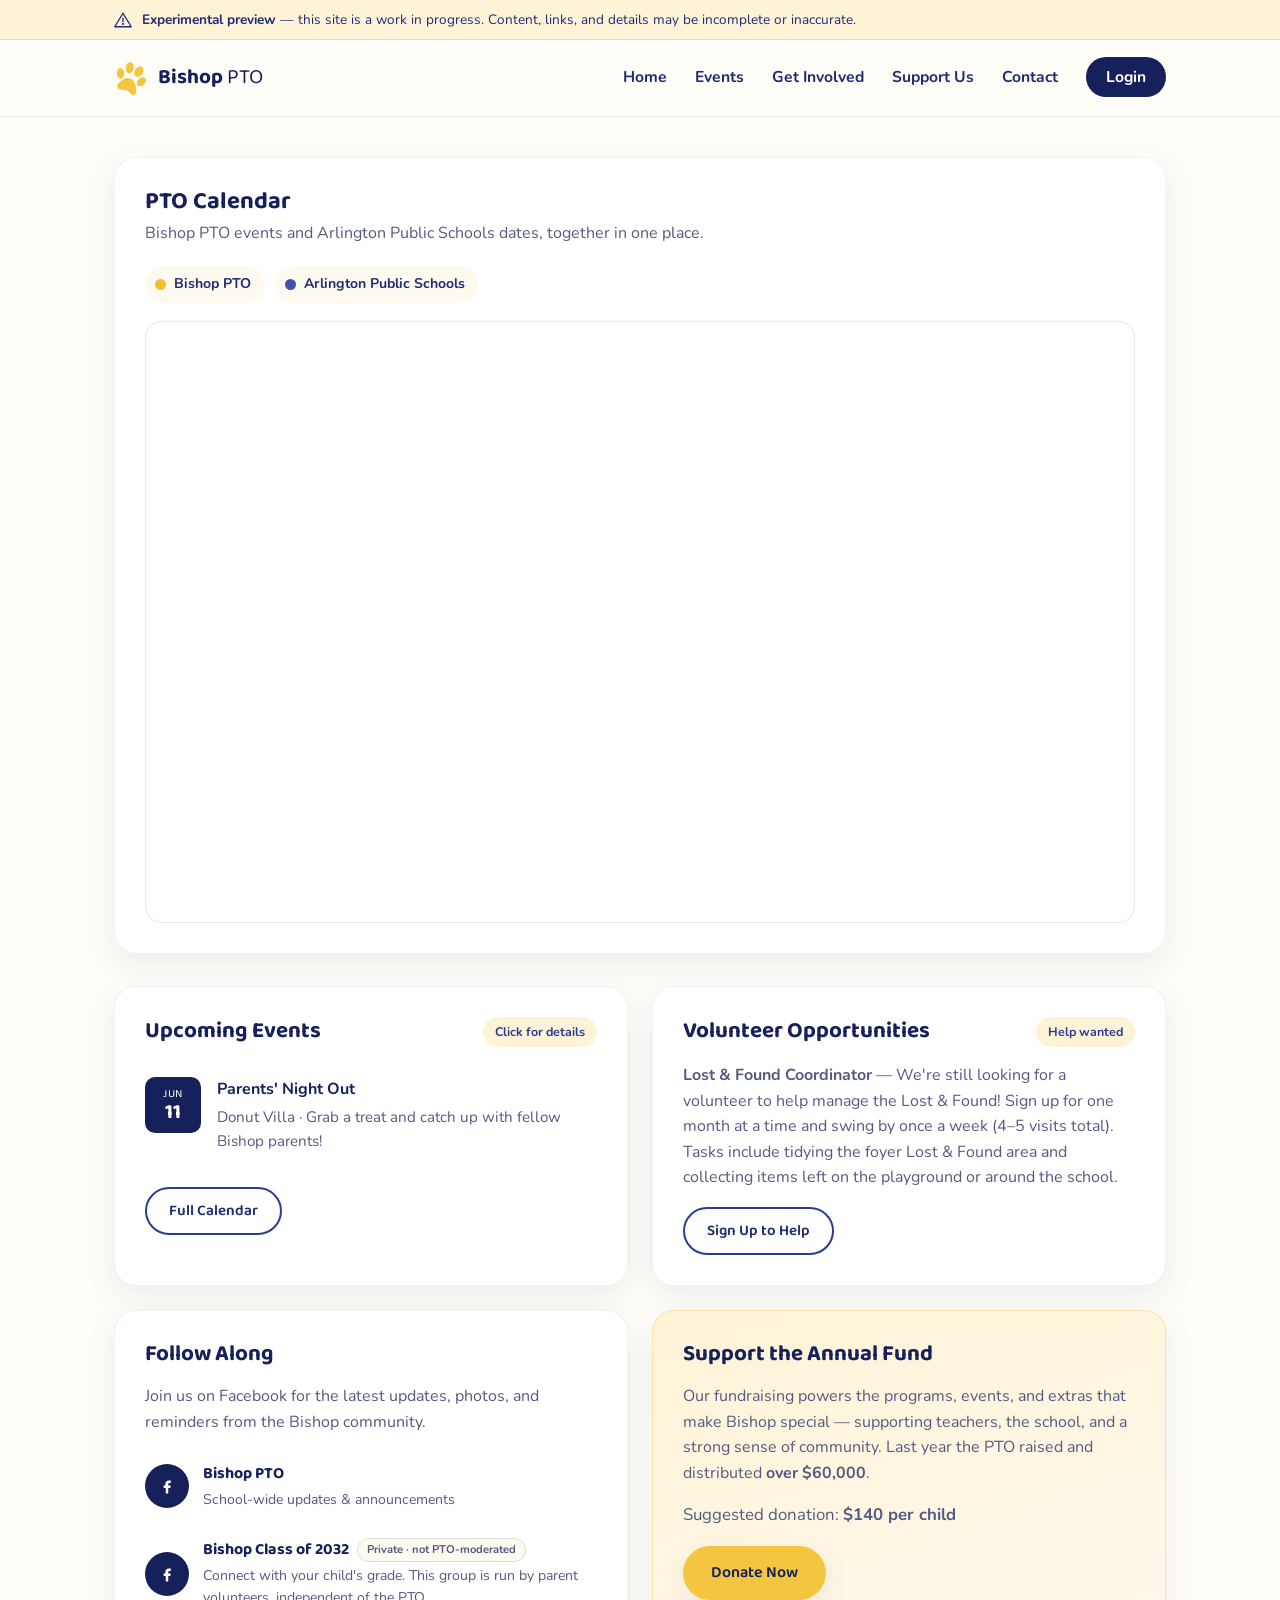
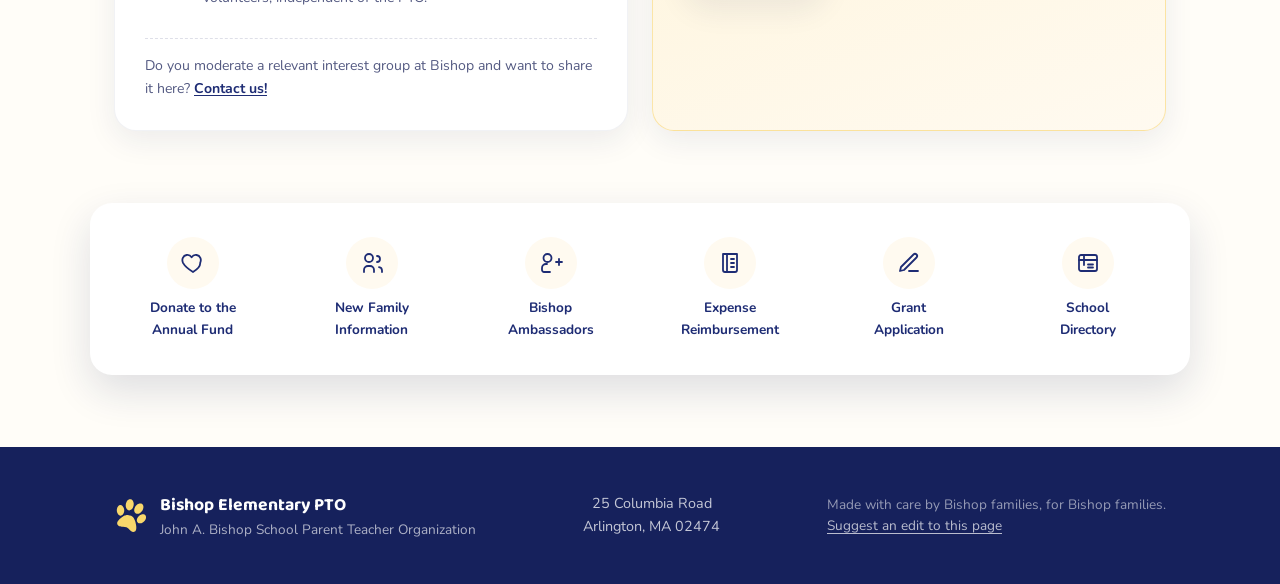
==== index.html @ 20cd8867 "favicon Signed-off-by: Ethan Truong <etruong42@gmail.com>" ====
<!DOCTYPE html>
<html lang="en">
<head>
  <meta charset="UTF-8">
  <meta name="viewport" content="width=device-width, initial-scale=1.0">
  <title>Bishop Elementary PTO</title>
  <meta name="description" content="The John A. Bishop School Parent Teacher Organization — supporting our students, teachers, and community in Arlington, MA.">
  <link rel="icon" href="favicon.svg" type="image/svg+xml">
  <link rel="apple-touch-icon" href="apple-touch-icon.png">
  <meta property="og:type" content="website">
  <meta property="og:site_name" content="Bishop Elementary PTO">
  <meta property="og:image" content="https://ethantruong.net/bishop-pto/assets/og-image.png">
  <meta property="og:image:alt" content="Bishop Elementary PTO paw print logo">
  <meta name="twitter:card" content="summary_large_image">
  <link rel="preconnect" href="https://fonts.googleapis.com">
  <link rel="preconnect" href="https://fonts.gstatic.com" crossorigin="">
  <link href="https://fonts.googleapis.com/css2?family=Baloo+2:wght@500;600;700;800&amp;family=Nunito:wght@400;600;700;800&amp;display=swap" rel="stylesheet">
  <link rel="stylesheet" href="css/styles.css">
</head>
<body>

  <a class="skip-link" href="#main">Skip to main content</a>

  <div class="site-banners">
    <div class="site-banner site-banner--notice">
      <div class="wrap site-banner-inner">
        <svg class="site-banner-icon" viewBox="0 0 24 24" aria-hidden="true">
          <path d="M12 3 1 21h22L12 3z"/>
          <line x1="12" y1="9.5" x2="12" y2="14"/>
          <circle cx="12" cy="17.2" r="0.5"/>
        </svg>
        <p><strong>Experimental preview</strong> — this site is a work in progress. Content, links, and details may be incomplete or inaccurate.</p>
      </div>
    </div>
  </div>

  <header class="site-header">
    <div class="wrap header-bar">
      <a class="brand" href="#calendar">
        <svg class="brand-mark" viewBox="-36.5 0 645 645" aria-hidden="true">
          <path fill-rule="evenodd" d="M326.9 644.1C326.5 644.0 324.9 643.9 323.4 643.7C314.9 642.9 308.3 640.8 298.8 635.9C289.0 630.8 283.2 626.0 268.3 610.9C256.9 599.3 238.5 581.2 235.5 578.7C222.9 568.2 209.9 559.9 199.3 555.7C180.5 548.3 159.3 544.2 134.4 543.1C101.2 541.8 84.3 539.5 67.5 534.3C34.8 524.2 18.0 496.5 24.9 463.8C26.9 454.3 31.1 445.9 39.2 435.6C40.8 433.5 44.3 429.1 46.9 425.8C70.6 395.3 103.8 367.5 141.1 346.8C143.6 345.4 147.0 343.5 148.8 342.5C156.6 338.2 175.3 331.2 186.4 328.6C200.2 325.4 225.2 323.6 238.4 325.0C258.8 327.2 272.1 330.8 288.4 338.7C310.2 349.3 323.7 360.9 336.5 379.9C339.8 384.6 340.5 385.8 344.6 392.9C350.9 403.9 353.1 408.4 355.9 416.0C356.8 418.5 358.7 423.2 360.0 426.2C367.9 444.6 375.5 474.2 381.1 508.5C381.9 513.1 382.7 518.0 383.0 519.4C383.5 522.1 384.7 530.3 385.4 535.2C385.6 537.0 385.9 541.8 386.0 545.9C386.1 550.0 386.4 556.2 386.5 559.8C386.9 568.5 386.7 571.0 385.0 587.0C382.5 609.9 372.5 628.6 358.2 637.2C349.4 642.4 336.6 645.2 326.9 644.1ZM448.2 480.7C439.4 479.7 428.5 476.4 422.2 472.8C413.6 467.8 404.8 457.0 400.6 446.0C397.2 437.2 395.4 423.4 396.6 415.5C400.1 393.7 403.4 385.6 416.6 365.7C425.3 352.6 430.4 346.9 441.8 337.2C455.5 325.5 467.5 318.8 485.4 313.0C503.3 307.1 528.3 307.9 542.1 314.8C556.6 322.0 566.3 335.0 569.7 351.8C572.6 365.8 572.4 373.0 568.3 389.1C565.4 400.9 559.6 413.2 550.4 427.0C547.0 432.1 538.0 442.6 532.7 447.5C516.7 462.2 502.0 471.1 483.6 477.0C473.0 480.4 458.6 481.9 448.2 480.7ZM82.9 334.4C68.3 332.0 59.3 326.5 45.2 311.6C22.1 287.0 11.7 246.5 18.9 208.5C22.7 188.1 29.3 173.4 42.3 156.2C52.9 142.1 66.9 135.2 84.6 135.1C100.4 135.1 114.3 140.8 124.4 151.4C137.5 165.0 146.8 180.8 151.9 198.1C160.0 225.8 159.9 248.9 151.4 277.2C147.1 291.5 142.3 300.0 130.4 314.6C119.4 328.0 98.2 336.9 82.9 334.4ZM396.2 299.7C371.5 297.4 351.4 273.6 347.4 242.1C346.9 238.0 347.0 219.6 347.6 216.3C349.3 206.1 353.7 191.6 357.8 183.2C371.4 155.0 386.1 137.2 409.5 120.4C415.3 116.2 423.9 111.9 434.4 108.0C449.7 102.3 469.7 101.5 481.1 106.3C503.3 115.5 514.2 128.7 519.8 153.4C521.5 160.4 521.6 161.9 521.6 169.9C521.6 183.0 521.1 185.7 515.2 206.4C510.7 222.2 498.8 243.6 486.8 257.5C479.2 266.4 467.9 276.5 459.1 282.3C440.0 295.1 416.3 301.6 396.2 299.7ZM248.2 235.5C232.8 233.8 220.3 226.7 209.9 213.5C197.5 198.0 191.2 182.9 187.0 159.2C184.9 147.6 185.9 126.7 189.3 110.9C192.0 97.8 197.3 82.8 203.1 71.6C215.7 47.2 229.6 34.5 253.2 25.5C262.8 21.8 274.4 21.1 284.2 23.6C302.3 28.2 319.8 45.8 329.3 68.9C333.5 79.1 335.1 84.9 336.4 94.5C341.3 130.9 332.6 169.0 312.7 198.9C306.7 207.8 303.1 211.6 292.8 219.9C279.3 230.8 261.7 236.9 248.2 235.5Z"/>
        </svg>
        <span class="brand-text">
          <strong>Bishop</strong> PTO
        </span>
      </a>

      <button class="nav-toggle" id="navToggle" aria-expanded="false" aria-controls="primaryNav" aria-label="Toggle menu">
        <span></span><span></span><span></span>
      </button>

      <nav class="primary-nav" id="primaryNav">
        <ul>
          <li><a href="#calendar">Home</a></li>
          <li><a href="#calendar">Events</a></li>
          <li><a href="#get-involved">Get Involved</a></li>
          <li><a href="#support">Support Us</a></li>
          <li><a href="#contact">Contact</a></li>
          <li><a class="nav-cta" href="#support">Login</a></li>
        </ul>
      </nav>
    </div>
  </header>

  <main id="main">

    <section class="calendar-section wrap" id="calendar">
      <div class="calendar-card">
        <div class="calendar-card-head">
          <div>
            <h2>PTO Calendar</h2>
            <p>Bishop PTO events and Arlington Public Schools dates, together in one place.</p>
          </div>
        </div>

        <ul class="calendar-legend">
          <li>
            <a href="https://calendar.google.com/calendar/u/0?cid=ZjJiZDk0MzVkM2E1MzQzMjg1Yzg0OTIyY2RjYmMxNDllYjk3Mzc3NDJmYjRkNjA1YjMxOTgxMDVjNzdmZGFmNUBncm91cC5jYWxlbmRhci5nb29nbGUuY29t" target="_blank" rel="noopener noreferrer">
              <span class="legend-dot legend-dot-pto"></span> Bishop PTO
            </a>
          </li>
          <li>
            <a href="https://calendar.google.com/calendar/u/0?cid=ZjEzYzI4Y2E3NTkwOTQ4NjNkODJhOGM0NDExNjM3Nzk2OWQwYjhhYWY1Njc0MjZiZTAzODEyYTk5ZmM2MWZkNEBncm91cC5jYWxlbmRhci5nb29nbGUuY29t" target="_blank" rel="noopener noreferrer">
              <span class="legend-dot legend-dot-aps"></span> Arlington Public Schools
            </a>
          </li>
        </ul>

        <div class="calendar-embed">
          <iframe src="https://calendar.google.com/calendar/embed?src=f2bd9435d3a5343285c84922cdcbc149eb9737742fb4d605b3198105c77fdaf5%40group.calendar.google.com&amp;color=%23F6BF26&amp;src=f13c28ca759094863d82a8c44116377969d0b8aaf567426be03812a99fc61fd4%40group.calendar.google.com&amp;color=%233F51B5&amp;ctz=America%2FNew_York&amp;mode=MONTH&amp;showTitle=0&amp;showPrint=0&amp;showTabs=0&amp;showCalendars=0&amp;showTz=0&amp;bgcolor=%23FFFFFF" title="Bishop PTO and Arlington Public Schools events calendar" loading="lazy" frameborder="0" scrolling="no" width="100%" height="600"></iframe>
        </div>
      </div>
    </section>

    <section class="content-grid wrap" id="events">

      <article class="card card-events">
        <div class="card-head">
          <h2>Upcoming Events</h2>
          <span class="card-tag">Click for details</span>
        </div>
        <ul class="event-list">
          <li>
            <span class="event-date">
              <span class="event-month">JUN</span>
              <span class="event-day">11</span>
            </span>
            <span class="event-info">
              <strong>Parents' Night Out</strong>
              <span>Donut Villa · Grab a treat and catch up with fellow Bishop parents!</span>
            </span>
          </li>
        </ul>
        <a class="btn btn-navy-outline" href="#calendar">Full Calendar</a>
      </article>

      <article class="card card-volunteer" id="get-involved">
        <div class="card-head">
          <h2>Volunteer Opportunities</h2>
          <span class="card-tag">Help wanted</span>
        </div>
        <p>
          <strong>Lost &amp; Found Coordinator</strong> — We're still looking for a volunteer
          to help manage the Lost &amp; Found! Sign up for one month at a time and swing by
          once a week (4–5 visits total). Tasks include tidying the foyer Lost &amp; Found
          area and collecting items left on the playground or around the school.
        </p>
        <a class="btn btn-navy-outline" href="#contact">Sign Up to Help</a>
      </article>

      <article class="card card-social">
        <div class="card-head">
          <h2>Follow Along</h2>
        </div>
        <p>Join us on Facebook for the latest updates, photos, and reminders from the Bishop community.</p>
        <ul class="social-links">
          <li>
            <a href="https://www.facebook.com/groups/BishopPTO" target="_blank" rel="noopener noreferrer">
              <span class="social-icon">
                <svg viewBox="0 0 24 24" aria-hidden="true"><path d="M14 8.5h2.5V5.5h-2.5c-2.2 0-4 1.8-4 4v2H8v3h2.5V21h3v-6.5H16l.5-3h-3v-2c0-.55.45-1 1-1z"/></svg>
              </span>
              <span class="social-link-text">
                <strong>Bishop PTO</strong>
                <span>School-wide updates &amp; announcements</span>
              </span>
            </a>
          </li>
          <li>
            <a href="https://www.facebook.com/share/g/1C9xHUStZk/" target="_blank" rel="noopener noreferrer">
              <span class="social-icon">
                <svg viewBox="0 0 24 24" aria-hidden="true"><path d="M14 8.5h2.5V5.5h-2.5c-2.2 0-4 1.8-4 4v2H8v3h2.5V21h3v-6.5H16l.5-3h-3v-2c0-.55.45-1 1-1z"/></svg>
              </span>
              <span class="social-link-text">
                <span class="social-link-title">
                  <strong>Bishop Class of 2032</strong>
                  <span class="social-badge">Private · not PTO-moderated</span>
                </span>
                <span>Connect with your child's grade. This group is run by parent volunteers, independent of the PTO.</span>
              </span>
            </a>
          </li>
        </ul>
        <p class="card-note">
          Do you moderate a relevant interest group at Bishop and want to share it here?
          <a href="#contact">Contact us!</a>
        </p>
      </article>

      <article class="card card-donate" id="support">
        <div class="card-head">
          <h2>Support the Annual Fund</h2>
        </div>
        <p>
          Our fundraising powers the programs, events, and extras that make Bishop special —
          supporting teachers, the school, and a strong sense of community. Last year the PTO
          raised and distributed <strong>over $60,000</strong>.
        </p>
        <p class="suggested-amount">Suggested donation: <strong>$140 per child</strong></p>
        <a class="btn btn-gold" href="https://www.paypal.com/donate/?hosted_button_id=N7W5UXJAT9HXS" target="_blank" rel="noopener noreferrer">
          Donate Now
        </a>
      </article>

    </section>

    <section class="quick-links" aria-label="Quick links">
      <div class="wrap quick-links-grid">
        <a class="quick-link" href="#support">
          <span class="ql-icon"><svg viewBox="0 0 24 24"><path d="M12 21s-7.5-4.6-10-9.1C.4 8.3 2 4.5 5.6 4c2-.3 3.9.6 5 2.2C11.7 4.6 13.6 3.7 15.6 4c3.6.5 5.2 4.3 3.6 7.9C19.5 16.4 12 21 12 21z"/></svg></span>
          <span>Donate to the<br>Annual Fund</span>
        </a>
        <a class="quick-link" href="#get-involved">
          <span class="ql-icon"><svg viewBox="0 0 24 24"><path d="M4 21v-2a4 4 0 0 1 4-4h2a4 4 0 0 1 4 4v2"/><circle cx="9" cy="7" r="4"/><path d="M17 11a3 3 0 1 0 0-6"/><path d="M22 21v-1.5a3.5 3.5 0 0 0-3-3.46"/></svg></span>
          <span>New Family<br>Information</span>
        </a>
        <a class="quick-link" href="#get-involved">
          <span class="ql-icon"><svg viewBox="0 0 24 24"><path d="M11 21H5a2 2 0 0 1-2-2v-2a4 4 0 0 1 4-4h1"/><circle cx="8.5" cy="7" r="4"/><path d="M20 8v6M23 11h-6"/></svg></span>
          <span>Bishop<br>Ambassadors</span>
        </a>
        <a class="quick-link" href="#contact">
          <span class="ql-icon"><svg viewBox="0 0 24 24"><path d="M9 3h10v16a2 2 0 0 1-2 2H9M9 3H5v16a2 2 0 0 0 2 2h2M9 3v18M13 8h3M13 12h3M13 16h3"/></svg></span>
          <span>Expense<br>Reimbursement</span>
        </a>
        <a class="quick-link" href="#support">
          <span class="ql-icon"><svg viewBox="0 0 24 24"><path d="M12 20h9M16.5 3.5a2.1 2.1 0 0 1 3 3L7 19l-4 1 1-4Z"/></svg></span>
          <span>Grant<br>Application</span>
        </a>
        <a class="quick-link" href="#contact">
          <span class="ql-icon"><svg viewBox="0 0 24 24"><rect x="3" y="4" width="18" height="16" rx="2"/><path d="M3 9h18M8 4v10M12 13.5h5M12 16.5h5"/></svg></span>
          <span>School<br>Directory</span>
        </a>
      </div>
    </section>

  </main>

  <footer class="site-footer" id="contact">
    <div class="wrap footer-inner">
      <div class="footer-brand">
        <svg class="brand-mark brand-mark-light" viewBox="-36.5 0 645 645" aria-hidden="true">
          <path fill-rule="evenodd" d="M326.9 644.1C326.5 644.0 324.9 643.9 323.4 643.7C314.9 642.9 308.3 640.8 298.8 635.9C289.0 630.8 283.2 626.0 268.3 610.9C256.9 599.3 238.5 581.2 235.5 578.7C222.9 568.2 209.9 559.9 199.3 555.7C180.5 548.3 159.3 544.2 134.4 543.1C101.2 541.8 84.3 539.5 67.5 534.3C34.8 524.2 18.0 496.5 24.9 463.8C26.9 454.3 31.1 445.9 39.2 435.6C40.8 433.5 44.3 429.1 46.9 425.8C70.6 395.3 103.8 367.5 141.1 346.8C143.6 345.4 147.0 343.5 148.8 342.5C156.6 338.2 175.3 331.2 186.4 328.6C200.2 325.4 225.2 323.6 238.4 325.0C258.8 327.2 272.1 330.8 288.4 338.7C310.2 349.3 323.7 360.9 336.5 379.9C339.8 384.6 340.5 385.8 344.6 392.9C350.9 403.9 353.1 408.4 355.9 416.0C356.8 418.5 358.7 423.2 360.0 426.2C367.9 444.6 375.5 474.2 381.1 508.5C381.9 513.1 382.7 518.0 383.0 519.4C383.5 522.1 384.7 530.3 385.4 535.2C385.6 537.0 385.9 541.8 386.0 545.9C386.1 550.0 386.4 556.2 386.5 559.8C386.9 568.5 386.7 571.0 385.0 587.0C382.5 609.9 372.5 628.6 358.2 637.2C349.4 642.4 336.6 645.2 326.9 644.1ZM448.2 480.7C439.4 479.7 428.5 476.4 422.2 472.8C413.6 467.8 404.8 457.0 400.6 446.0C397.2 437.2 395.4 423.4 396.6 415.5C400.1 393.7 403.4 385.6 416.6 365.7C425.3 352.6 430.4 346.9 441.8 337.2C455.5 325.5 467.5 318.8 485.4 313.0C503.3 307.1 528.3 307.9 542.1 314.8C556.6 322.0 566.3 335.0 569.7 351.8C572.6 365.8 572.4 373.0 568.3 389.1C565.4 400.9 559.6 413.2 550.4 427.0C547.0 432.1 538.0 442.6 532.7 447.5C516.7 462.2 502.0 471.1 483.6 477.0C473.0 480.4 458.6 481.9 448.2 480.7ZM82.9 334.4C68.3 332.0 59.3 326.5 45.2 311.6C22.1 287.0 11.7 246.5 18.9 208.5C22.7 188.1 29.3 173.4 42.3 156.2C52.9 142.1 66.9 135.2 84.6 135.1C100.4 135.1 114.3 140.8 124.4 151.4C137.5 165.0 146.8 180.8 151.9 198.1C160.0 225.8 159.9 248.9 151.4 277.2C147.1 291.5 142.3 300.0 130.4 314.6C119.4 328.0 98.2 336.9 82.9 334.4ZM396.2 299.7C371.5 297.4 351.4 273.6 347.4 242.1C346.9 238.0 347.0 219.6 347.6 216.3C349.3 206.1 353.7 191.6 357.8 183.2C371.4 155.0 386.1 137.2 409.5 120.4C415.3 116.2 423.9 111.9 434.4 108.0C449.7 102.3 469.7 101.5 481.1 106.3C503.3 115.5 514.2 128.7 519.8 153.4C521.5 160.4 521.6 161.9 521.6 169.9C521.6 183.0 521.1 185.7 515.2 206.4C510.7 222.2 498.8 243.6 486.8 257.5C479.2 266.4 467.9 276.5 459.1 282.3C440.0 295.1 416.3 301.6 396.2 299.7ZM248.2 235.5C232.8 233.8 220.3 226.7 209.9 213.5C197.5 198.0 191.2 182.9 187.0 159.2C184.9 147.6 185.9 126.7 189.3 110.9C192.0 97.8 197.3 82.8 203.1 71.6C215.7 47.2 229.6 34.5 253.2 25.5C262.8 21.8 274.4 21.1 284.2 23.6C302.3 28.2 319.8 45.8 329.3 68.9C333.5 79.1 335.1 84.9 336.4 94.5C341.3 130.9 332.6 169.0 312.7 198.9C306.7 207.8 303.1 211.6 292.8 219.9C279.3 230.8 261.7 236.9 248.2 235.5Z"/>
        </svg>
        <div>
          <strong>Bishop Elementary PTO</strong>
          <p>John A. Bishop School Parent Teacher Organization</p>
        </div>
      </div>
      <address class="footer-address">
        25 Columbia Road<br>
        Arlington, MA 02474
      </address>
      <p class="footer-note">
        Made with care by Bishop families, for Bishop families.<br>
        <a class="footer-edit" href="#edit" data-edit="">Suggest an edit to this page</a>
      </p>
    </div>
  </footer>

  <script src="js/script.js"></script>
</body>
</html>
---- css/styles.css ----
/* ---------------------------------------------------
   Bishop PTO — design tokens
--------------------------------------------------- */
:root {
  --navy-900: #16215c;
  --navy-800: #1e2c74;
  --navy-700: #2b3d92;
  --navy-600: #3b4fb0;
  --gold-500: #f4c53f;
  --gold-400: #f8d76b;
  --gold-100: #fef3d6;
  --cream-100: #fffaf0;
  --cream-50: #fffdf8;
  --ink: #22264a;
  --ink-soft: #545a82;
  --white: #ffffff;

  --radius-lg: 22px;
  --radius-md: 16px;
  --radius-sm: 10px;
  --shadow-soft: 0 10px 30px rgba(22, 33, 92, 0.08);
  --shadow-lift: 0 16px 40px rgba(22, 33, 92, 0.14);

  --font-display: "Baloo 2", "Nunito", sans-serif;
  --font-body: "Nunito", sans-serif;
}

* { box-sizing: border-box; }

html { scroll-behavior: smooth; }

body {
  margin: 0;
  font-family: var(--font-body);
  color: var(--ink);
  background: var(--cream-50);
  line-height: 1.6;
}

h1, h2, h3 {
  font-family: var(--font-display);
  color: var(--navy-900);
  margin: 0 0 0.5em;
  line-height: 1.2;
}

p { margin: 0 0 1em; }

a { color: inherit; }

.wrap {
  max-width: 1100px;
  margin: 0 auto;
  padding: 0 24px;
}

.skip-link {
  position: absolute;
  left: -999px;
  top: 0;
  background: var(--navy-900);
  color: var(--white);
  padding: 10px 16px;
  border-radius: 0 0 8px 0;
  z-index: 100;
}
.skip-link:focus { left: 0; }

/* ---------------------------------------------------
   Buttons
--------------------------------------------------- */
.btn {
  display: inline-block;
  font-family: var(--font-display);
  font-weight: 600;
  font-size: 1rem;
  text-decoration: none;
  padding: 12px 26px;
  border-radius: 999px;
  border: 2px solid transparent;
  transition: transform 0.15s ease, box-shadow 0.15s ease, background 0.15s ease;
  white-space: nowrap;
}
.btn:hover { transform: translateY(-2px); }

.btn-gold {
  background: var(--gold-500);
  color: var(--navy-900);
  box-shadow: var(--shadow-soft);
}
.btn-gold:hover { background: var(--gold-400); box-shadow: var(--shadow-lift); }

.btn-outline {
  background: rgba(255, 255, 255, 0.08);
  color: var(--white);
  border-color: rgba(255, 255, 255, 0.6);
}
.btn-outline:hover { background: rgba(255, 255, 255, 0.18); }

.btn-navy-outline {
  background: transparent;
  color: var(--navy-800);
  border-color: var(--navy-700);
  padding: 10px 22px;
  font-size: 0.95rem;
}
.btn-navy-outline:hover { background: var(--navy-800); color: var(--white); }

/* ---------------------------------------------------
   Site banners (managed in Edit Mode → Site-wide → Banners)
--------------------------------------------------- */
.site-banner {
  --banner-bg: var(--gold-100);
  --banner-line: rgba(244, 197, 63, 0.5);
  --banner-ink: var(--navy-800);
  background: var(--banner-bg);
  border-bottom: 1px solid var(--banner-line);
  color: var(--banner-ink);
}
.site-banner--alert {
  --banner-bg: #fdecea;
  --banner-line: rgba(180, 35, 24, 0.3);
  --banner-ink: #8a1c13;
}
.site-banner--info {
  --banner-bg: #eef1fb;
  --banner-line: rgba(59, 79, 176, 0.25);
  --banner-ink: var(--navy-800);
}

.site-banner-inner {
  display: flex;
  align-items: center;
  gap: 10px;
  padding: 10px 24px;
}

.site-banner-icon {
  width: 18px;
  height: 18px;
  flex: none;
  fill: none;
  stroke: currentColor;
  stroke-width: 1.8;
  stroke-linecap: round;
  stroke-linejoin: round;
}

.site-banner p {
  margin: 0;
  font-size: 0.85rem;
  line-height: 1.4;
}
.site-banner a {
  font-weight: 700;
  text-underline-offset: 2px;
}

/* ---------------------------------------------------
   Header
--------------------------------------------------- */
.site-header {
  position: sticky;
  top: 0;
  z-index: 50;
  background: var(--cream-50);
  border-bottom: 1px solid rgba(22, 33, 92, 0.08);
}

.header-bar {
  display: flex;
  align-items: center;
  justify-content: space-between;
  height: 76px;
}

.brand {
  display: flex;
  align-items: center;
  gap: 10px;
  text-decoration: none;
  color: var(--navy-900);
}

.brand-mark {
  width: 34px;
  height: 34px;
  fill: var(--gold-500);
}
.brand-mark-light { fill: var(--gold-400); }

.brand-text {
  font-family: var(--font-display);
  font-size: 1.3rem;
}
.brand-text strong { color: var(--navy-900); }

.primary-nav ul {
  display: flex;
  align-items: center;
  gap: 28px;
  list-style: none;
  margin: 0;
  padding: 0;
}

.primary-nav a {
  text-decoration: none;
  font-weight: 700;
  color: var(--navy-800);
  font-size: 0.98rem;
}
.primary-nav a:hover { color: var(--gold-500); }

.nav-cta {
  background: var(--navy-900);
  color: var(--white) !important;
  padding: 9px 20px;
  border-radius: 999px;
}
.nav-cta:hover { background: var(--navy-700); }

.nav-toggle {
  display: none;
  flex-direction: column;
  justify-content: center;
  gap: 5px;
  width: 40px;
  height: 40px;
  background: none;
  border: none;
  cursor: pointer;
}
.nav-toggle span {
  display: block;
  height: 3px;
  border-radius: 3px;
  background: var(--navy-900);
}

/* ---------------------------------------------------
   Quick links
--------------------------------------------------- */
.quick-links {
  padding-bottom: 72px;
}

.quick-links-grid {
  display: grid;
  grid-template-columns: repeat(6, 1fr);
  gap: 14px;
  background: var(--white);
  border-radius: var(--radius-lg);
  padding: 20px;
  box-shadow: var(--shadow-lift);
}

.quick-link {
  display: flex;
  flex-direction: column;
  align-items: center;
  gap: 8px;
  text-align: center;
  text-decoration: none;
  color: var(--navy-800);
  font-weight: 700;
  font-size: 0.85rem;
  padding: 14px 8px;
  border-radius: var(--radius-md);
  transition: background 0.15s ease, transform 0.15s ease;
}
.quick-link:hover {
  background: var(--gold-100);
  transform: translateY(-3px);
}

.ql-icon {
  width: 52px;
  height: 52px;
  display: flex;
  align-items: center;
  justify-content: center;
  background: var(--cream-100);
  border-radius: 50%;
}
.ql-icon svg {
  width: 24px;
  height: 24px;
  fill: none;
  stroke: var(--navy-800);
  stroke-width: 1.8;
  stroke-linecap: round;
  stroke-linejoin: round;
}
.quick-link:hover .ql-icon { background: var(--gold-500); }

/* ---------------------------------------------------
   Content grid / cards
--------------------------------------------------- */
.content-grid {
  display: grid;
  grid-template-columns: 1fr 1fr;
  gap: 24px;
  padding-bottom: 72px;
}

.card {
  background: var(--white);
  border-radius: var(--radius-lg);
  padding: 30px;
  box-shadow: var(--shadow-soft);
  border: 1px solid rgba(22, 33, 92, 0.06);
}

.card-head {
  display: flex;
  align-items: center;
  justify-content: space-between;
  gap: 10px;
  margin-bottom: 16px;
  flex-wrap: wrap;
}

.card-head h2 { margin: 0; font-size: 1.4rem; }

.card-tag {
  font-size: 0.78rem;
  font-weight: 700;
  color: var(--navy-700);
  background: var(--gold-100);
  padding: 5px 12px;
  border-radius: 999px;
}

.card p { color: var(--ink-soft); }

.event-list {
  list-style: none;
  margin: 0 0 20px;
  padding: 0;
}
.event-list li {
  display: flex;
  gap: 16px;
  align-items: flex-start;
  padding: 14px 0;
  border-top: 1px solid rgba(22, 33, 92, 0.08);
}
.event-list li:first-child { border-top: none; }

.event-date {
  display: flex;
  flex-direction: column;
  align-items: center;
  justify-content: center;
  width: 56px;
  height: 56px;
  flex: none;
  background: var(--navy-900);
  color: var(--white);
  border-radius: var(--radius-sm);
  font-family: var(--font-display);
}
.event-month { font-size: 0.7rem; letter-spacing: 0.05em; }
.event-day { font-size: 1.3rem; font-weight: 700; line-height: 1; }

.event-info {
  display: flex;
  flex-direction: column;
  gap: 2px;
}
.event-info strong { color: var(--navy-900); }
.event-info span { color: var(--ink-soft); font-size: 0.95rem; }

.social-links {
  list-style: none;
  margin: 0;
  padding: 0;
  display: flex;
  flex-direction: column;
  gap: 6px;
}

.social-links a {
  display: flex;
  align-items: center;
  gap: 14px;
  text-decoration: none;
  padding: 10px;
  margin: 0 -10px;
  border-radius: var(--radius-md);
  transition: background 0.15s ease;
}
.social-links a:hover { background: var(--cream-100); }

.social-icon {
  width: 44px;
  height: 44px;
  flex: none;
  display: flex;
  align-items: center;
  justify-content: center;
  background: var(--navy-900);
  border-radius: 50%;
}
.social-icon svg { width: 20px; height: 20px; fill: var(--white); }

.social-link-text {
  display: flex;
  flex-direction: column;
  gap: 2px;
}
.social-link-text strong {
  font-family: var(--font-display);
  color: var(--navy-900);
  font-size: 1rem;
}
.social-link-text > span { color: var(--ink-soft); font-size: 0.88rem; }

.social-link-title {
  display: flex;
  align-items: center;
  flex-wrap: wrap;
  gap: 8px;
}

.social-badge {
  font-size: 0.7rem;
  font-weight: 700;
  color: var(--ink-soft);
  background: var(--cream-100);
  border: 1px solid rgba(22, 33, 92, 0.12);
  padding: 2px 9px;
  border-radius: 999px;
  white-space: nowrap;
}

.card-note {
  margin: 18px 0 0;
  padding-top: 16px;
  border-top: 1px dashed rgba(22, 33, 92, 0.14);
  font-size: 0.88rem;
  color: var(--ink-soft);
}
.card-note a {
  font-weight: 700;
  color: var(--navy-800);
  text-decoration: underline;
  text-underline-offset: 2px;
}
.card-note a:hover { color: var(--gold-500); }

.card-donate {
  background: linear-gradient(160deg, var(--gold-100), var(--cream-100));
  border-color: rgba(244, 197, 63, 0.4);
}

.suggested-amount {
  font-size: 1.05rem;
  color: var(--navy-900);
}

/* ---------------------------------------------------
   Calendar
--------------------------------------------------- */
.calendar-section {
  padding-top: 40px;
  padding-bottom: 32px;
}

.calendar-card {
  background: var(--white);
  border-radius: var(--radius-lg);
  padding: 30px;
  box-shadow: var(--shadow-soft);
  border: 1px solid rgba(22, 33, 92, 0.06);
}

.calendar-card-head {
  display: flex;
  align-items: center;
  justify-content: space-between;
  gap: 16px;
  margin-bottom: 20px;
  flex-wrap: wrap;
}

.calendar-card-head h2 { margin-bottom: 4px; }
.calendar-card-head p { margin: 0; color: var(--ink-soft); }

.calendar-legend {
  display: flex;
  flex-wrap: wrap;
  gap: 10px;
  list-style: none;
  margin: 0 0 18px;
  padding: 0;
}

.calendar-legend a {
  display: inline-flex;
  align-items: center;
  gap: 8px;
  text-decoration: none;
  font-weight: 700;
  font-size: 0.88rem;
  color: var(--navy-800);
  background: var(--cream-100);
  padding: 7px 14px 7px 10px;
  border-radius: 999px;
  transition: background 0.15s ease;
}
.calendar-legend a:hover { background: var(--gold-100); }

.legend-dot {
  width: 11px;
  height: 11px;
  border-radius: 50%;
  flex: none;
}
.legend-dot-pto { background: #f6bf26; }
.legend-dot-aps { background: #3f51b5; }

.calendar-embed {
  border-radius: var(--radius-md);
  overflow-x: auto;
  overflow-y: hidden;
  -webkit-overflow-scrolling: touch;
  border: 1px solid rgba(22, 33, 92, 0.1);
}

.calendar-embed iframe {
  display: block;
  width: 100%;
  min-width: 600px;
  height: 600px;
}

@media (max-width: 720px) {
  .calendar-embed iframe { height: 480px; }
}

/* ---------------------------------------------------
   Footer
--------------------------------------------------- */
.site-footer {
  background: var(--navy-900);
  color: rgba(255, 255, 255, 0.85);
  padding: 44px 0;
}

.footer-inner {
  display: flex;
  flex-wrap: wrap;
  align-items: center;
  justify-content: space-between;
  gap: 20px;
}

.footer-brand {
  display: flex;
  align-items: center;
  gap: 12px;
}
.footer-brand strong { color: var(--white); font-family: var(--font-display); font-size: 1.1rem; }
.footer-brand p { margin: 0; font-size: 0.85rem; color: rgba(255, 255, 255, 0.65); }

.footer-address {
  font-style: normal;
  font-size: 0.9rem;
  text-align: center;
  color: rgba(255, 255, 255, 0.75);
}

.footer-note {
  margin: 0;
  font-size: 0.85rem;
  color: rgba(255, 255, 255, 0.55);
}

.footer-edit {
  color: rgba(255, 255, 255, 0.7);
  text-decoration: underline;
  text-underline-offset: 3px;
}
.footer-edit:hover { color: var(--gold-400); }

/* ---------------------------------------------------
   Content pages (created from Edit Mode)
--------------------------------------------------- */
.page-section {
  padding-top: 48px;
  padding-bottom: 72px;
}
.page-section h1 { font-size: 2.4rem; }
.page-section p { max-width: 70ch; }

/* ---------------------------------------------------
   Responsive
--------------------------------------------------- */
@media (max-width: 860px) {
  .content-grid { grid-template-columns: 1fr; }
  .quick-links-grid { grid-template-columns: repeat(3, 1fr); }
}

@media (max-width: 720px) {
  .nav-toggle { display: flex; }

  .primary-nav {
    position: absolute;
    top: 76px;
    left: 0;
    right: 0;
    background: var(--cream-50);
    border-bottom: 1px solid rgba(22, 33, 92, 0.08);
    box-shadow: var(--shadow-soft);
    display: none;
  }
  .primary-nav.open { display: block; }
  .primary-nav ul {
    flex-direction: column;
    align-items: stretch;
    gap: 0;
    padding: 8px 24px 20px;
  }
  .primary-nav li { border-bottom: 1px solid rgba(22, 33, 92, 0.06); }
  .primary-nav a { display: block; padding: 14px 4px; }
  .nav-cta { display: inline-block; margin: 12px 4px 4px; }

  .calendar-section { padding-top: 24px; }
  .quick-links-grid { grid-template-columns: repeat(2, 1fr); }
}

@media (max-width: 480px) {
  .footer-inner { flex-direction: column; text-align: center; }
}
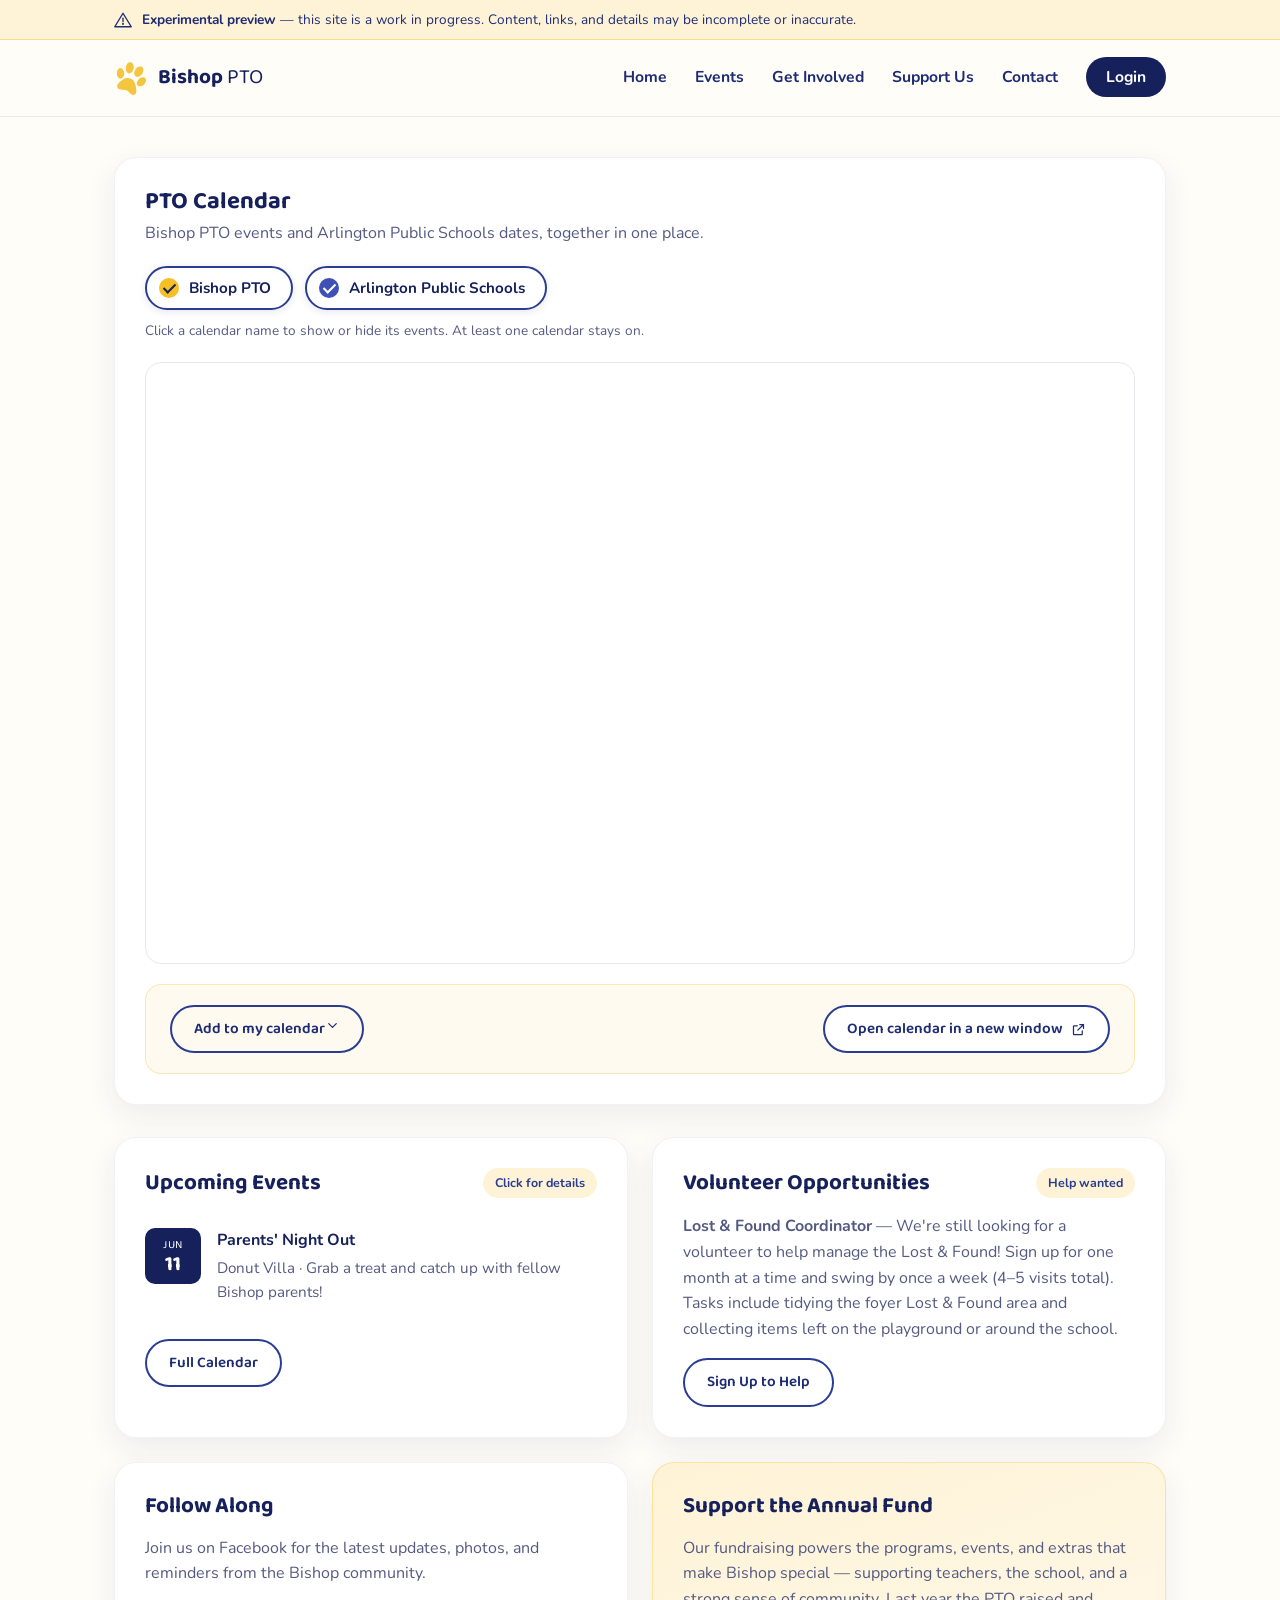
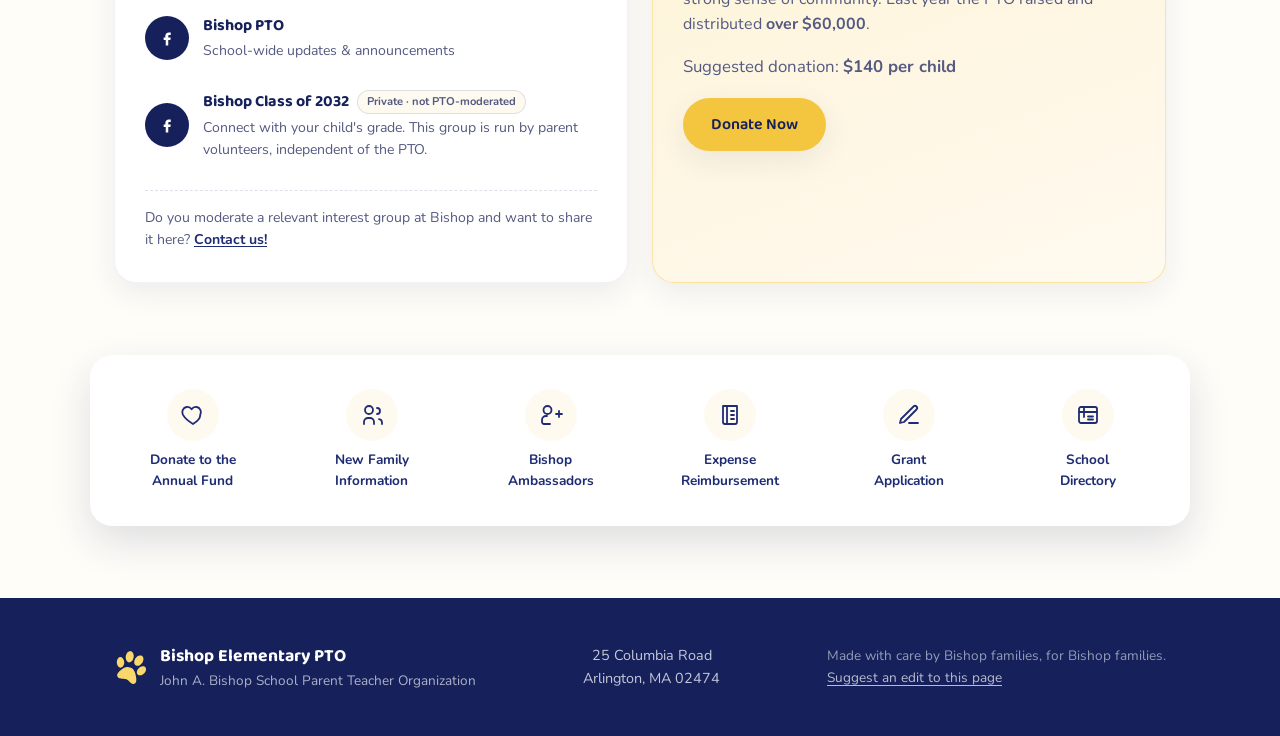
==== commit 1b621cbf: "Improve calendar Submitted via Edit Mode.  Co-authored-by: Ethan Truong <ethan@bishopschoolpto.com>" ====
--- a/index.html
+++ b/index.html
@@ -9,7 +9,7 @@
   <link rel="apple-touch-icon" href="apple-touch-icon.png">
   <meta property="og:type" content="website">
   <meta property="og:site_name" content="Bishop Elementary PTO">
-  <meta property="og:image" content="https://ethantruong.net/bishop-pto/assets/og-image.png">
+  <meta property="og:image" content="https://preview.bishopschoolpto.com/assets/og-image.png">
   <meta property="og:image:alt" content="Bishop Elementary PTO paw print logo">
   <meta name="twitter:card" content="summary_large_image">
   <link rel="preconnect" href="https://fonts.googleapis.com">
@@ -64,7 +64,218 @@
 
   <main id="main">
 
-    <section class="calendar-section wrap" id="calendar">
+    <link rel="stylesheet" href="css/calendar.css" disabled=""><style data-pe-css="css/calendar.css">/* ---------------------------------------------------
+   Calendar: toggles, open-in-window and add-to-calendar tools
+--------------------------------------------------- */
+
+/* Visually hidden text for screen readers */
+.calendar-sr-only {
+  position: absolute;
+  width: 1px;
+  height: 1px;
+  margin: -1px;
+  padding: 0;
+  overflow: hidden;
+  clip: rect(0, 0, 0, 0);
+  white-space: nowrap;
+  border: 0;
+}
+
+/* Small outline icons (external link arrow) */
+.calendar-icon {
+  width: 15px;
+  height: 15px;
+  flex: none;
+  fill: none;
+  stroke: currentColor;
+  stroke-width: 2;
+  stroke-linecap: round;
+  stroke-linejoin: round;
+}
+
+/* ---- Calendar toggles ---- */
+.calendar-card .calendar-legend {
+  gap: 12px;
+  margin-bottom: 10px;
+}
+
+.calendar-toggle {
+  display: inline-flex;
+  align-items: center;
+  gap: 10px;
+  min-height: 44px;
+  padding: 8px 20px 8px 12px;
+  font: inherit;
+  font-weight: 700;
+  font-size: 0.95rem;
+  line-height: 1.2;
+  color: var(--navy-900);
+  background: var(--white);
+  border: 2px solid var(--navy-700);
+  border-radius: 999px;
+  box-shadow: 0 2px 8px rgba(22, 33, 92, 0.1);
+  cursor: pointer;
+  transition: background 0.15s ease, border-color 0.15s ease,
+    box-shadow 0.15s ease, transform 0.15s ease, color 0.15s ease;
+}
+.calendar-toggle:hover {
+  background: var(--gold-100);
+  transform: translateY(-1px);
+  box-shadow: var(--shadow-soft);
+}
+.calendar-toggle:active { transform: translateY(0); }
+.calendar-toggle:focus-visible {
+  outline: 3px solid var(--gold-500);
+  outline-offset: 3px;
+}
+
+/* The colour dot doubles as a checkbox: filled with a tick when on */
+.calendar-toggle .legend-dot {
+  position: relative;
+  width: 20px;
+  height: 20px;
+  display: flex;
+  align-items: center;
+  justify-content: center;
+  transition: background 0.15s ease, box-shadow 0.15s ease;
+}
+.calendar-toggle[aria-pressed="true"] .legend-dot::after {
+  content: "";
+  width: 5px;
+  height: 10px;
+  margin-top: -2px;
+  border: solid var(--navy-900);
+  border-width: 0 2.5px 2.5px 0;
+  transform: rotate(45deg);
+}
+.calendar-toggle[aria-pressed="true"] .legend-dot-aps::after { border-color: var(--white); }
+
+/* Off: hollow dot, muted dashed pill, struck-through name */
+.calendar-toggle[aria-pressed="false"] {
+  background: transparent;
+  color: var(--ink-soft);
+  border-style: dashed;
+  border-color: rgba(22, 33, 92, 0.3);
+  box-shadow: none;
+}
+.calendar-toggle[aria-pressed="false"]:hover { background: var(--cream-100); }
+.calendar-toggle[aria-pressed="false"] .legend-dot-pto {
+  background: transparent;
+  box-shadow: inset 0 0 0 2.5px #f6bf26;
+}
+.calendar-toggle[aria-pressed="false"] .legend-dot-aps {
+  background: transparent;
+  box-shadow: inset 0 0 0 2.5px #3f51b5;
+}
+.calendar-toggle[aria-pressed="false"] .calendar-toggle-label {
+  text-decoration: line-through;
+  text-decoration-thickness: 1.5px;
+}
+
+.calendar-toggle-hint {
+  margin: 0 0 20px;
+  font-size: 0.85rem;
+  color: var(--ink-soft);
+}
+
+/* ---- Tools panel (add to calendar + open in new window) ---- */
+.calendar-tools {
+  display: flex;
+  flex-wrap: wrap;
+  align-items: center;
+  justify-content: space-between;
+  gap: 20px 32px;
+  margin: 20px 0 0;
+  padding: 20px 24px;
+  background: var(--cream-100);
+  border: 1px solid rgba(244, 197, 63, 0.35);
+  border-radius: var(--radius-md);
+  font-size: 0.9rem;
+}
+
+.calendar-tools-add { flex: 1 1 420px; }
+
+.calendar-tools-add h3 {
+  font-size: 1.05rem;
+  margin: 0 0 8px;
+}
+
+.calendar-tools-add ul {
+  list-style: none;
+  margin: 0;
+  padding: 0;
+}
+
+.calendar-tools-add li {
+  display: flex;
+  flex-wrap: wrap;
+  align-items: center;
+  gap: 8px 16px;
+  padding: 10px 0;
+  border-top: 1px solid rgba(22, 33, 92, 0.1);
+}
+
+.calendar-tools-name {
+  display: inline-flex;
+  align-items: center;
+  gap: 8px;
+  flex: 0 0 15rem;
+  font-weight: 700;
+  color: var(--navy-900);
+}
+
+.calendar-tools-links {
+  display: flex;
+  flex-wrap: wrap;
+  gap: 8px;
+}
+
+.calendar-chip {
+  display: inline-flex;
+  align-items: center;
+  gap: 6px;
+  min-height: 36px;
+  padding: 6px 14px;
+  font-weight: 700;
+  font-size: 0.85rem;
+  text-decoration: none;
+  color: var(--navy-800);
+  background: var(--white);
+  border: 1.5px solid rgba(43, 61, 146, 0.3);
+  border-radius: 999px;
+  transition: background 0.15s ease, color 0.15s ease, border-color 0.15s ease;
+}
+.calendar-chip:hover {
+  background: var(--navy-800);
+  border-color: var(--navy-800);
+  color: var(--white);
+}
+.calendar-chip:focus-visible,
+.calendar-open:focus-visible {
+  outline: 3px solid var(--gold-500);
+  outline-offset: 2px;
+}
+
+.calendar-open {
+  display: inline-flex;
+  align-items: center;
+  gap: 8px;
+  background: var(--white);
+}
+
+@media (max-width: 720px) {
+  .calendar-tools { padding: 18px; }
+  .calendar-tools-name { flex-basis: 100%; }
+  .calendar-open { width: 100%; justify-content: center; }
+}
+
+@media (prefers-reduced-motion: reduce) {
+  .calendar-toggle,
+  .calendar-chip,
+  .calendar-toggle .legend-dot { transition: none; }
+  .calendar-toggle:hover { transform: none; }
+}
+</style><section class="calendar-section wrap" id="calendar">
       <div class="calendar-card">
         <div class="calendar-card-head">
           <div>
@@ -73,24 +284,45 @@
           </div>
         </div>
 
-        <ul class="calendar-legend">
-          <li>
-            <a href="https://calendar.google.com/calendar/u/0?cid=ZjJiZDk0MzVkM2E1MzQzMjg1Yzg0OTIyY2RjYmMxNDllYjk3Mzc3NDJmYjRkNjA1YjMxOTgxMDVjNzdmZGFmNUBncm91cC5jYWxlbmRhci5nb29nbGUuY29t" target="_blank" rel="noopener noreferrer">
-              <span class="legend-dot legend-dot-pto"></span> Bishop PTO
-            </a>
-          </li>
-          <li>
-            <a href="https://calendar.google.com/calendar/u/0?cid=ZjEzYzI4Y2E3NTkwOTQ4NjNkODJhOGM0NDExNjM3Nzk2OWQwYjhhYWY1Njc0MjZiZTAzODEyYTk5ZmM2MWZkNEBncm91cC5jYWxlbmRhci5nb29nbGUuY29t" target="_blank" rel="noopener noreferrer">
-              <span class="legend-dot legend-dot-aps"></span> Arlington Public Schools
-            </a>
-          </li>
-        </ul>
+        <div class="calendar-legend" role="group" aria-label="Calendars to show" data-calendar-toggles="" hidden="">
+          <button type="button" class="calendar-toggle" aria-pressed="true" data-calendar="f2bd9435d3a5343285c84922cdcbc149eb9737742fb4d605b3198105c77fdaf5@group.calendar.google.com" data-color="#F6BF26"><span class="legend-dot legend-dot-pto" aria-hidden="true"></span><span class="calendar-toggle-label">Bishop PTO</span></button>
+          <button type="button" class="calendar-toggle" aria-pressed="true" data-calendar="f13c28ca759094863d82a8c44116377969d0b8aaf567426be03812a99fc61fd4@group.calendar.google.com" data-color="#3F51B5"><span class="legend-dot legend-dot-aps" aria-hidden="true"></span><span class="calendar-toggle-label">Arlington Public Schools</span></button>
+        </div>
+        <p class="calendar-toggle-hint" hidden="">Click a calendar name to show or hide its events. At least one calendar stays on.</p>
 
         <div class="calendar-embed">
-          <iframe src="https://calendar.google.com/calendar/embed?src=f2bd9435d3a5343285c84922cdcbc149eb9737742fb4d605b3198105c77fdaf5%40group.calendar.google.com&amp;color=%23F6BF26&amp;src=f13c28ca759094863d82a8c44116377969d0b8aaf567426be03812a99fc61fd4%40group.calendar.google.com&amp;color=%233F51B5&amp;ctz=America%2FNew_York&amp;mode=MONTH&amp;showTitle=0&amp;showPrint=0&amp;showTabs=0&amp;showCalendars=0&amp;showTz=0&amp;bgcolor=%23FFFFFF" title="Bishop PTO and Arlington Public Schools events calendar" loading="lazy" frameborder="0" scrolling="no" width="100%" height="600"></iframe>
+          <iframe src="https://calendar.google.com/calendar/embed?src=f2bd9435d3a5343285c84922cdcbc149eb9737742fb4d605b3198105c77fdaf5%40group.calendar.google.com&amp;color=%23F6BF26&amp;src=f13c28ca759094863d82a8c44116377969d0b8aaf567426be03812a99fc61fd4%40group.calendar.google.com&amp;color=%233F51B5&amp;ctz=America%2FNew_York&amp;mode=MONTH&amp;showTitle=0&amp;showPrint=0&amp;showTabs=0&amp;showCalendars=0&amp;showTz=0&amp;bgcolor=%23FFFFFF" title="Bishop PTO and Arlington Public Schools events calendar" loading="lazy" frameborder="0" scrolling="no" width="100%" height="600" data-calendar-frame=""></iframe>
+        </div>
+
+        <div class="calendar-tools">
+          <details class="calendar-add">
+            <summary class="btn btn-navy-outline calendar-summary">Add to my calendar<svg class="calendar-icon calendar-chevron" viewBox="0 0 24 24" aria-hidden="true"><path d="M6 9l6 6 6-6"/></svg></summary>
+            <div class="calendar-add-panel">
+              <p>Subscribing keeps new events up to date in your own calendar app. A downloaded .ics file is a one-time copy.</p>
+              <ul>
+                <li>
+                  <span class="calendar-tools-name"><span class="legend-dot legend-dot-pto" aria-hidden="true"></span> Bishop PTO</span>
+                  <span class="calendar-tools-links">
+                    <a class="calendar-chip" href="https://calendar.google.com/calendar/u/0?cid=ZjJiZDk0MzVkM2E1MzQzMjg1Yzg0OTIyY2RjYmMxNDllYjk3Mzc3NDJmYjRkNjA1YjMxOTgxMDVjNzdmZGFmNUBncm91cC5jYWxlbmRhci5nb29nbGUuY29t" target="_blank" rel="noopener noreferrer">Google Calendar<span class="calendar-sr-only"> (opens in a new window)</span><svg class="calendar-icon" viewBox="0 0 24 24" aria-hidden="true"><path d="M14 4h6v6M20 4l-9 9M18 14v5a1 1 0 0 1-1 1H5a1 1 0 0 1-1-1V7a1 1 0 0 1 1-1h5"/></svg></a>
+                    <a class="calendar-chip" href="webcal://calendar.google.com/calendar/ical/f2bd9435d3a5343285c84922cdcbc149eb9737742fb4d605b3198105c77fdaf5%40group.calendar.google.com/public/basic.ics">Apple, Outlook &amp; others</a>
+                    <a class="calendar-chip" href="https://calendar.google.com/calendar/ical/f2bd9435d3a5343285c84922cdcbc149eb9737742fb4d605b3198105c77fdaf5%40group.calendar.google.com/public/basic.ics">Download .ics<span class="calendar-sr-only"> for Bishop PTO</span></a>
+                  </span>
+                </li>
+                <li>
+                  <span class="calendar-tools-name"><span class="legend-dot legend-dot-aps" aria-hidden="true"></span> Arlington Public Schools</span>
+                  <span class="calendar-tools-links">
+                    <a class="calendar-chip" href="https://calendar.google.com/calendar/u/0?cid=ZjEzYzI4Y2E3NTkwOTQ4NjNkODJhOGM0NDExNjM3Nzk2OWQwYjhhYWY1Njc0MjZiZTAzODEyYTk5ZmM2MWZkNEBncm91cC5jYWxlbmRhci5nb29nbGUuY29t" target="_blank" rel="noopener noreferrer">Google Calendar<span class="calendar-sr-only"> (opens in a new window)</span><svg class="calendar-icon" viewBox="0 0 24 24" aria-hidden="true"><path d="M14 4h6v6M20 4l-9 9M18 14v5a1 1 0 0 1-1 1H5a1 1 0 0 1-1-1V7a1 1 0 0 1 1-1h5"/></svg></a>
+                    <a class="calendar-chip" href="webcal://calendar.google.com/calendar/ical/f13c28ca759094863d82a8c44116377969d0b8aaf567426be03812a99fc61fd4%40group.calendar.google.com/public/basic.ics">Apple, Outlook &amp; others</a>
+                    <a class="calendar-chip" href="https://calendar.google.com/calendar/ical/f13c28ca759094863d82a8c44116377969d0b8aaf567426be03812a99fc61fd4%40group.calendar.google.com/public/basic.ics">Download .ics<span class="calendar-sr-only"> for Arlington Public Schools</span></a>
+                  </span>
+                </li>
+              </ul>
+            </div>
+          </details>
+          <a class="btn btn-navy-outline calendar-open" href="https://calendar.google.com/calendar/embed?src=f2bd9435d3a5343285c84922cdcbc149eb9737742fb4d605b3198105c77fdaf5%40group.calendar.google.com&amp;src=f13c28ca759094863d82a8c44116377969d0b8aaf567426be03812a99fc61fd4%40group.calendar.google.com&amp;ctz=America%2FNew_York&amp;mode=MONTH" target="_blank" rel="noopener noreferrer" data-calendar-open="">Open calendar in a new window<svg class="calendar-icon" viewBox="0 0 24 24" aria-hidden="true"><path d="M14 4h6v6M20 4l-9 9M18 14v5a1 1 0 0 1-1 1H5a1 1 0 0 1-1-1V7a1 1 0 0 1 1-1h5"/></svg></a>
         </div>
       </div>
-    </section>
+    </section><script src="js/calendar.js" defer=""></script>
 
     <section class="content-grid wrap" id="events">
 
--- a/css/calendar.css
+++ b/css/calendar.css
@@ -0,0 +1,215 @@
+/* ---------------------------------------------------
+   Calendar: toggles, open-in-window and add-to-calendar tools
+--------------------------------------------------- */
+
+/* Visually hidden text for screen readers */
+.calendar-sr-only {
+  position: absolute;
+  width: 1px;
+  height: 1px;
+  margin: -1px;
+  padding: 0;
+  overflow: hidden;
+  clip: rect(0, 0, 0, 0);
+  white-space: nowrap;
+  border: 0;
+}
+
+/* Small outline icons (external link arrow, chevron) */
+.calendar-icon {
+  width: 15px;
+  height: 15px;
+  flex: none;
+  fill: none;
+  stroke: currentColor;
+  stroke-width: 2;
+  stroke-linecap: round;
+  stroke-linejoin: round;
+}
+
+/* The toggles only make sense with JavaScript; the script reveals them. */
+.calendar-card .calendar-legend[hidden],
+.calendar-toggle-hint[hidden] { display: none; }
+
+/* With JavaScript the phone gets the agenda view, which needs no side-scrolling. */
+@media (max-width: 720px) {
+  .calendar-js .calendar-embed iframe { min-width: 0; }
+}
+
+/* ---- Calendar toggles ---- */
+.calendar-card .calendar-legend {
+  gap: 12px;
+  margin-bottom: 10px;
+}
+
+.calendar-toggle {
+  display: inline-flex;
+  align-items: center;
+  gap: 10px;
+  min-height: 44px;
+  padding: 8px 20px 8px 14px;
+  font: inherit;
+  font-weight: 700;
+  font-size: 0.95rem;
+  line-height: 1.2;
+  color: var(--navy-900);
+  background: var(--white);
+  border: 2px solid var(--navy-700);
+  border-radius: 999px;
+  box-shadow: 0 2px 8px rgba(22, 33, 92, 0.1);
+  cursor: pointer;
+  transition: background 0.15s ease, border-color 0.15s ease,
+    box-shadow 0.15s ease, color 0.15s ease;
+}
+.calendar-toggle:hover { background: var(--gold-100); }
+.calendar-toggle:focus-visible {
+  outline: 3px solid var(--gold-500);
+  outline-offset: 3px;
+}
+
+.calendar-toggle .legend-dot {
+  width: 16px;
+  height: 16px;
+  transition: background 0.15s ease, box-shadow 0.15s ease;
+}
+
+/* Off: muted text, soft border, hollow ring instead of a solid dot */
+.calendar-toggle[aria-pressed="false"] {
+  background: var(--cream-50);
+  color: #6b7094;
+  border-color: rgba(22, 33, 92, 0.18);
+  box-shadow: none;
+}
+.calendar-toggle[aria-pressed="false"]:hover { background: var(--cream-100); }
+.calendar-toggle[aria-pressed="false"] .legend-dot-pto {
+  background: transparent;
+  box-shadow: inset 0 0 0 2.5px #f6bf26;
+}
+.calendar-toggle[aria-pressed="false"] .legend-dot-aps {
+  background: transparent;
+  box-shadow: inset 0 0 0 2.5px #3f51b5;
+}
+
+.calendar-toggle-hint {
+  margin: 0 0 20px;
+  font-size: 0.85rem;
+  color: var(--ink-soft);
+}
+
+/* ---- Actions row: add to calendar (folded) + open in new window ---- */
+.calendar-tools {
+  display: flex;
+  flex-wrap: wrap;
+  align-items: flex-start;
+  justify-content: space-between;
+  gap: 16px 24px;
+  margin: 20px 0 0;
+  font-size: 0.9rem;
+}
+
+.calendar-add {
+  flex: 1 1 320px;
+  min-width: 0;
+}
+
+.calendar-summary,
+.calendar-open {
+  display: inline-flex;
+  align-items: center;
+  gap: 8px;
+  background: var(--white);
+  cursor: pointer;
+}
+.calendar-summary { list-style: none; }
+.calendar-summary::-webkit-details-marker { display: none; }
+.calendar-summary:focus-visible,
+.calendar-open:focus-visible,
+.calendar-chip:focus-visible {
+  outline: 3px solid var(--gold-500);
+  outline-offset: 2px;
+}
+
+.calendar-chevron { transition: transform 0.2s ease; }
+.calendar-add[open] .calendar-chevron { transform: rotate(180deg); }
+
+/* ---- Folded panel ---- */
+.calendar-add-panel {
+  margin-top: 14px;
+  padding: 18px 22px;
+  background: var(--cream-100);
+  border: 1px solid rgba(244, 197, 63, 0.35);
+  border-radius: var(--radius-md);
+}
+.calendar-add-panel > p {
+  margin: 0 0 6px;
+  color: var(--ink-soft);
+  font-size: 0.88rem;
+}
+
+.calendar-add-panel ul {
+  list-style: none;
+  margin: 0;
+  padding: 0;
+}
+
+.calendar-add-panel li {
+  display: flex;
+  flex-wrap: wrap;
+  align-items: center;
+  gap: 8px 16px;
+  padding: 12px 0;
+  border-top: 1px solid rgba(22, 33, 92, 0.1);
+}
+.calendar-add-panel li:first-child { border-top: none; }
+
+.calendar-tools-name {
+  display: inline-flex;
+  align-items: center;
+  gap: 8px;
+  flex: 0 0 15rem;
+  font-weight: 700;
+  color: var(--navy-900);
+}
+
+.calendar-tools-links {
+  display: flex;
+  flex-wrap: wrap;
+  gap: 8px;
+}
+
+.calendar-chip {
+  display: inline-flex;
+  align-items: center;
+  gap: 6px;
+  min-height: 36px;
+  padding: 6px 14px;
+  font-weight: 700;
+  font-size: 0.85rem;
+  text-decoration: none;
+  color: var(--navy-800);
+  background: var(--white);
+  border: 1.5px solid rgba(43, 61, 146, 0.3);
+  border-radius: 999px;
+  transition: background 0.15s ease, color 0.15s ease, border-color 0.15s ease;
+}
+.calendar-chip:hover {
+  background: var(--navy-800);
+  border-color: var(--navy-800);
+  color: var(--white);
+}
+
+@media (max-width: 720px) {
+  .calendar-tools { flex-direction: column-reverse; align-items: stretch; }
+  .calendar-add { flex-basis: auto; }
+  .calendar-summary,
+  .calendar-open { width: 100%; justify-content: center; }
+  .calendar-add-panel { padding: 16px; }
+  .calendar-tools-name { flex-basis: 100%; }
+}
+
+@media (prefers-reduced-motion: reduce) {
+  .calendar-toggle,
+  .calendar-chip,
+  .calendar-chevron,
+  .calendar-toggle .legend-dot { transition: none; }
+}
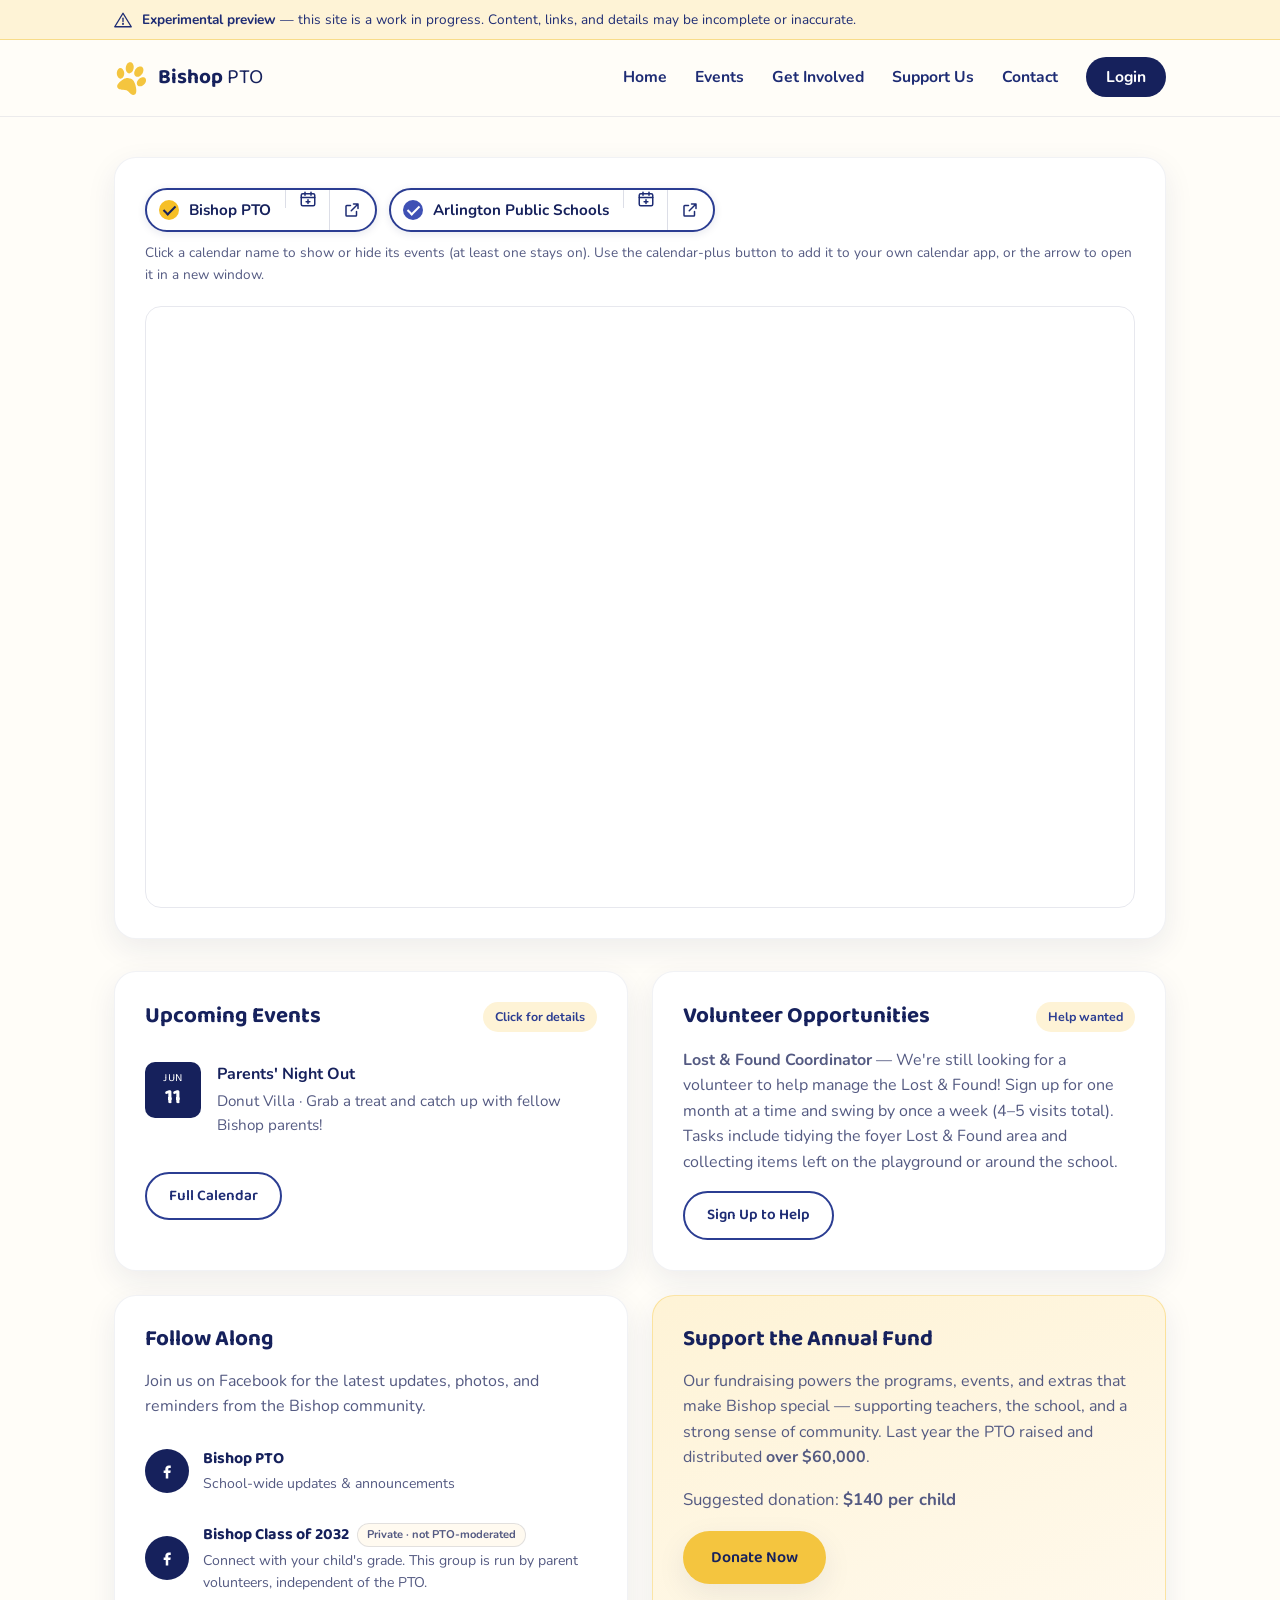
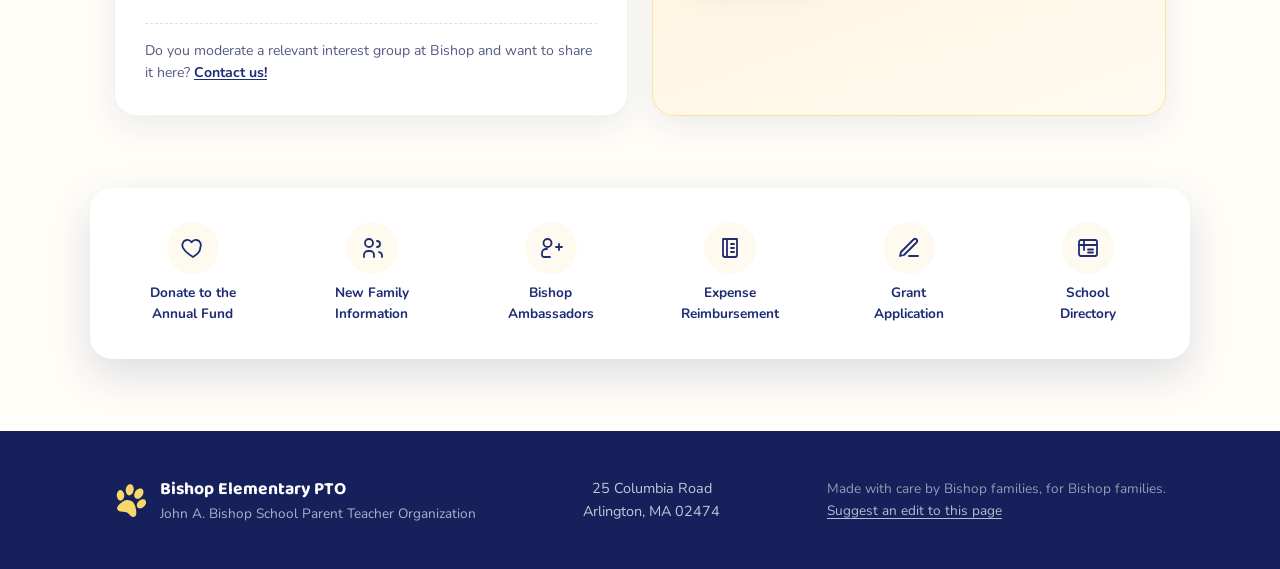
==== commit 098e34d6: "Improve calendar Builds on #4.  Submitted via Edit Mode.  Co-authored-by: Ethan Truong <ethan@bishop" ====
--- a/index.html
+++ b/index.html
@@ -65,7 +65,8 @@
   <main id="main">
 
     <link rel="stylesheet" href="css/calendar.css" disabled=""><style data-pe-css="css/calendar.css">/* ---------------------------------------------------
-   Calendar: toggles, open-in-window and add-to-calendar tools
+   Calendar: combined pills — show/hide toggle,
+   add-to-calendar menu and open-in-new-window link
 --------------------------------------------------- */
 
 /* Visually hidden text for screen readers */
@@ -81,7 +82,7 @@
   border: 0;
 }
 
-/* Small outline icons (external link arrow) */
+/* Small outline icons */
 .calendar-icon {
   width: 15px;
   height: 15px;
@@ -93,41 +94,73 @@
   stroke-linejoin: round;
 }
 
-/* ---- Calendar toggles ---- */
+/* ---- Pill row ---- */
 .calendar-card .calendar-legend {
   gap: 12px;
   margin-bottom: 10px;
 }
 
+/* One pill per calendar: [ toggle | add | open ] */
+.calendar-pill {
+  position: relative;
+  display: inline-flex;
+  align-items: stretch;
+  min-height: 44px;
+  background: var(--white);
+  border: 2px solid var(--navy-700);
+  border-radius: 999px;
+  box-shadow: 0 2px 8px rgba(22, 33, 92, 0.1);
+  transition: background 0.15s ease, border-color 0.15s ease, box-shadow 0.15s ease;
+}
+
+/* Off: muted dashed pill */
+.calendar-pill.is-off {
+  background: transparent;
+  border-style: dashed;
+  border-color: rgba(22, 33, 92, 0.3);
+  box-shadow: none;
+}
+
+/* ---- Toggle (left part of the pill) ---- */
 .calendar-toggle {
   display: inline-flex;
   align-items: center;
   gap: 10px;
-  min-height: 44px;
-  padding: 8px 20px 8px 12px;
+  padding: 8px 14px 8px 12px;
   font: inherit;
   font-weight: 700;
   font-size: 0.95rem;
   line-height: 1.2;
+  text-align: left;
   color: var(--navy-900);
-  background: var(--white);
-  border: 2px solid var(--navy-700);
-  border-radius: 999px;
-  box-shadow: 0 2px 8px rgba(22, 33, 92, 0.1);
+  background: transparent;
+  border: 0;
+  border-radius: 999px 0 0 999px;
   cursor: pointer;
-  transition: background 0.15s ease, border-color 0.15s ease,
-    box-shadow 0.15s ease, transform 0.15s ease, color 0.15s ease;
-}
-.calendar-toggle:hover {
-  background: var(--gold-100);
-  transform: translateY(-1px);
-  box-shadow: var(--shadow-soft);
-}
-.calendar-toggle:active { transform: translateY(0); }
-.calendar-toggle:focus-visible {
-  outline: 3px solid var(--gold-500);
-  outline-offset: 3px;
-}
+  transition: background 0.15s ease, color 0.15s ease;
+}
+.calendar-toggle:hover { background: var(--gold-100); }
+
+/* Keyboard focus: a high-contrast navy ring drawn just inside each
+   part of the pill, so it doesn't merge with the pill's navy border */
+.calendar-toggle:focus-visible,
+.calendar-pill-action:focus-visible {
+  outline: 3px solid var(--navy-900);
+  outline-offset: -5px;
+}
+/* On a navy-filled button, switch the ring to white */
+.calendar-pill-action:hover:focus-visible,
+.calendar-pill-add[open] > .calendar-pill-action:focus-visible {
+  outline-color: var(--white);
+}
+.calendar-menu-link:focus-visible {
+  outline: 3px solid var(--navy-900);
+  outline-offset: -1px;
+}
+
+/* Without JavaScript the toggle is just a label */
+.calendar-toggle:disabled { cursor: default; }
+.calendar-toggle:disabled:hover { background: transparent; }
 
 /* The colour dot doubles as a checkbox: filled with a tick when on */
 .calendar-toggle .legend-dot {
@@ -150,14 +183,7 @@
 }
 .calendar-toggle[aria-pressed="true"] .legend-dot-aps::after { border-color: var(--white); }
 
-/* Off: hollow dot, muted dashed pill, struck-through name */
-.calendar-toggle[aria-pressed="false"] {
-  background: transparent;
-  color: var(--ink-soft);
-  border-style: dashed;
-  border-color: rgba(22, 33, 92, 0.3);
-  box-shadow: none;
-}
+.calendar-toggle[aria-pressed="false"] { color: var(--ink-soft); }
 .calendar-toggle[aria-pressed="false"]:hover { background: var(--cream-100); }
 .calendar-toggle[aria-pressed="false"] .legend-dot-pto {
   background: transparent;
@@ -172,155 +198,159 @@
   text-decoration-thickness: 1.5px;
 }
 
+/* ---- Add / open buttons (right part of the pill) ---- */
+.calendar-pill-add { display: flex; }
+
+.calendar-pill-action {
+  display: flex;
+  align-items: center;
+  justify-content: center;
+  width: 44px;
+  color: var(--navy-800);
+  text-decoration: none;
+  list-style: none;
+  border-left: 1px solid rgba(22, 33, 92, 0.15);
+  cursor: pointer;
+  transition: background 0.15s ease, color 0.15s ease;
+}
+.calendar-pill-action::-webkit-details-marker { display: none; }
+.calendar-pill-action .calendar-icon { width: 18px; height: 18px; }
+.calendar-pill > .calendar-pill-action:last-child {
+  width: 46px;
+  padding-right: 2px;
+  border-radius: 0 999px 999px 0;
+}
+.calendar-pill-action:hover,
+.calendar-pill-add[open] > .calendar-pill-action {
+  background: var(--navy-800);
+  color: var(--white);
+}
+
+/* ---- Add-to-calendar dropdown ---- */
+.calendar-pill-menu {
+  position: absolute;
+  top: calc(100% + 8px);
+  left: -2px;
+  z-index: 20;
+  width: max-content;
+  min-width: calc(100% + 4px);
+  max-width: min(320px, calc(100vw - 48px));
+  padding: 14px;
+  background: var(--white);
+  border: 1px solid rgba(22, 33, 92, 0.12);
+  border-radius: var(--radius-md);
+  box-shadow: var(--shadow-lift);
+  font-size: 0.9rem;
+}
+
+.calendar-pill-menu-title {
+  margin: 0 0 6px;
+  font-weight: 700;
+  color: var(--navy-900);
+}
+
+.calendar-pill-menu ul {
+  list-style: none;
+  margin: 0;
+  padding: 0;
+}
+
+.calendar-menu-link {
+  display: flex;
+  align-items: center;
+  justify-content: space-between;
+  gap: 8px;
+  padding: 9px 10px;
+  margin: 0 -4px;
+  font-weight: 700;
+  text-decoration: none;
+  color: var(--navy-800);
+  border-radius: var(--radius-sm);
+  transition: background 0.15s ease;
+}
+.calendar-menu-link:hover { background: var(--gold-100); }
+
+.calendar-pill-menu-note {
+  margin: 8px 0 0;
+  padding-top: 8px;
+  border-top: 1px solid rgba(22, 33, 92, 0.1);
+  font-size: 0.8rem;
+  line-height: 1.4;
+  color: var(--ink-soft);
+}
+
 .calendar-toggle-hint {
   margin: 0 0 20px;
   font-size: 0.85rem;
   color: var(--ink-soft);
 }
 
-/* ---- Tools panel (add to calendar + open in new window) ---- */
-.calendar-tools {
-  display: flex;
-  flex-wrap: wrap;
-  align-items: center;
-  justify-content: space-between;
-  gap: 20px 32px;
-  margin: 20px 0 0;
-  padding: 20px 24px;
-  background: var(--cream-100);
-  border: 1px solid rgba(244, 197, 63, 0.35);
-  border-radius: var(--radius-md);
-  font-size: 0.9rem;
-}
-
-.calendar-tools-add { flex: 1 1 420px; }
-
-.calendar-tools-add h3 {
-  font-size: 1.05rem;
-  margin: 0 0 8px;
-}
-
-.calendar-tools-add ul {
-  list-style: none;
-  margin: 0;
-  padding: 0;
-}
-
-.calendar-tools-add li {
-  display: flex;
-  flex-wrap: wrap;
-  align-items: center;
-  gap: 8px 16px;
-  padding: 10px 0;
-  border-top: 1px solid rgba(22, 33, 92, 0.1);
-}
-
-.calendar-tools-name {
-  display: inline-flex;
-  align-items: center;
-  gap: 8px;
-  flex: 0 0 15rem;
-  font-weight: 700;
-  color: var(--navy-900);
-}
-
-.calendar-tools-links {
-  display: flex;
-  flex-wrap: wrap;
-  gap: 8px;
-}
-
-.calendar-chip {
-  display: inline-flex;
-  align-items: center;
-  gap: 6px;
-  min-height: 36px;
-  padding: 6px 14px;
-  font-weight: 700;
-  font-size: 0.85rem;
-  text-decoration: none;
-  color: var(--navy-800);
-  background: var(--white);
-  border: 1.5px solid rgba(43, 61, 146, 0.3);
-  border-radius: 999px;
-  transition: background 0.15s ease, color 0.15s ease, border-color 0.15s ease;
-}
-.calendar-chip:hover {
-  background: var(--navy-800);
-  border-color: var(--navy-800);
-  color: var(--white);
-}
-.calendar-chip:focus-visible,
-.calendar-open:focus-visible {
-  outline: 3px solid var(--gold-500);
-  outline-offset: 2px;
-}
-
-.calendar-open {
-  display: inline-flex;
-  align-items: center;
-  gap: 8px;
-  background: var(--white);
-}
-
 @media (max-width: 720px) {
-  .calendar-tools { padding: 18px; }
-  .calendar-tools-name { flex-basis: 100%; }
-  .calendar-open { width: 100%; justify-content: center; }
+  .calendar-card .calendar-legend {
+    flex-direction: column;
+    align-items: stretch;
+  }
+  .calendar-pill { display: flex; }
+  .calendar-toggle { flex: 1; }
+  .calendar-pill-menu {
+    right: -2px;
+    width: auto;
+    max-width: none;
+  }
 }
 
 @media (prefers-reduced-motion: reduce) {
+  .calendar-pill,
   .calendar-toggle,
-  .calendar-chip,
+  .calendar-pill-action,
+  .calendar-menu-link,
   .calendar-toggle .legend-dot { transition: none; }
-  .calendar-toggle:hover { transform: none; }
 }
 </style><section class="calendar-section wrap" id="calendar">
       <div class="calendar-card">
-        <div class="calendar-card-head">
-          <div>
-            <h2>PTO Calendar</h2>
-            <p>Bishop PTO events and Arlington Public Schools dates, together in one place.</p>
+        
+
+        <div class="calendar-legend" role="group" aria-label="Calendars" data-calendar-toggles="">
+          <div class="calendar-pill" role="group" aria-label="Bishop PTO">
+            <button type="button" class="calendar-toggle" aria-pressed="true" disabled="" data-calendar="f2bd9435d3a5343285c84922cdcbc149eb9737742fb4d605b3198105c77fdaf5@group.calendar.google.com" data-color="#F6BF26"><span class="legend-dot legend-dot-pto" aria-hidden="true"></span><span class="calendar-toggle-label">Bishop PTO</span></button>
+            <details class="calendar-pill-add">
+              <summary class="calendar-pill-action" title="Add Bishop PTO to my calendar"><svg class="calendar-icon" viewBox="0 0 24 24" aria-hidden="true"><rect x="3" y="5" width="18" height="16" rx="2"/><path d="M3 10h18M8 3v4M16 3v4M12 13v5M9.5 15.5h5"/></svg><span class="calendar-sr-only">Add Bishop PTO to my calendar</span></summary>
+              <div class="calendar-pill-menu">
+                <p class="calendar-pill-menu-title">Add Bishop PTO to…</p>
+                <ul>
+                  <li><a class="calendar-menu-link" href="https://calendar.google.com/calendar/u/0?cid=ZjJiZDk0MzVkM2E1MzQzMjg1Yzg0OTIyY2RjYmMxNDllYjk3Mzc3NDJmYjRkNjA1YjMxOTgxMDVjNzdmZGFmNUBncm91cC5jYWxlbmRhci5nb29nbGUuY29t" target="_blank" rel="noopener noreferrer">Google Calendar<span class="calendar-sr-only"> (opens in a new window)</span><svg class="calendar-icon" viewBox="0 0 24 24" aria-hidden="true"><path d="M14 4h6v6M20 4l-9 9M18 14v5a1 1 0 0 1-1 1H5a1 1 0 0 1-1-1V7a1 1 0 0 1 1-1h5"/></svg></a></li>
+                  <li><a class="calendar-menu-link" href="webcal://calendar.google.com/calendar/ical/f2bd9435d3a5343285c84922cdcbc149eb9737742fb4d605b3198105c77fdaf5%40group.calendar.google.com/public/basic.ics">Apple, Outlook &amp; others</a></li>
+                  <li><a class="calendar-menu-link" href="https://calendar.google.com/calendar/ical/f2bd9435d3a5343285c84922cdcbc149eb9737742fb4d605b3198105c77fdaf5%40group.calendar.google.com/public/basic.ics">Download .ics file</a></li>
+                </ul>
+                <p class="calendar-pill-menu-note">Subscribing keeps new events up to date. A downloaded .ics file is a one-time copy.</p>
+              </div>
+            </details>
+            <a class="calendar-pill-action" href="https://calendar.google.com/calendar/embed?src=f2bd9435d3a5343285c84922cdcbc149eb9737742fb4d605b3198105c77fdaf5%40group.calendar.google.com&amp;color=%23F6BF26&amp;ctz=America%2FNew_York" target="_blank" rel="noopener noreferrer" title="Open Bishop PTO calendar in a new window"><svg class="calendar-icon" viewBox="0 0 24 24" aria-hidden="true"><path d="M14 4h6v6M20 4l-9 9M18 14v5a1 1 0 0 1-1 1H5a1 1 0 0 1-1-1V7a1 1 0 0 1 1-1h5"/></svg><span class="calendar-sr-only">Open Bishop PTO calendar in a new window</span></a>
           </div>
-        </div>
-
-        <div class="calendar-legend" role="group" aria-label="Calendars to show" data-calendar-toggles="" hidden="">
-          <button type="button" class="calendar-toggle" aria-pressed="true" data-calendar="f2bd9435d3a5343285c84922cdcbc149eb9737742fb4d605b3198105c77fdaf5@group.calendar.google.com" data-color="#F6BF26"><span class="legend-dot legend-dot-pto" aria-hidden="true"></span><span class="calendar-toggle-label">Bishop PTO</span></button>
-          <button type="button" class="calendar-toggle" aria-pressed="true" data-calendar="f13c28ca759094863d82a8c44116377969d0b8aaf567426be03812a99fc61fd4@group.calendar.google.com" data-color="#3F51B5"><span class="legend-dot legend-dot-aps" aria-hidden="true"></span><span class="calendar-toggle-label">Arlington Public Schools</span></button>
-        </div>
-        <p class="calendar-toggle-hint" hidden="">Click a calendar name to show or hide its events. At least one calendar stays on.</p>
+          <div class="calendar-pill" role="group" aria-label="Arlington Public Schools">
+            <button type="button" class="calendar-toggle" aria-pressed="true" disabled="" data-calendar="f13c28ca759094863d82a8c44116377969d0b8aaf567426be03812a99fc61fd4@group.calendar.google.com" data-color="#3F51B5"><span class="legend-dot legend-dot-aps" aria-hidden="true"></span><span class="calendar-toggle-label">Arlington Public Schools</span></button>
+            <details class="calendar-pill-add">
+              <summary class="calendar-pill-action" title="Add Arlington Public Schools to my calendar"><svg class="calendar-icon" viewBox="0 0 24 24" aria-hidden="true"><rect x="3" y="5" width="18" height="16" rx="2"/><path d="M3 10h18M8 3v4M16 3v4M12 13v5M9.5 15.5h5"/></svg><span class="calendar-sr-only">Add Arlington Public Schools to my calendar</span></summary>
+              <div class="calendar-pill-menu">
+                <p class="calendar-pill-menu-title">Add Arlington Public Schools to…</p>
+                <ul>
+                  <li><a class="calendar-menu-link" href="https://calendar.google.com/calendar/u/0?cid=ZjEzYzI4Y2E3NTkwOTQ4NjNkODJhOGM0NDExNjM3Nzk2OWQwYjhhYWY1Njc0MjZiZTAzODEyYTk5ZmM2MWZkNEBncm91cC5jYWxlbmRhci5nb29nbGUuY29t" target="_blank" rel="noopener noreferrer">Google Calendar<span class="calendar-sr-only"> (opens in a new window)</span><svg class="calendar-icon" viewBox="0 0 24 24" aria-hidden="true"><path d="M14 4h6v6M20 4l-9 9M18 14v5a1 1 0 0 1-1 1H5a1 1 0 0 1-1-1V7a1 1 0 0 1 1-1h5"/></svg></a></li>
+                  <li><a class="calendar-menu-link" href="webcal://calendar.google.com/calendar/ical/f13c28ca759094863d82a8c44116377969d0b8aaf567426be03812a99fc61fd4%40group.calendar.google.com/public/basic.ics">Apple, Outlook &amp; others</a></li>
+                  <li><a class="calendar-menu-link" href="https://calendar.google.com/calendar/ical/f13c28ca759094863d82a8c44116377969d0b8aaf567426be03812a99fc61fd4%40group.calendar.google.com/public/basic.ics">Download .ics file</a></li>
+                </ul>
+                <p class="calendar-pill-menu-note">Subscribing keeps new events up to date. A downloaded .ics file is a one-time copy.</p>
+              </div>
+            </details>
+            <a class="calendar-pill-action" href="https://calendar.google.com/calendar/embed?src=f13c28ca759094863d82a8c44116377969d0b8aaf567426be03812a99fc61fd4%40group.calendar.google.com&amp;color=%233F51B5&amp;ctz=America%2FNew_York" target="_blank" rel="noopener noreferrer" title="Open Arlington Public Schools calendar in a new window"><svg class="calendar-icon" viewBox="0 0 24 24" aria-hidden="true"><path d="M14 4h6v6M20 4l-9 9M18 14v5a1 1 0 0 1-1 1H5a1 1 0 0 1-1-1V7a1 1 0 0 1 1-1h5"/></svg><span class="calendar-sr-only">Open Arlington Public Schools calendar in a new window</span></a>
+          </div>
+        </div>
+        <p class="calendar-toggle-hint" hidden="">Click a calendar name to show or hide its events (at least one stays on). Use the calendar-plus button to add it to your own calendar app, or the arrow to open it in a new window.</p>
 
         <div class="calendar-embed">
           <iframe src="https://calendar.google.com/calendar/embed?src=f2bd9435d3a5343285c84922cdcbc149eb9737742fb4d605b3198105c77fdaf5%40group.calendar.google.com&amp;color=%23F6BF26&amp;src=f13c28ca759094863d82a8c44116377969d0b8aaf567426be03812a99fc61fd4%40group.calendar.google.com&amp;color=%233F51B5&amp;ctz=America%2FNew_York&amp;mode=MONTH&amp;showTitle=0&amp;showPrint=0&amp;showTabs=0&amp;showCalendars=0&amp;showTz=0&amp;bgcolor=%23FFFFFF" title="Bishop PTO and Arlington Public Schools events calendar" loading="lazy" frameborder="0" scrolling="no" width="100%" height="600" data-calendar-frame=""></iframe>
         </div>
 
-        <div class="calendar-tools">
-          <details class="calendar-add">
-            <summary class="btn btn-navy-outline calendar-summary">Add to my calendar<svg class="calendar-icon calendar-chevron" viewBox="0 0 24 24" aria-hidden="true"><path d="M6 9l6 6 6-6"/></svg></summary>
-            <div class="calendar-add-panel">
-              <p>Subscribing keeps new events up to date in your own calendar app. A downloaded .ics file is a one-time copy.</p>
-              <ul>
-                <li>
-                  <span class="calendar-tools-name"><span class="legend-dot legend-dot-pto" aria-hidden="true"></span> Bishop PTO</span>
-                  <span class="calendar-tools-links">
-                    <a class="calendar-chip" href="https://calendar.google.com/calendar/u/0?cid=ZjJiZDk0MzVkM2E1MzQzMjg1Yzg0OTIyY2RjYmMxNDllYjk3Mzc3NDJmYjRkNjA1YjMxOTgxMDVjNzdmZGFmNUBncm91cC5jYWxlbmRhci5nb29nbGUuY29t" target="_blank" rel="noopener noreferrer">Google Calendar<span class="calendar-sr-only"> (opens in a new window)</span><svg class="calendar-icon" viewBox="0 0 24 24" aria-hidden="true"><path d="M14 4h6v6M20 4l-9 9M18 14v5a1 1 0 0 1-1 1H5a1 1 0 0 1-1-1V7a1 1 0 0 1 1-1h5"/></svg></a>
-                    <a class="calendar-chip" href="webcal://calendar.google.com/calendar/ical/f2bd9435d3a5343285c84922cdcbc149eb9737742fb4d605b3198105c77fdaf5%40group.calendar.google.com/public/basic.ics">Apple, Outlook &amp; others</a>
-                    <a class="calendar-chip" href="https://calendar.google.com/calendar/ical/f2bd9435d3a5343285c84922cdcbc149eb9737742fb4d605b3198105c77fdaf5%40group.calendar.google.com/public/basic.ics">Download .ics<span class="calendar-sr-only"> for Bishop PTO</span></a>
-                  </span>
-                </li>
-                <li>
-                  <span class="calendar-tools-name"><span class="legend-dot legend-dot-aps" aria-hidden="true"></span> Arlington Public Schools</span>
-                  <span class="calendar-tools-links">
-                    <a class="calendar-chip" href="https://calendar.google.com/calendar/u/0?cid=ZjEzYzI4Y2E3NTkwOTQ4NjNkODJhOGM0NDExNjM3Nzk2OWQwYjhhYWY1Njc0MjZiZTAzODEyYTk5ZmM2MWZkNEBncm91cC5jYWxlbmRhci5nb29nbGUuY29t" target="_blank" rel="noopener noreferrer">Google Calendar<span class="calendar-sr-only"> (opens in a new window)</span><svg class="calendar-icon" viewBox="0 0 24 24" aria-hidden="true"><path d="M14 4h6v6M20 4l-9 9M18 14v5a1 1 0 0 1-1 1H5a1 1 0 0 1-1-1V7a1 1 0 0 1 1-1h5"/></svg></a>
-                    <a class="calendar-chip" href="webcal://calendar.google.com/calendar/ical/f13c28ca759094863d82a8c44116377969d0b8aaf567426be03812a99fc61fd4%40group.calendar.google.com/public/basic.ics">Apple, Outlook &amp; others</a>
-                    <a class="calendar-chip" href="https://calendar.google.com/calendar/ical/f13c28ca759094863d82a8c44116377969d0b8aaf567426be03812a99fc61fd4%40group.calendar.google.com/public/basic.ics">Download .ics<span class="calendar-sr-only"> for Arlington Public Schools</span></a>
-                  </span>
-                </li>
-              </ul>
-            </div>
-          </details>
-          <a class="btn btn-navy-outline calendar-open" href="https://calendar.google.com/calendar/embed?src=f2bd9435d3a5343285c84922cdcbc149eb9737742fb4d605b3198105c77fdaf5%40group.calendar.google.com&amp;src=f13c28ca759094863d82a8c44116377969d0b8aaf567426be03812a99fc61fd4%40group.calendar.google.com&amp;ctz=America%2FNew_York&amp;mode=MONTH" target="_blank" rel="noopener noreferrer" data-calendar-open="">Open calendar in a new window<svg class="calendar-icon" viewBox="0 0 24 24" aria-hidden="true"><path d="M14 4h6v6M20 4l-9 9M18 14v5a1 1 0 0 1-1 1H5a1 1 0 0 1-1-1V7a1 1 0 0 1 1-1h5"/></svg></a>
-        </div>
+        
       </div>
     </section><script src="js/calendar.js" defer=""></script>
 
--- a/css/styles.css
+++ b/css/styles.css
@@ -461,7 +461,7 @@
 }
 
 /* ---------------------------------------------------
-   Calendar
+   Calendar (pill controls are styled in css/calendar.css)
 --------------------------------------------------- */
 .calendar-section {
   padding-top: 40px;
@@ -476,41 +476,13 @@
   border: 1px solid rgba(22, 33, 92, 0.06);
 }
 
-.calendar-card-head {
-  display: flex;
-  align-items: center;
-  justify-content: space-between;
-  gap: 16px;
-  margin-bottom: 20px;
-  flex-wrap: wrap;
-}
-
-.calendar-card-head h2 { margin-bottom: 4px; }
-.calendar-card-head p { margin: 0; color: var(--ink-soft); }
-
 .calendar-legend {
   display: flex;
   flex-wrap: wrap;
   gap: 10px;
-  list-style: none;
   margin: 0 0 18px;
   padding: 0;
 }
-
-.calendar-legend a {
-  display: inline-flex;
-  align-items: center;
-  gap: 8px;
-  text-decoration: none;
-  font-weight: 700;
-  font-size: 0.88rem;
-  color: var(--navy-800);
-  background: var(--cream-100);
-  padding: 7px 14px 7px 10px;
-  border-radius: 999px;
-  transition: background 0.15s ease;
-}
-.calendar-legend a:hover { background: var(--gold-100); }
 
 .legend-dot {
   width: 11px;
@@ -532,8 +504,12 @@
 .calendar-embed iframe {
   display: block;
   width: 100%;
-  min-width: 600px;
   height: 600px;
+}
+
+/* The month grid needs room; phones get the list view, which fits any width */
+@media (min-width: 721px) {
+  .calendar-embed iframe { min-width: 600px; }
 }
 
 @media (max-width: 720px) {
@@ -604,11 +580,13 @@
 }
 
 @media (max-width: 720px) {
+  /* Shorter sticky header so it takes less of the screen */
+  .header-bar { height: 62px; }
   .nav-toggle { display: flex; }
 
   .primary-nav {
     position: absolute;
-    top: 76px;
+    top: 62px;
     left: 0;
     right: 0;
     background: var(--cream-50);
@@ -627,6 +605,15 @@
   .primary-nav a { display: block; padding: 14px 4px; }
   .nav-cta { display: inline-block; margin: 12px 4px 4px; }
 
+  /* Tighter card padding gives content more width */
+  .card,
+  .calendar-card { padding: 18px; }
+
+  /* Smaller gaps between sections */
+  .content-grid,
+  .quick-links,
+  .page-section { padding-bottom: 44px; }
+
   .calendar-section { padding-top: 24px; }
   .quick-links-grid { grid-template-columns: repeat(2, 1fr); }
 }
--- a/css/calendar.css
+++ b/css/calendar.css
@@ -1,5 +1,6 @@
 /* ---------------------------------------------------
-   Calendar: toggles, open-in-window and add-to-calendar tools
+   Calendar: combined pills — show/hide toggle,
+   add-to-calendar menu and open-in-new-window link
 --------------------------------------------------- */
 
 /* Visually hidden text for screen readers */
@@ -15,7 +16,7 @@
   border: 0;
 }
 
-/* Small outline icons (external link arrow, chevron) */
+/* Small outline icons */
 .calendar-icon {
   width: 15px;
   height: 15px;
@@ -27,59 +28,96 @@
   stroke-linejoin: round;
 }
 
-/* The toggles only make sense with JavaScript; the script reveals them. */
-.calendar-card .calendar-legend[hidden],
-.calendar-toggle-hint[hidden] { display: none; }
-
-/* With JavaScript the phone gets the agenda view, which needs no side-scrolling. */
-@media (max-width: 720px) {
-  .calendar-js .calendar-embed iframe { min-width: 0; }
-}
-
-/* ---- Calendar toggles ---- */
+/* ---- Pill row ---- */
 .calendar-card .calendar-legend {
   gap: 12px;
   margin-bottom: 10px;
 }
 
+/* One pill per calendar: [ toggle | add | open ] */
+.calendar-pill {
+  position: relative;
+  display: inline-flex;
+  align-items: stretch;
+  min-height: 44px;
+  background: var(--white);
+  border: 2px solid var(--navy-700);
+  border-radius: 999px;
+  box-shadow: 0 2px 8px rgba(22, 33, 92, 0.1);
+  transition: background 0.15s ease, border-color 0.15s ease, box-shadow 0.15s ease;
+}
+
+/* Off: muted dashed pill */
+.calendar-pill.is-off {
+  background: transparent;
+  border-style: dashed;
+  border-color: rgba(22, 33, 92, 0.3);
+  box-shadow: none;
+}
+
+/* ---- Toggle (left part of the pill) ---- */
 .calendar-toggle {
   display: inline-flex;
   align-items: center;
   gap: 10px;
-  min-height: 44px;
-  padding: 8px 20px 8px 14px;
+  padding: 8px 14px 8px 12px;
   font: inherit;
   font-weight: 700;
   font-size: 0.95rem;
   line-height: 1.2;
+  text-align: left;
   color: var(--navy-900);
-  background: var(--white);
-  border: 2px solid var(--navy-700);
-  border-radius: 999px;
-  box-shadow: 0 2px 8px rgba(22, 33, 92, 0.1);
+  background: transparent;
+  border: 0;
+  border-radius: 999px 0 0 999px;
   cursor: pointer;
-  transition: background 0.15s ease, border-color 0.15s ease,
-    box-shadow 0.15s ease, color 0.15s ease;
+  transition: background 0.15s ease, color 0.15s ease;
 }
 .calendar-toggle:hover { background: var(--gold-100); }
-.calendar-toggle:focus-visible {
-  outline: 3px solid var(--gold-500);
-  outline-offset: 3px;
-}
-
+
+/* Keyboard focus: a high-contrast navy ring drawn just inside each
+   part of the pill, so it doesn't merge with the pill's navy border */
+.calendar-toggle:focus-visible,
+.calendar-pill-action:focus-visible {
+  outline: 3px solid var(--navy-900);
+  outline-offset: -5px;
+}
+/* On a navy-filled button, switch the ring to white */
+.calendar-pill-action:hover:focus-visible,
+.calendar-pill-add[open] > .calendar-pill-action:focus-visible {
+  outline-color: var(--white);
+}
+.calendar-menu-link:focus-visible {
+  outline: 3px solid var(--navy-900);
+  outline-offset: -1px;
+}
+
+/* Without JavaScript the toggle is just a label */
+.calendar-toggle:disabled { cursor: default; }
+.calendar-toggle:disabled:hover { background: transparent; }
+
+/* The colour dot doubles as a checkbox: filled with a tick when on */
 .calendar-toggle .legend-dot {
-  width: 16px;
-  height: 16px;
+  position: relative;
+  width: 20px;
+  height: 20px;
+  display: flex;
+  align-items: center;
+  justify-content: center;
   transition: background 0.15s ease, box-shadow 0.15s ease;
 }
-
-/* Off: muted text, soft border, hollow ring instead of a solid dot */
-.calendar-toggle[aria-pressed="false"] {
-  background: var(--cream-50);
-  color: #6b7094;
-  border-color: rgba(22, 33, 92, 0.18);
-  box-shadow: none;
-}
+.calendar-toggle[aria-pressed="true"] .legend-dot::after {
+  content: "";
+  width: 5px;
+  height: 10px;
+  margin-top: -2px;
+  border: solid var(--navy-900);
+  border-width: 0 2.5px 2.5px 0;
+  transform: rotate(45deg);
+}
+.calendar-toggle[aria-pressed="true"] .legend-dot-aps::after { border-color: var(--white); }
+
+.calendar-toggle[aria-pressed="false"] { color: var(--ink-soft); }
 .calendar-toggle[aria-pressed="false"]:hover { background: var(--cream-100); }
 .calendar-toggle[aria-pressed="false"] .legend-dot-pto {
   background: transparent;
@@ -88,6 +126,91 @@
 .calendar-toggle[aria-pressed="false"] .legend-dot-aps {
   background: transparent;
   box-shadow: inset 0 0 0 2.5px #3f51b5;
+}
+.calendar-toggle[aria-pressed="false"] .calendar-toggle-label {
+  text-decoration: line-through;
+  text-decoration-thickness: 1.5px;
+}
+
+/* ---- Add / open buttons (right part of the pill) ---- */
+.calendar-pill-add { display: flex; }
+
+.calendar-pill-action {
+  display: flex;
+  align-items: center;
+  justify-content: center;
+  width: 44px;
+  color: var(--navy-800);
+  text-decoration: none;
+  list-style: none;
+  border-left: 1px solid rgba(22, 33, 92, 0.15);
+  cursor: pointer;
+  transition: background 0.15s ease, color 0.15s ease;
+}
+.calendar-pill-action::-webkit-details-marker { display: none; }
+.calendar-pill-action .calendar-icon { width: 18px; height: 18px; }
+.calendar-pill > .calendar-pill-action:last-child {
+  width: 46px;
+  padding-right: 2px;
+  border-radius: 0 999px 999px 0;
+}
+.calendar-pill-action:hover,
+.calendar-pill-add[open] > .calendar-pill-action {
+  background: var(--navy-800);
+  color: var(--white);
+}
+
+/* ---- Add-to-calendar dropdown ---- */
+.calendar-pill-menu {
+  position: absolute;
+  top: calc(100% + 8px);
+  left: -2px;
+  z-index: 20;
+  width: max-content;
+  min-width: calc(100% + 4px);
+  max-width: min(320px, calc(100vw - 48px));
+  padding: 14px;
+  background: var(--white);
+  border: 1px solid rgba(22, 33, 92, 0.12);
+  border-radius: var(--radius-md);
+  box-shadow: var(--shadow-lift);
+  font-size: 0.9rem;
+}
+
+.calendar-pill-menu-title {
+  margin: 0 0 6px;
+  font-weight: 700;
+  color: var(--navy-900);
+}
+
+.calendar-pill-menu ul {
+  list-style: none;
+  margin: 0;
+  padding: 0;
+}
+
+.calendar-menu-link {
+  display: flex;
+  align-items: center;
+  justify-content: space-between;
+  gap: 8px;
+  padding: 9px 10px;
+  margin: 0 -4px;
+  font-weight: 700;
+  text-decoration: none;
+  color: var(--navy-800);
+  border-radius: var(--radius-sm);
+  transition: background 0.15s ease;
+}
+.calendar-menu-link:hover { background: var(--gold-100); }
+
+.calendar-pill-menu-note {
+  margin: 8px 0 0;
+  padding-top: 8px;
+  border-top: 1px solid rgba(22, 33, 92, 0.1);
+  font-size: 0.8rem;
+  line-height: 1.4;
+  color: var(--ink-soft);
 }
 
 .calendar-toggle-hint {
@@ -96,120 +219,24 @@
   color: var(--ink-soft);
 }
 
-/* ---- Actions row: add to calendar (folded) + open in new window ---- */
-.calendar-tools {
-  display: flex;
-  flex-wrap: wrap;
-  align-items: flex-start;
-  justify-content: space-between;
-  gap: 16px 24px;
-  margin: 20px 0 0;
-  font-size: 0.9rem;
-}
-
-.calendar-add {
-  flex: 1 1 320px;
-  min-width: 0;
-}
-
-.calendar-summary,
-.calendar-open {
-  display: inline-flex;
-  align-items: center;
-  gap: 8px;
-  background: var(--white);
-  cursor: pointer;
-}
-.calendar-summary { list-style: none; }
-.calendar-summary::-webkit-details-marker { display: none; }
-.calendar-summary:focus-visible,
-.calendar-open:focus-visible,
-.calendar-chip:focus-visible {
-  outline: 3px solid var(--gold-500);
-  outline-offset: 2px;
-}
-
-.calendar-chevron { transition: transform 0.2s ease; }
-.calendar-add[open] .calendar-chevron { transform: rotate(180deg); }
-
-/* ---- Folded panel ---- */
-.calendar-add-panel {
-  margin-top: 14px;
-  padding: 18px 22px;
-  background: var(--cream-100);
-  border: 1px solid rgba(244, 197, 63, 0.35);
-  border-radius: var(--radius-md);
-}
-.calendar-add-panel > p {
-  margin: 0 0 6px;
-  color: var(--ink-soft);
-  font-size: 0.88rem;
-}
-
-.calendar-add-panel ul {
-  list-style: none;
-  margin: 0;
-  padding: 0;
-}
-
-.calendar-add-panel li {
-  display: flex;
-  flex-wrap: wrap;
-  align-items: center;
-  gap: 8px 16px;
-  padding: 12px 0;
-  border-top: 1px solid rgba(22, 33, 92, 0.1);
-}
-.calendar-add-panel li:first-child { border-top: none; }
-
-.calendar-tools-name {
-  display: inline-flex;
-  align-items: center;
-  gap: 8px;
-  flex: 0 0 15rem;
-  font-weight: 700;
-  color: var(--navy-900);
-}
-
-.calendar-tools-links {
-  display: flex;
-  flex-wrap: wrap;
-  gap: 8px;
-}
-
-.calendar-chip {
-  display: inline-flex;
-  align-items: center;
-  gap: 6px;
-  min-height: 36px;
-  padding: 6px 14px;
-  font-weight: 700;
-  font-size: 0.85rem;
-  text-decoration: none;
-  color: var(--navy-800);
-  background: var(--white);
-  border: 1.5px solid rgba(43, 61, 146, 0.3);
-  border-radius: 999px;
-  transition: background 0.15s ease, color 0.15s ease, border-color 0.15s ease;
-}
-.calendar-chip:hover {
-  background: var(--navy-800);
-  border-color: var(--navy-800);
-  color: var(--white);
-}
-
 @media (max-width: 720px) {
-  .calendar-tools { flex-direction: column-reverse; align-items: stretch; }
-  .calendar-add { flex-basis: auto; }
-  .calendar-summary,
-  .calendar-open { width: 100%; justify-content: center; }
-  .calendar-add-panel { padding: 16px; }
-  .calendar-tools-name { flex-basis: 100%; }
+  .calendar-card .calendar-legend {
+    flex-direction: column;
+    align-items: stretch;
+  }
+  .calendar-pill { display: flex; }
+  .calendar-toggle { flex: 1; }
+  .calendar-pill-menu {
+    right: -2px;
+    width: auto;
+    max-width: none;
+  }
 }
 
 @media (prefers-reduced-motion: reduce) {
+  .calendar-pill,
   .calendar-toggle,
-  .calendar-chip,
-  .calendar-chevron,
+  .calendar-pill-action,
+  .calendar-menu-link,
   .calendar-toggle .legend-dot { transition: none; }
 }
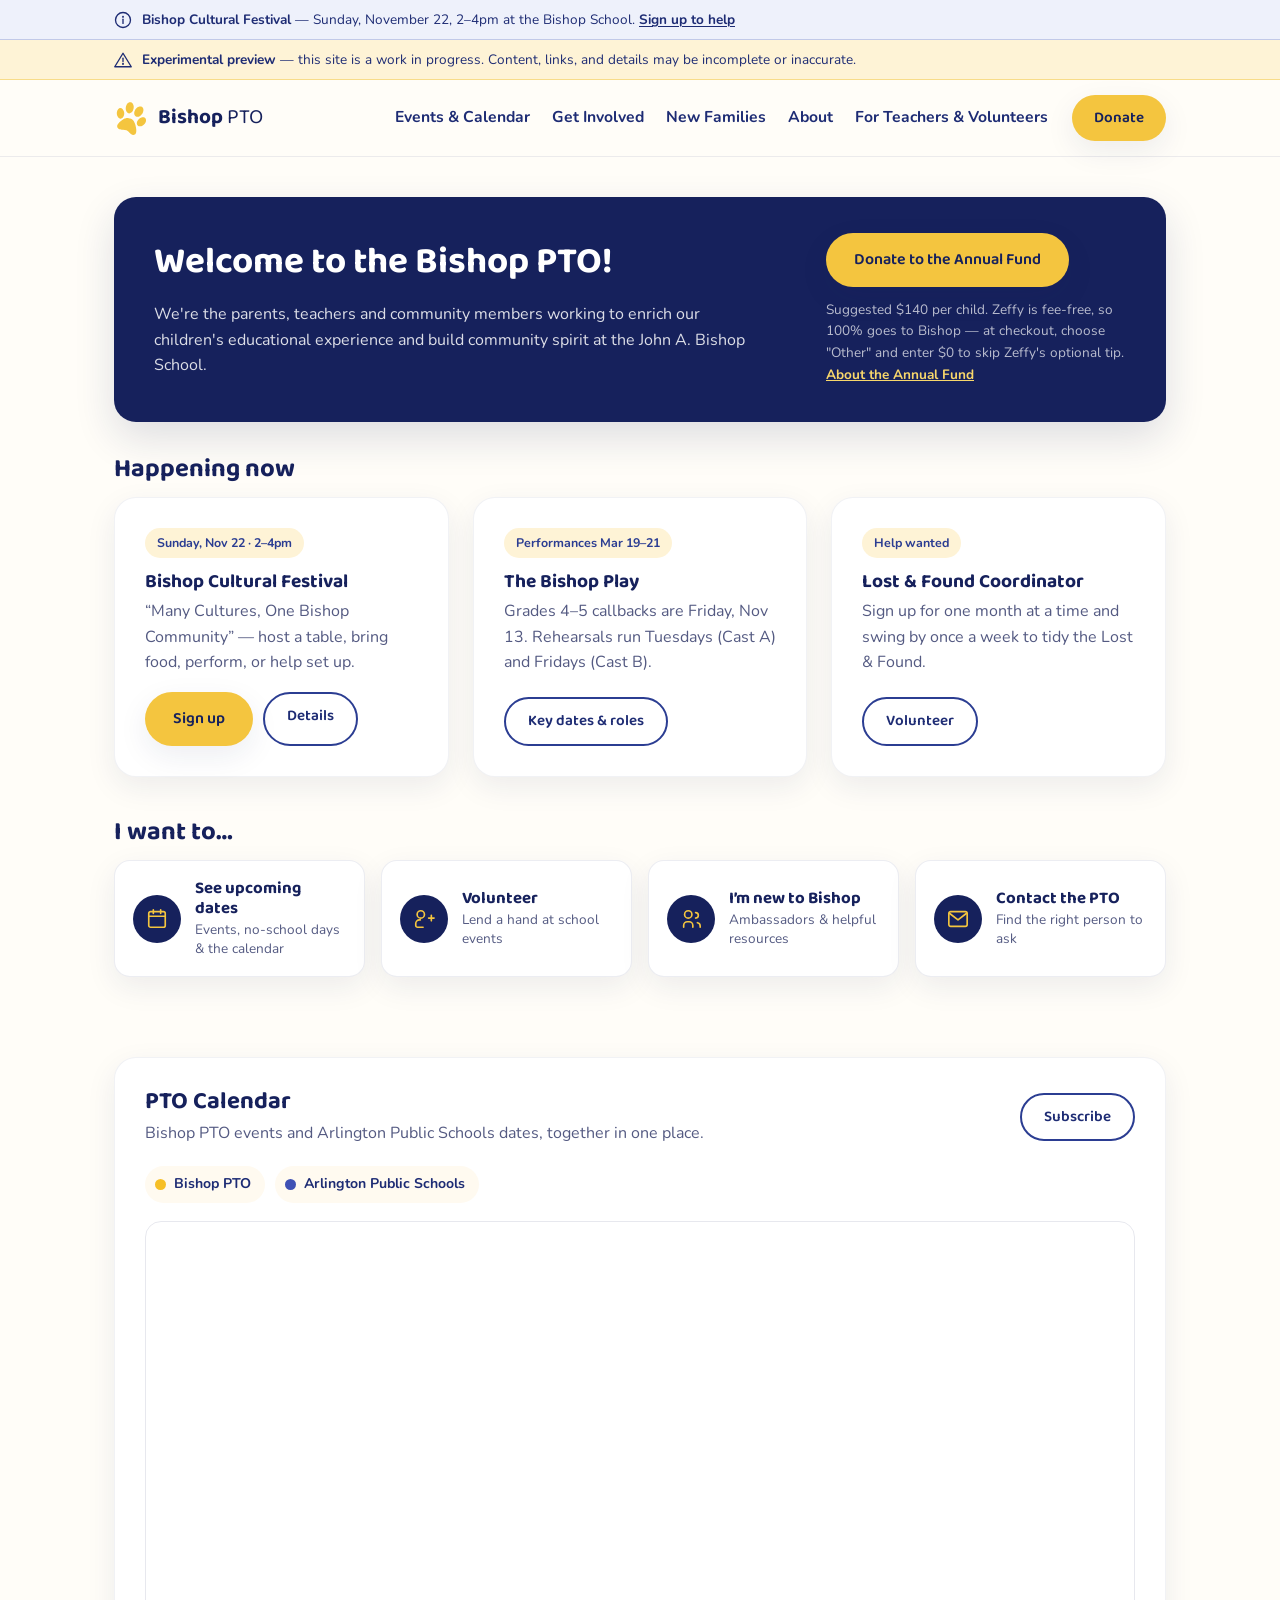
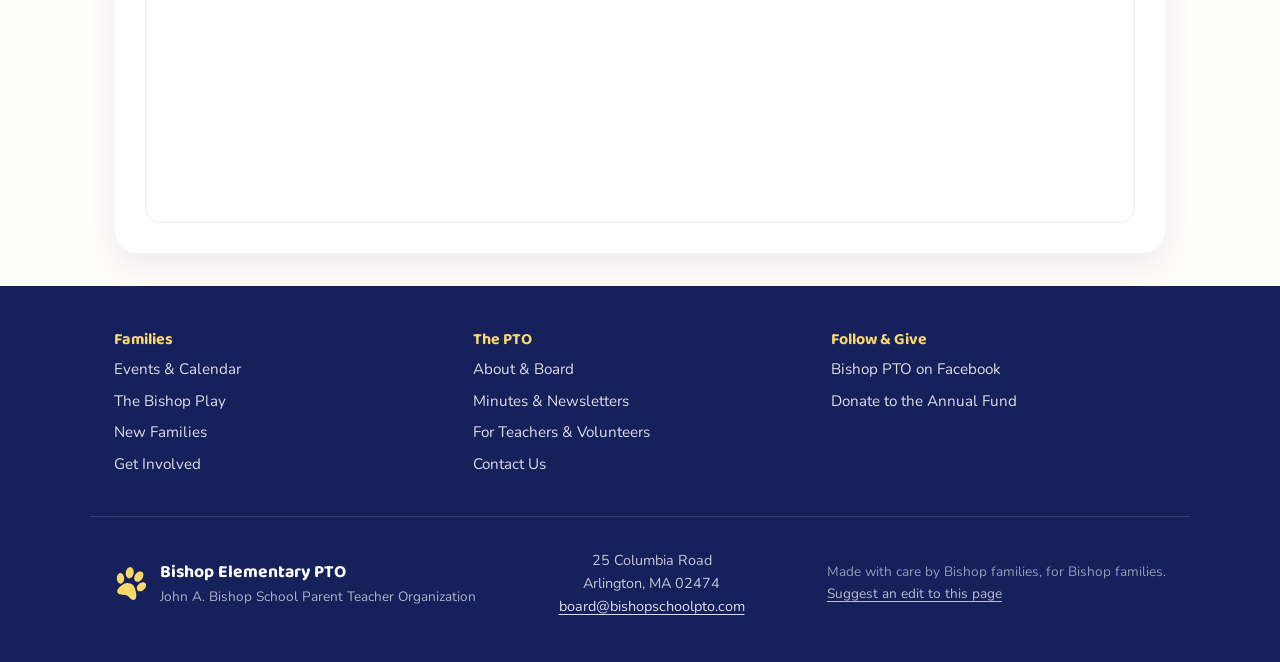
==== commit ebcec092: "copy current website" ====
--- a/index.html
+++ b/index.html
@@ -22,6 +22,16 @@
   <a class="skip-link" href="#main">Skip to main content</a>
 
   <div class="site-banners">
+    <div class="site-banner site-banner--info">
+      <div class="wrap site-banner-inner">
+        <svg class="site-banner-icon" viewBox="0 0 24 24" aria-hidden="true">
+          <circle cx="12" cy="12" r="10"/>
+          <line x1="12" y1="11" x2="12" y2="16.5"/>
+          <circle cx="12" cy="7.8" r="0.5"/>
+        </svg>
+        <p><strong>Bishop Cultural Festival</strong> — Sunday, November 22, 2–4pm at the Bishop School. <a href="https://www.signupgenius.com/go/10C054AABAB23A3F5C25-66013482-bishop#/">Sign up to help</a></p>
+      </div>
+    </div>
     <div class="site-banner site-banner--notice">
       <div class="wrap site-banner-inner">
         <svg class="site-banner-icon" viewBox="0 0 24 24" aria-hidden="true">
@@ -36,7 +46,7 @@
 
   <header class="site-header">
     <div class="wrap header-bar">
-      <a class="brand" href="#calendar">
+      <a class="brand" href="index.html">
         <svg class="brand-mark" viewBox="-36.5 0 645 645" aria-hidden="true">
           <path fill-rule="evenodd" d="M326.9 644.1C326.5 644.0 324.9 643.9 323.4 643.7C314.9 642.9 308.3 640.8 298.8 635.9C289.0 630.8 283.2 626.0 268.3 610.9C256.9 599.3 238.5 581.2 235.5 578.7C222.9 568.2 209.9 559.9 199.3 555.7C180.5 548.3 159.3 544.2 134.4 543.1C101.2 541.8 84.3 539.5 67.5 534.3C34.8 524.2 18.0 496.5 24.9 463.8C26.9 454.3 31.1 445.9 39.2 435.6C40.8 433.5 44.3 429.1 46.9 425.8C70.6 395.3 103.8 367.5 141.1 346.8C143.6 345.4 147.0 343.5 148.8 342.5C156.6 338.2 175.3 331.2 186.4 328.6C200.2 325.4 225.2 323.6 238.4 325.0C258.8 327.2 272.1 330.8 288.4 338.7C310.2 349.3 323.7 360.9 336.5 379.9C339.8 384.6 340.5 385.8 344.6 392.9C350.9 403.9 353.1 408.4 355.9 416.0C356.8 418.5 358.7 423.2 360.0 426.2C367.9 444.6 375.5 474.2 381.1 508.5C381.9 513.1 382.7 518.0 383.0 519.4C383.5 522.1 384.7 530.3 385.4 535.2C385.6 537.0 385.9 541.8 386.0 545.9C386.1 550.0 386.4 556.2 386.5 559.8C386.9 568.5 386.7 571.0 385.0 587.0C382.5 609.9 372.5 628.6 358.2 637.2C349.4 642.4 336.6 645.2 326.9 644.1ZM448.2 480.7C439.4 479.7 428.5 476.4 422.2 472.8C413.6 467.8 404.8 457.0 400.6 446.0C397.2 437.2 395.4 423.4 396.6 415.5C400.1 393.7 403.4 385.6 416.6 365.7C425.3 352.6 430.4 346.9 441.8 337.2C455.5 325.5 467.5 318.8 485.4 313.0C503.3 307.1 528.3 307.9 542.1 314.8C556.6 322.0 566.3 335.0 569.7 351.8C572.6 365.8 572.4 373.0 568.3 389.1C565.4 400.9 559.6 413.2 550.4 427.0C547.0 432.1 538.0 442.6 532.7 447.5C516.7 462.2 502.0 471.1 483.6 477.0C473.0 480.4 458.6 481.9 448.2 480.7ZM82.9 334.4C68.3 332.0 59.3 326.5 45.2 311.6C22.1 287.0 11.7 246.5 18.9 208.5C22.7 188.1 29.3 173.4 42.3 156.2C52.9 142.1 66.9 135.2 84.6 135.1C100.4 135.1 114.3 140.8 124.4 151.4C137.5 165.0 146.8 180.8 151.9 198.1C160.0 225.8 159.9 248.9 151.4 277.2C147.1 291.5 142.3 300.0 130.4 314.6C119.4 328.0 98.2 336.9 82.9 334.4ZM396.2 299.7C371.5 297.4 351.4 273.6 347.4 242.1C346.9 238.0 347.0 219.6 347.6 216.3C349.3 206.1 353.7 191.6 357.8 183.2C371.4 155.0 386.1 137.2 409.5 120.4C415.3 116.2 423.9 111.9 434.4 108.0C449.7 102.3 469.7 101.5 481.1 106.3C503.3 115.5 514.2 128.7 519.8 153.4C521.5 160.4 521.6 161.9 521.6 169.9C521.6 183.0 521.1 185.7 515.2 206.4C510.7 222.2 498.8 243.6 486.8 257.5C479.2 266.4 467.9 276.5 459.1 282.3C440.0 295.1 416.3 301.6 396.2 299.7ZM248.2 235.5C232.8 233.8 220.3 226.7 209.9 213.5C197.5 198.0 191.2 182.9 187.0 159.2C184.9 147.6 185.9 126.7 189.3 110.9C192.0 97.8 197.3 82.8 203.1 71.6C215.7 47.2 229.6 34.5 253.2 25.5C262.8 21.8 274.4 21.1 284.2 23.6C302.3 28.2 319.8 45.8 329.3 68.9C333.5 79.1 335.1 84.9 336.4 94.5C341.3 130.9 332.6 169.0 312.7 198.9C306.7 207.8 303.1 211.6 292.8 219.9C279.3 230.8 261.7 236.9 248.2 235.5Z"/>
         </svg>
@@ -45,438 +55,167 @@
         </span>
       </a>
 
+      <nav class="primary-nav" id="primaryNav">
+        <ul>
+          <li><a href="events.html">Events &amp; Calendar</a></li>
+          <li><a href="get-involved.html">Get Involved</a></li>
+          <li><a href="new-families.html">New Families</a></li>
+          <li><a href="about.html">About</a></li>
+          <li><a href="for-teachers.html">For Teachers &amp; Volunteers</a></li>
+        </ul>
+      </nav>
+
+      <a class="btn btn-gold header-donate" href="https://www.zeffy.com/en-US/donation-form/john-a-bishop-parent-teacher-organization" target="_blank" rel="noopener noreferrer">Donate</a>
+
       <button class="nav-toggle" id="navToggle" aria-expanded="false" aria-controls="primaryNav" aria-label="Toggle menu">
         <span></span><span></span><span></span>
       </button>
-
-      <nav class="primary-nav" id="primaryNav">
-        <ul>
-          <li><a href="#calendar">Home</a></li>
-          <li><a href="#calendar">Events</a></li>
-          <li><a href="#get-involved">Get Involved</a></li>
-          <li><a href="#support">Support Us</a></li>
-          <li><a href="#contact">Contact</a></li>
-          <li><a class="nav-cta" href="#support">Login</a></li>
-        </ul>
-      </nav>
     </div>
   </header>
 
   <main id="main">
 
-    <link rel="stylesheet" href="css/calendar.css" disabled=""><style data-pe-css="css/calendar.css">/* ---------------------------------------------------
-   Calendar: combined pills — show/hide toggle,
-   add-to-calendar menu and open-in-new-window link
---------------------------------------------------- */
-
-/* Visually hidden text for screen readers */
-.calendar-sr-only {
-  position: absolute;
-  width: 1px;
-  height: 1px;
-  margin: -1px;
-  padding: 0;
-  overflow: hidden;
-  clip: rect(0, 0, 0, 0);
-  white-space: nowrap;
-  border: 0;
-}
-
-/* Small outline icons */
-.calendar-icon {
-  width: 15px;
-  height: 15px;
-  flex: none;
-  fill: none;
-  stroke: currentColor;
-  stroke-width: 2;
-  stroke-linecap: round;
-  stroke-linejoin: round;
-}
-
-/* ---- Pill row ---- */
-.calendar-card .calendar-legend {
-  gap: 12px;
-  margin-bottom: 10px;
-}
-
-/* One pill per calendar: [ toggle | add | open ] */
-.calendar-pill {
-  position: relative;
-  display: inline-flex;
-  align-items: stretch;
-  min-height: 44px;
-  background: var(--white);
-  border: 2px solid var(--navy-700);
-  border-radius: 999px;
-  box-shadow: 0 2px 8px rgba(22, 33, 92, 0.1);
-  transition: background 0.15s ease, border-color 0.15s ease, box-shadow 0.15s ease;
-}
-
-/* Off: muted dashed pill */
-.calendar-pill.is-off {
-  background: transparent;
-  border-style: dashed;
-  border-color: rgba(22, 33, 92, 0.3);
-  box-shadow: none;
-}
-
-/* ---- Toggle (left part of the pill) ---- */
-.calendar-toggle {
-  display: inline-flex;
-  align-items: center;
-  gap: 10px;
-  padding: 8px 14px 8px 12px;
-  font: inherit;
-  font-weight: 700;
-  font-size: 0.95rem;
-  line-height: 1.2;
-  text-align: left;
-  color: var(--navy-900);
-  background: transparent;
-  border: 0;
-  border-radius: 999px 0 0 999px;
-  cursor: pointer;
-  transition: background 0.15s ease, color 0.15s ease;
-}
-.calendar-toggle:hover { background: var(--gold-100); }
-
-/* Keyboard focus: a high-contrast navy ring drawn just inside each
-   part of the pill, so it doesn't merge with the pill's navy border */
-.calendar-toggle:focus-visible,
-.calendar-pill-action:focus-visible {
-  outline: 3px solid var(--navy-900);
-  outline-offset: -5px;
-}
-/* On a navy-filled button, switch the ring to white */
-.calendar-pill-action:hover:focus-visible,
-.calendar-pill-add[open] > .calendar-pill-action:focus-visible {
-  outline-color: var(--white);
-}
-.calendar-menu-link:focus-visible {
-  outline: 3px solid var(--navy-900);
-  outline-offset: -1px;
-}
-
-/* Without JavaScript the toggle is just a label */
-.calendar-toggle:disabled { cursor: default; }
-.calendar-toggle:disabled:hover { background: transparent; }
-
-/* The colour dot doubles as a checkbox: filled with a tick when on */
-.calendar-toggle .legend-dot {
-  position: relative;
-  width: 20px;
-  height: 20px;
-  display: flex;
-  align-items: center;
-  justify-content: center;
-  transition: background 0.15s ease, box-shadow 0.15s ease;
-}
-.calendar-toggle[aria-pressed="true"] .legend-dot::after {
-  content: "";
-  width: 5px;
-  height: 10px;
-  margin-top: -2px;
-  border: solid var(--navy-900);
-  border-width: 0 2.5px 2.5px 0;
-  transform: rotate(45deg);
-}
-.calendar-toggle[aria-pressed="true"] .legend-dot-aps::after { border-color: var(--white); }
-
-.calendar-toggle[aria-pressed="false"] { color: var(--ink-soft); }
-.calendar-toggle[aria-pressed="false"]:hover { background: var(--cream-100); }
-.calendar-toggle[aria-pressed="false"] .legend-dot-pto {
-  background: transparent;
-  box-shadow: inset 0 0 0 2.5px #f6bf26;
-}
-.calendar-toggle[aria-pressed="false"] .legend-dot-aps {
-  background: transparent;
-  box-shadow: inset 0 0 0 2.5px #3f51b5;
-}
-.calendar-toggle[aria-pressed="false"] .calendar-toggle-label {
-  text-decoration: line-through;
-  text-decoration-thickness: 1.5px;
-}
-
-/* ---- Add / open buttons (right part of the pill) ---- */
-.calendar-pill-add { display: flex; }
-
-.calendar-pill-action {
-  display: flex;
-  align-items: center;
-  justify-content: center;
-  width: 44px;
-  color: var(--navy-800);
-  text-decoration: none;
-  list-style: none;
-  border-left: 1px solid rgba(22, 33, 92, 0.15);
-  cursor: pointer;
-  transition: background 0.15s ease, color 0.15s ease;
-}
-.calendar-pill-action::-webkit-details-marker { display: none; }
-.calendar-pill-action .calendar-icon { width: 18px; height: 18px; }
-.calendar-pill > .calendar-pill-action:last-child {
-  width: 46px;
-  padding-right: 2px;
-  border-radius: 0 999px 999px 0;
-}
-.calendar-pill-action:hover,
-.calendar-pill-add[open] > .calendar-pill-action {
-  background: var(--navy-800);
-  color: var(--white);
-}
-
-/* ---- Add-to-calendar dropdown ---- */
-.calendar-pill-menu {
-  position: absolute;
-  top: calc(100% + 8px);
-  left: -2px;
-  z-index: 20;
-  width: max-content;
-  min-width: calc(100% + 4px);
-  max-width: min(320px, calc(100vw - 48px));
-  padding: 14px;
-  background: var(--white);
-  border: 1px solid rgba(22, 33, 92, 0.12);
-  border-radius: var(--radius-md);
-  box-shadow: var(--shadow-lift);
-  font-size: 0.9rem;
-}
-
-.calendar-pill-menu-title {
-  margin: 0 0 6px;
-  font-weight: 700;
-  color: var(--navy-900);
-}
-
-.calendar-pill-menu ul {
-  list-style: none;
-  margin: 0;
-  padding: 0;
-}
-
-.calendar-menu-link {
-  display: flex;
-  align-items: center;
-  justify-content: space-between;
-  gap: 8px;
-  padding: 9px 10px;
-  margin: 0 -4px;
-  font-weight: 700;
-  text-decoration: none;
-  color: var(--navy-800);
-  border-radius: var(--radius-sm);
-  transition: background 0.15s ease;
-}
-.calendar-menu-link:hover { background: var(--gold-100); }
-
-.calendar-pill-menu-note {
-  margin: 8px 0 0;
-  padding-top: 8px;
-  border-top: 1px solid rgba(22, 33, 92, 0.1);
-  font-size: 0.8rem;
-  line-height: 1.4;
-  color: var(--ink-soft);
-}
-
-.calendar-toggle-hint {
-  margin: 0 0 20px;
-  font-size: 0.85rem;
-  color: var(--ink-soft);
-}
-
-@media (max-width: 720px) {
-  .calendar-card .calendar-legend {
-    flex-direction: column;
-    align-items: stretch;
-  }
-  .calendar-pill { display: flex; }
-  .calendar-toggle { flex: 1; }
-  .calendar-pill-menu {
-    right: -2px;
-    width: auto;
-    max-width: none;
-  }
-}
-
-@media (prefers-reduced-motion: reduce) {
-  .calendar-pill,
-  .calendar-toggle,
-  .calendar-pill-action,
-  .calendar-menu-link,
-  .calendar-toggle .legend-dot { transition: none; }
-}
-</style><section class="calendar-section wrap" id="calendar">
+    <section class="welcome wrap">
+      <div class="welcome-card">
+        <div>
+          <h1>Welcome to the Bishop PTO!</h1>
+          <p>
+            We're the parents, teachers and community members working to enrich our children's educational experience
+            and build community spirit at the John A. Bishop School.
+          </p>
+        </div>
+        <div class="welcome-give">
+          <a class="btn btn-gold" href="https://www.zeffy.com/en-US/donation-form/john-a-bishop-parent-teacher-organization" target="_blank" rel="noopener noreferrer">Donate to the Annual Fund</a>
+          <p>
+            Suggested $140 per child. Zeffy is fee-free, so 100% goes to Bishop — at checkout, choose "Other" and
+            enter $0 to skip Zeffy's optional tip. <a href="get-involved.html#annual-fund">About the Annual Fund</a>
+          </p>
+        </div>
+      </div>
+    </section>
+
+    <section class="wrap home-section" aria-labelledby="happening-now">
+      <h2 id="happening-now">Happening now</h2>
+      <div class="now-grid">
+        <article class="card now-card" data-until="2026-11-22">
+          <span class="card-tag">Sunday, Nov 22 · 2–4pm</span>
+          <h3>Bishop Cultural Festival</h3>
+          <p>
+            “Many Cultures, One Bishop Community” — host a table, bring food, perform, or help set up.
+          </p>
+          <div class="card-actions">
+            <a class="btn btn-gold" href="https://www.signupgenius.com/go/10C054AABAB23A3F5C25-66013482-bishop#/" target="_blank" rel="noopener noreferrer">Sign up</a>
+            <a class="btn btn-navy-outline" href="events.html#cultural-festival">Details</a>
+          </div>
+        </article>
+
+        <article class="card now-card" data-until="2027-03-21">
+          <span class="card-tag">Performances Mar 19–21</span>
+          <h3>The Bishop Play</h3>
+          <p>
+            Grades 4–5 callbacks are Friday, Nov 13. Rehearsals run Tuesdays (Cast A) and Fridays (Cast B).
+          </p>
+          <div class="card-actions">
+            <a class="btn btn-navy-outline" href="bishop-play.html">Key dates &amp; roles</a>
+          </div>
+        </article>
+
+        <article class="card now-card card-volunteer">
+          <span class="card-tag">Help wanted</span>
+          <h3>Lost &amp; Found Coordinator</h3>
+          <p>
+            Sign up for one month at a time and swing by once a week to tidy the Lost &amp; Found.
+          </p>
+          <div class="card-actions">
+            <a class="btn btn-navy-outline" href="get-involved.html#volunteer">Volunteer</a>
+          </div>
+        </article>
+      </div>
+    </section>
+
+    <section class="wrap home-section" aria-labelledby="i-want-to">
+      <h2 id="i-want-to">I want to…</h2>
+      <div class="task-grid">
+        <a class="task" href="events.html">
+          <span class="task-icon"><svg viewBox="0 0 24 24" aria-hidden="true"><rect x="3" y="4" width="18" height="17" rx="2"/><path d="M3 9h18M8 2v4M16 2v4"/></svg></span>
+          <span class="task-text"><strong>See upcoming dates</strong><span>Events, no-school days &amp; the calendar</span></span>
+        </a>
+        <a class="task" href="get-involved.html#volunteer">
+          <span class="task-icon"><svg viewBox="0 0 24 24" aria-hidden="true"><path d="M11 21H5a2 2 0 0 1-2-2v-2a4 4 0 0 1 4-4h1"/><circle cx="8.5" cy="7" r="4"/><path d="M20 8v6M23 11h-6"/></svg></span>
+          <span class="task-text"><strong>Volunteer</strong><span>Lend a hand at school events</span></span>
+        </a>
+        <a class="task" href="new-families.html">
+          <span class="task-icon"><svg viewBox="0 0 24 24" aria-hidden="true"><path d="M4 21v-2a4 4 0 0 1 4-4h2a4 4 0 0 1 4 4v2"/><circle cx="9" cy="7" r="4"/><path d="M17 11a3 3 0 1 0 0-6"/><path d="M22 21v-1.5a3.5 3.5 0 0 0-3-3.46"/></svg></span>
+          <span class="task-text"><strong>I’m new to Bishop</strong><span>Ambassadors &amp; helpful resources</span></span>
+        </a>
+        <a class="task" href="contact.html">
+          <span class="task-icon"><svg viewBox="0 0 24 24" aria-hidden="true"><rect x="2" y="4" width="20" height="16" rx="2"/><path d="m3 6 9 7 9-7"/></svg></span>
+          <span class="task-text"><strong>Contact the PTO</strong><span>Find the right person to ask</span></span>
+        </a>
+      </div>
+    </section>
+
+    <section class="calendar-section wrap" id="calendar">
       <div class="calendar-card">
-        
-
-        <div class="calendar-legend" role="group" aria-label="Calendars" data-calendar-toggles="">
-          <div class="calendar-pill" role="group" aria-label="Bishop PTO">
-            <button type="button" class="calendar-toggle" aria-pressed="true" disabled="" data-calendar="f2bd9435d3a5343285c84922cdcbc149eb9737742fb4d605b3198105c77fdaf5@group.calendar.google.com" data-color="#F6BF26"><span class="legend-dot legend-dot-pto" aria-hidden="true"></span><span class="calendar-toggle-label">Bishop PTO</span></button>
-            <details class="calendar-pill-add">
-              <summary class="calendar-pill-action" title="Add Bishop PTO to my calendar"><svg class="calendar-icon" viewBox="0 0 24 24" aria-hidden="true"><rect x="3" y="5" width="18" height="16" rx="2"/><path d="M3 10h18M8 3v4M16 3v4M12 13v5M9.5 15.5h5"/></svg><span class="calendar-sr-only">Add Bishop PTO to my calendar</span></summary>
-              <div class="calendar-pill-menu">
-                <p class="calendar-pill-menu-title">Add Bishop PTO to…</p>
-                <ul>
-                  <li><a class="calendar-menu-link" href="https://calendar.google.com/calendar/u/0?cid=ZjJiZDk0MzVkM2E1MzQzMjg1Yzg0OTIyY2RjYmMxNDllYjk3Mzc3NDJmYjRkNjA1YjMxOTgxMDVjNzdmZGFmNUBncm91cC5jYWxlbmRhci5nb29nbGUuY29t" target="_blank" rel="noopener noreferrer">Google Calendar<span class="calendar-sr-only"> (opens in a new window)</span><svg class="calendar-icon" viewBox="0 0 24 24" aria-hidden="true"><path d="M14 4h6v6M20 4l-9 9M18 14v5a1 1 0 0 1-1 1H5a1 1 0 0 1-1-1V7a1 1 0 0 1 1-1h5"/></svg></a></li>
-                  <li><a class="calendar-menu-link" href="webcal://calendar.google.com/calendar/ical/f2bd9435d3a5343285c84922cdcbc149eb9737742fb4d605b3198105c77fdaf5%40group.calendar.google.com/public/basic.ics">Apple, Outlook &amp; others</a></li>
-                  <li><a class="calendar-menu-link" href="https://calendar.google.com/calendar/ical/f2bd9435d3a5343285c84922cdcbc149eb9737742fb4d605b3198105c77fdaf5%40group.calendar.google.com/public/basic.ics">Download .ics file</a></li>
-                </ul>
-                <p class="calendar-pill-menu-note">Subscribing keeps new events up to date. A downloaded .ics file is a one-time copy.</p>
-              </div>
-            </details>
-            <a class="calendar-pill-action" href="https://calendar.google.com/calendar/embed?src=f2bd9435d3a5343285c84922cdcbc149eb9737742fb4d605b3198105c77fdaf5%40group.calendar.google.com&amp;color=%23F6BF26&amp;ctz=America%2FNew_York" target="_blank" rel="noopener noreferrer" title="Open Bishop PTO calendar in a new window"><svg class="calendar-icon" viewBox="0 0 24 24" aria-hidden="true"><path d="M14 4h6v6M20 4l-9 9M18 14v5a1 1 0 0 1-1 1H5a1 1 0 0 1-1-1V7a1 1 0 0 1 1-1h5"/></svg><span class="calendar-sr-only">Open Bishop PTO calendar in a new window</span></a>
-          </div>
-          <div class="calendar-pill" role="group" aria-label="Arlington Public Schools">
-            <button type="button" class="calendar-toggle" aria-pressed="true" disabled="" data-calendar="f13c28ca759094863d82a8c44116377969d0b8aaf567426be03812a99fc61fd4@group.calendar.google.com" data-color="#3F51B5"><span class="legend-dot legend-dot-aps" aria-hidden="true"></span><span class="calendar-toggle-label">Arlington Public Schools</span></button>
-            <details class="calendar-pill-add">
-              <summary class="calendar-pill-action" title="Add Arlington Public Schools to my calendar"><svg class="calendar-icon" viewBox="0 0 24 24" aria-hidden="true"><rect x="3" y="5" width="18" height="16" rx="2"/><path d="M3 10h18M8 3v4M16 3v4M12 13v5M9.5 15.5h5"/></svg><span class="calendar-sr-only">Add Arlington Public Schools to my calendar</span></summary>
-              <div class="calendar-pill-menu">
-                <p class="calendar-pill-menu-title">Add Arlington Public Schools to…</p>
-                <ul>
-                  <li><a class="calendar-menu-link" href="https://calendar.google.com/calendar/u/0?cid=ZjEzYzI4Y2E3NTkwOTQ4NjNkODJhOGM0NDExNjM3Nzk2OWQwYjhhYWY1Njc0MjZiZTAzODEyYTk5ZmM2MWZkNEBncm91cC5jYWxlbmRhci5nb29nbGUuY29t" target="_blank" rel="noopener noreferrer">Google Calendar<span class="calendar-sr-only"> (opens in a new window)</span><svg class="calendar-icon" viewBox="0 0 24 24" aria-hidden="true"><path d="M14 4h6v6M20 4l-9 9M18 14v5a1 1 0 0 1-1 1H5a1 1 0 0 1-1-1V7a1 1 0 0 1 1-1h5"/></svg></a></li>
-                  <li><a class="calendar-menu-link" href="webcal://calendar.google.com/calendar/ical/f13c28ca759094863d82a8c44116377969d0b8aaf567426be03812a99fc61fd4%40group.calendar.google.com/public/basic.ics">Apple, Outlook &amp; others</a></li>
-                  <li><a class="calendar-menu-link" href="https://calendar.google.com/calendar/ical/f13c28ca759094863d82a8c44116377969d0b8aaf567426be03812a99fc61fd4%40group.calendar.google.com/public/basic.ics">Download .ics file</a></li>
-                </ul>
-                <p class="calendar-pill-menu-note">Subscribing keeps new events up to date. A downloaded .ics file is a one-time copy.</p>
-              </div>
-            </details>
-            <a class="calendar-pill-action" href="https://calendar.google.com/calendar/embed?src=f13c28ca759094863d82a8c44116377969d0b8aaf567426be03812a99fc61fd4%40group.calendar.google.com&amp;color=%233F51B5&amp;ctz=America%2FNew_York" target="_blank" rel="noopener noreferrer" title="Open Arlington Public Schools calendar in a new window"><svg class="calendar-icon" viewBox="0 0 24 24" aria-hidden="true"><path d="M14 4h6v6M20 4l-9 9M18 14v5a1 1 0 0 1-1 1H5a1 1 0 0 1-1-1V7a1 1 0 0 1 1-1h5"/></svg><span class="calendar-sr-only">Open Arlington Public Schools calendar in a new window</span></a>
-          </div>
-        </div>
-        <p class="calendar-toggle-hint" hidden="">Click a calendar name to show or hide its events (at least one stays on). Use the calendar-plus button to add it to your own calendar app, or the arrow to open it in a new window.</p>
-
-        <div class="calendar-embed">
-          <iframe src="https://calendar.google.com/calendar/embed?src=f2bd9435d3a5343285c84922cdcbc149eb9737742fb4d605b3198105c77fdaf5%40group.calendar.google.com&amp;color=%23F6BF26&amp;src=f13c28ca759094863d82a8c44116377969d0b8aaf567426be03812a99fc61fd4%40group.calendar.google.com&amp;color=%233F51B5&amp;ctz=America%2FNew_York&amp;mode=MONTH&amp;showTitle=0&amp;showPrint=0&amp;showTabs=0&amp;showCalendars=0&amp;showTz=0&amp;bgcolor=%23FFFFFF" title="Bishop PTO and Arlington Public Schools events calendar" loading="lazy" frameborder="0" scrolling="no" width="100%" height="600" data-calendar-frame=""></iframe>
-        </div>
-
-        
-      </div>
-    </section><script src="js/calendar.js" defer=""></script>
-
-    <section class="content-grid wrap" id="events">
-
-      <article class="card card-events">
-        <div class="card-head">
-          <h2>Upcoming Events</h2>
-          <span class="card-tag">Click for details</span>
-        </div>
-        <ul class="event-list">
+        <div class="calendar-card-head">
+          <div>
+            <h2>PTO Calendar</h2>
+            <p>Bishop PTO events and Arlington Public Schools dates, together in one place.</p>
+          </div>
+          <a class="btn btn-navy-outline" href="events.html#calendar">Subscribe</a>
+        </div>
+
+        <ul class="calendar-legend">
           <li>
-            <span class="event-date">
-              <span class="event-month">JUN</span>
-              <span class="event-day">11</span>
-            </span>
-            <span class="event-info">
-              <strong>Parents' Night Out</strong>
-              <span>Donut Villa · Grab a treat and catch up with fellow Bishop parents!</span>
-            </span>
-          </li>
-        </ul>
-        <a class="btn btn-navy-outline" href="#calendar">Full Calendar</a>
-      </article>
-
-      <article class="card card-volunteer" id="get-involved">
-        <div class="card-head">
-          <h2>Volunteer Opportunities</h2>
-          <span class="card-tag">Help wanted</span>
-        </div>
-        <p>
-          <strong>Lost &amp; Found Coordinator</strong> — We're still looking for a volunteer
-          to help manage the Lost &amp; Found! Sign up for one month at a time and swing by
-          once a week (4–5 visits total). Tasks include tidying the foyer Lost &amp; Found
-          area and collecting items left on the playground or around the school.
-        </p>
-        <a class="btn btn-navy-outline" href="#contact">Sign Up to Help</a>
-      </article>
-
-      <article class="card card-social">
-        <div class="card-head">
-          <h2>Follow Along</h2>
-        </div>
-        <p>Join us on Facebook for the latest updates, photos, and reminders from the Bishop community.</p>
-        <ul class="social-links">
-          <li>
-            <a href="https://www.facebook.com/groups/BishopPTO" target="_blank" rel="noopener noreferrer">
-              <span class="social-icon">
-                <svg viewBox="0 0 24 24" aria-hidden="true"><path d="M14 8.5h2.5V5.5h-2.5c-2.2 0-4 1.8-4 4v2H8v3h2.5V21h3v-6.5H16l.5-3h-3v-2c0-.55.45-1 1-1z"/></svg>
-              </span>
-              <span class="social-link-text">
-                <strong>Bishop PTO</strong>
-                <span>School-wide updates &amp; announcements</span>
-              </span>
+            <a href="https://calendar.google.com/calendar/u/0?cid=ZjJiZDk0MzVkM2E1MzQzMjg1Yzg0OTIyY2RjYmMxNDllYjk3Mzc3NDJmYjRkNjA1YjMxOTgxMDVjNzdmZGFmNUBncm91cC5jYWxlbmRhci5nb29nbGUuY29t" target="_blank" rel="noopener noreferrer">
+              <span class="legend-dot legend-dot-pto"></span> Bishop PTO
             </a>
           </li>
           <li>
-            <a href="https://www.facebook.com/share/g/1C9xHUStZk/" target="_blank" rel="noopener noreferrer">
-              <span class="social-icon">
-                <svg viewBox="0 0 24 24" aria-hidden="true"><path d="M14 8.5h2.5V5.5h-2.5c-2.2 0-4 1.8-4 4v2H8v3h2.5V21h3v-6.5H16l.5-3h-3v-2c0-.55.45-1 1-1z"/></svg>
-              </span>
-              <span class="social-link-text">
-                <span class="social-link-title">
-                  <strong>Bishop Class of 2032</strong>
-                  <span class="social-badge">Private · not PTO-moderated</span>
-                </span>
-                <span>Connect with your child's grade. This group is run by parent volunteers, independent of the PTO.</span>
-              </span>
+            <a href="https://calendar.google.com/calendar/u/0?cid=ZjEzYzI4Y2E3NTkwOTQ4NjNkODJhOGM0NDExNjM3Nzk2OWQwYjhhYWY1Njc0MjZiZTAzODEyYTk5ZmM2MWZkNEBncm91cC5jYWxlbmRhci5nb29nbGUuY29t" target="_blank" rel="noopener noreferrer">
+              <span class="legend-dot legend-dot-aps"></span> Arlington Public Schools
             </a>
           </li>
         </ul>
-        <p class="card-note">
-          Do you moderate a relevant interest group at Bishop and want to share it here?
-          <a href="#contact">Contact us!</a>
-        </p>
-      </article>
-
-      <article class="card card-donate" id="support">
-        <div class="card-head">
-          <h2>Support the Annual Fund</h2>
-        </div>
-        <p>
-          Our fundraising powers the programs, events, and extras that make Bishop special —
-          supporting teachers, the school, and a strong sense of community. Last year the PTO
-          raised and distributed <strong>over $60,000</strong>.
-        </p>
-        <p class="suggested-amount">Suggested donation: <strong>$140 per child</strong></p>
-        <a class="btn btn-gold" href="https://www.paypal.com/donate/?hosted_button_id=N7W5UXJAT9HXS" target="_blank" rel="noopener noreferrer">
-          Donate Now
-        </a>
-      </article>
-
-    </section>
-
-    <section class="quick-links" aria-label="Quick links">
-      <div class="wrap quick-links-grid">
-        <a class="quick-link" href="#support">
-          <span class="ql-icon"><svg viewBox="0 0 24 24"><path d="M12 21s-7.5-4.6-10-9.1C.4 8.3 2 4.5 5.6 4c2-.3 3.9.6 5 2.2C11.7 4.6 13.6 3.7 15.6 4c3.6.5 5.2 4.3 3.6 7.9C19.5 16.4 12 21 12 21z"/></svg></span>
-          <span>Donate to the<br>Annual Fund</span>
-        </a>
-        <a class="quick-link" href="#get-involved">
-          <span class="ql-icon"><svg viewBox="0 0 24 24"><path d="M4 21v-2a4 4 0 0 1 4-4h2a4 4 0 0 1 4 4v2"/><circle cx="9" cy="7" r="4"/><path d="M17 11a3 3 0 1 0 0-6"/><path d="M22 21v-1.5a3.5 3.5 0 0 0-3-3.46"/></svg></span>
-          <span>New Family<br>Information</span>
-        </a>
-        <a class="quick-link" href="#get-involved">
-          <span class="ql-icon"><svg viewBox="0 0 24 24"><path d="M11 21H5a2 2 0 0 1-2-2v-2a4 4 0 0 1 4-4h1"/><circle cx="8.5" cy="7" r="4"/><path d="M20 8v6M23 11h-6"/></svg></span>
-          <span>Bishop<br>Ambassadors</span>
-        </a>
-        <a class="quick-link" href="#contact">
-          <span class="ql-icon"><svg viewBox="0 0 24 24"><path d="M9 3h10v16a2 2 0 0 1-2 2H9M9 3H5v16a2 2 0 0 0 2 2h2M9 3v18M13 8h3M13 12h3M13 16h3"/></svg></span>
-          <span>Expense<br>Reimbursement</span>
-        </a>
-        <a class="quick-link" href="#support">
-          <span class="ql-icon"><svg viewBox="0 0 24 24"><path d="M12 20h9M16.5 3.5a2.1 2.1 0 0 1 3 3L7 19l-4 1 1-4Z"/></svg></span>
-          <span>Grant<br>Application</span>
-        </a>
-        <a class="quick-link" href="#contact">
-          <span class="ql-icon"><svg viewBox="0 0 24 24"><rect x="3" y="4" width="18" height="16" rx="2"/><path d="M3 9h18M8 4v10M12 13.5h5M12 16.5h5"/></svg></span>
-          <span>School<br>Directory</span>
-        </a>
+
+        <div class="calendar-embed">
+          <iframe src="https://calendar.google.com/calendar/embed?src=f2bd9435d3a5343285c84922cdcbc149eb9737742fb4d605b3198105c77fdaf5%40group.calendar.google.com&amp;color=%23F6BF26&amp;src=f13c28ca759094863d82a8c44116377969d0b8aaf567426be03812a99fc61fd4%40group.calendar.google.com&amp;color=%233F51B5&amp;ctz=America%2FNew_York&amp;mode=MONTH&amp;showTitle=0&amp;showPrint=0&amp;showTabs=0&amp;showCalendars=0&amp;showTz=0&amp;bgcolor=%23FFFFFF" title="Bishop PTO and Arlington Public Schools events calendar" loading="lazy" frameborder="0" scrolling="no" width="100%" height="600"></iframe>
+        </div>
       </div>
     </section>
 
   </main>
 
-  <footer class="site-footer" id="contact">
+  <footer class="site-footer">
+    <div class="wrap footer-top">
+      <nav class="footer-nav" aria-label="Site map">
+        <div>
+          <h2>Families</h2>
+          <ul>
+            <li><a href="events.html">Events &amp; Calendar</a></li>
+            <li><a href="bishop-play.html">The Bishop Play</a></li>
+            <li><a href="new-families.html">New Families</a></li>
+            <li><a href="get-involved.html">Get Involved</a></li>
+          </ul>
+        </div>
+        <div>
+          <h2>The PTO</h2>
+          <ul>
+            <li><a href="about.html">About &amp; Board</a></li>
+            <li><a href="about.html#minutes">Minutes &amp; Newsletters</a></li>
+            <li><a href="for-teachers.html">For Teachers &amp; Volunteers</a></li>
+            <li><a href="contact.html">Contact Us</a></li>
+          </ul>
+        </div>
+        <div>
+          <h2>Follow &amp; Give</h2>
+          <ul>
+            <li><a href="https://www.facebook.com/groups/BishopPTO" target="_blank" rel="noopener noreferrer">Bishop PTO on Facebook</a></li>
+            <li><a href="https://www.zeffy.com/en-US/donation-form/john-a-bishop-parent-teacher-organization" target="_blank" rel="noopener noreferrer">Donate to the Annual Fund</a></li>
+          </ul>
+        </div>
+      </nav>
+    </div>
     <div class="wrap footer-inner">
       <div class="footer-brand">
         <svg class="brand-mark brand-mark-light" viewBox="-36.5 0 645 645" aria-hidden="true">
@@ -489,7 +228,8 @@
       </div>
       <address class="footer-address">
         25 Columbia Road<br>
-        Arlington, MA 02474
+        Arlington, MA 02474<br>
+        <a href="mailto:board@bishopschoolpto.com">board@bishopschoolpto.com</a>
       </address>
       <p class="footer-note">
         Made with care by Bishop families, for Bishop families.<br>
--- a/css/styles.css
+++ b/css/styles.css
@@ -195,10 +195,12 @@
 }
 .brand-text strong { color: var(--navy-900); }
 
+.primary-nav { margin-left: auto; }
+
 .primary-nav ul {
   display: flex;
   align-items: center;
-  gap: 28px;
+  gap: 22px;
   list-style: none;
   margin: 0;
   padding: 0;
@@ -211,6 +213,12 @@
   font-size: 0.98rem;
 }
 .primary-nav a:hover { color: var(--gold-500); }
+.primary-nav a[aria-current="page"] {
+  text-decoration: underline;
+  text-decoration-color: var(--gold-500);
+  text-decoration-thickness: 3px;
+  text-underline-offset: 6px;
+}
 
 .nav-cta {
   background: var(--navy-900);
@@ -219,6 +227,12 @@
   border-radius: 999px;
 }
 .nav-cta:hover { background: var(--navy-700); }
+
+.header-donate {
+  margin-left: 24px;
+  padding: 9px 20px;
+  font-size: 0.95rem;
+}
 
 .nav-toggle {
   display: none;
@@ -239,62 +253,6 @@
 }
 
 /* ---------------------------------------------------
-   Quick links
---------------------------------------------------- */
-.quick-links {
-  padding-bottom: 72px;
-}
-
-.quick-links-grid {
-  display: grid;
-  grid-template-columns: repeat(6, 1fr);
-  gap: 14px;
-  background: var(--white);
-  border-radius: var(--radius-lg);
-  padding: 20px;
-  box-shadow: var(--shadow-lift);
-}
-
-.quick-link {
-  display: flex;
-  flex-direction: column;
-  align-items: center;
-  gap: 8px;
-  text-align: center;
-  text-decoration: none;
-  color: var(--navy-800);
-  font-weight: 700;
-  font-size: 0.85rem;
-  padding: 14px 8px;
-  border-radius: var(--radius-md);
-  transition: background 0.15s ease, transform 0.15s ease;
-}
-.quick-link:hover {
-  background: var(--gold-100);
-  transform: translateY(-3px);
-}
-
-.ql-icon {
-  width: 52px;
-  height: 52px;
-  display: flex;
-  align-items: center;
-  justify-content: center;
-  background: var(--cream-100);
-  border-radius: 50%;
-}
-.ql-icon svg {
-  width: 24px;
-  height: 24px;
-  fill: none;
-  stroke: var(--navy-800);
-  stroke-width: 1.8;
-  stroke-linecap: round;
-  stroke-linejoin: round;
-}
-.quick-link:hover .ql-icon { background: var(--gold-500); }
-
-/* ---------------------------------------------------
    Content grid / cards
 --------------------------------------------------- */
 .content-grid {
@@ -461,7 +419,7 @@
 }
 
 /* ---------------------------------------------------
-   Calendar (pill controls are styled in css/calendar.css)
+   Calendar
 --------------------------------------------------- */
 .calendar-section {
   padding-top: 40px;
@@ -476,13 +434,41 @@
   border: 1px solid rgba(22, 33, 92, 0.06);
 }
 
+.calendar-card-head {
+  display: flex;
+  align-items: center;
+  justify-content: space-between;
+  gap: 16px;
+  margin-bottom: 20px;
+  flex-wrap: wrap;
+}
+
+.calendar-card-head h2 { margin-bottom: 4px; }
+.calendar-card-head p { margin: 0; color: var(--ink-soft); }
+
 .calendar-legend {
   display: flex;
   flex-wrap: wrap;
   gap: 10px;
+  list-style: none;
   margin: 0 0 18px;
   padding: 0;
 }
+
+.calendar-legend a {
+  display: inline-flex;
+  align-items: center;
+  gap: 8px;
+  text-decoration: none;
+  font-weight: 700;
+  font-size: 0.88rem;
+  color: var(--navy-800);
+  background: var(--cream-100);
+  padding: 7px 14px 7px 10px;
+  border-radius: 999px;
+  transition: background 0.15s ease;
+}
+.calendar-legend a:hover { background: var(--gold-100); }
 
 .legend-dot {
   width: 11px;
@@ -504,12 +490,8 @@
 .calendar-embed iframe {
   display: block;
   width: 100%;
+  min-width: 600px;
   height: 600px;
-}
-
-/* The month grid needs room; phones get the list view, which fits any width */
-@media (min-width: 721px) {
-  .calendar-embed iframe { min-width: 600px; }
 }
 
 @media (max-width: 720px) {
@@ -525,6 +507,26 @@
   padding: 44px 0;
 }
 
+.footer-top {
+  padding-bottom: 32px;
+  margin-bottom: 32px;
+  border-bottom: 1px solid rgba(255, 255, 255, 0.12);
+}
+.footer-nav {
+  display: grid;
+  grid-template-columns: repeat(3, 1fr);
+  gap: 24px;
+}
+.footer-nav h2 {
+  color: var(--gold-400);
+  font-size: 1rem;
+  margin-bottom: 8px;
+}
+.footer-nav ul { list-style: none; margin: 0; padding: 0; }
+.footer-nav li { margin: 6px 0; }
+.footer-nav a { color: rgba(255, 255, 255, 0.85); text-decoration: none; font-size: 0.95rem; }
+.footer-nav a:hover { color: var(--gold-400); text-decoration: underline; text-underline-offset: 3px; }
+
 .footer-inner {
   display: flex;
   flex-wrap: wrap;
@@ -570,23 +572,222 @@
 }
 .page-section h1 { font-size: 2.4rem; }
 .page-section p { max-width: 70ch; }
+.page-section--tight { padding-top: 0; }
+.page-section > h2 { font-size: 1.8rem; }
+.section-note { margin-top: 20px; color: var(--ink-soft); }
+
+/* Page title band */
+.page-hero {
+  background: var(--navy-900);
+  color: rgba(255, 255, 255, 0.85);
+  padding: 48px 0 40px;
+}
+.page-hero h1 { color: var(--white); font-size: 2.6rem; margin-bottom: 0.2em; }
+.page-hero p { margin: 0; font-size: 1.1rem; max-width: 70ch; }
+.page-hero a { color: var(--gold-400); font-weight: 700; }
+
+/* Home welcome */
+.welcome { padding-top: 40px; padding-bottom: 32px; }
+.welcome-card {
+  display: flex;
+  align-items: center;
+  justify-content: space-between;
+  gap: 28px;
+  background: var(--navy-900);
+  color: rgba(255, 255, 255, 0.85);
+  border-radius: var(--radius-lg);
+  padding: 36px 40px;
+  box-shadow: var(--shadow-lift);
+}
+.welcome-card h1 { color: var(--white); font-size: 2.3rem; }
+.welcome-card p { margin: 0; max-width: 60ch; }
+.welcome-actions { display: flex; flex-wrap: wrap; gap: 12px; }
+
+.welcome-give { flex: 0 0 300px; }
+.welcome-give .btn { margin-bottom: 12px; }
+.welcome-give p { font-size: 0.85rem; color: rgba(255, 255, 255, 0.7); }
+.welcome-give a:not(.btn) { color: var(--gold-400); font-weight: 700; }
+
+.home-section { padding-bottom: 40px; }
+.home-section > h2 { font-size: 1.6rem; }
+
+.now-grid { display: grid; grid-template-columns: repeat(3, 1fr); gap: 24px; }
+.now-card { display: flex; flex-direction: column; align-items: flex-start; }
+.now-card h3 { margin: 12px 0 6px; font-size: 1.3rem; }
+.now-card .card-actions { margin-top: auto; }
+
+.task-grid { display: grid; grid-template-columns: repeat(4, 1fr); gap: 16px; }
+.task {
+  display: flex;
+  align-items: center;
+  gap: 14px;
+  padding: 18px;
+  background: var(--white);
+  border: 1px solid rgba(22, 33, 92, 0.08);
+  border-radius: var(--radius-md);
+  box-shadow: var(--shadow-soft);
+  text-decoration: none;
+  transition: transform 0.15s ease, background 0.15s ease;
+}
+.task:hover { transform: translateY(-3px); background: var(--gold-100); }
+.task-icon {
+  width: 48px;
+  height: 48px;
+  flex: none;
+  display: flex;
+  align-items: center;
+  justify-content: center;
+  background: var(--navy-900);
+  border-radius: 50%;
+}
+.task-icon svg {
+  width: 22px;
+  height: 22px;
+  fill: none;
+  stroke: var(--gold-500);
+  stroke-width: 1.8;
+  stroke-linecap: round;
+  stroke-linejoin: round;
+}
+.task-text { display: flex; flex-direction: column; }
+.task-text strong { font-family: var(--font-display); color: var(--navy-900); font-size: 1.05rem; line-height: 1.2; }
+.task-text span { color: var(--ink-soft); font-size: 0.85rem; line-height: 1.35; margin-top: 2px; }
+
+.crumb { margin: 0 0 6px !important; font-size: 0.9rem !important; }
+.crumb a { text-decoration: none; }
+.crumb a:hover { text-decoration: underline; }
+a.card-tag { text-decoration: none; }
+a.card-tag:hover { background: var(--gold-400); }
+.calendar-section--flush { padding-top: 0; }
+
+/* Cards on content pages */
+.content-grid--flush { padding-bottom: 0; }
+.card-grid {
+  display: grid;
+  grid-template-columns: 1fr 1fr;
+  gap: 24px;
+}
+.card-grid--3 { grid-template-columns: repeat(3, 1fr); }
+.card-grid--plain { margin: 8px 0 16px; }
+.card h3 { font-size: 1.2rem; }
+.card ul { color: var(--ink-soft); padding-left: 1.2em; }
+.card li { margin-bottom: 0.35em; }
+.card p a, .card li a, .section-note a, .page-section > p a {
+  color: var(--navy-800);
+  font-weight: 700;
+  text-underline-offset: 2px;
+}
+.card-actions { display: flex; flex-wrap: wrap; gap: 10px; }
+.stack { display: flex; flex-direction: column; gap: 24px; }
+
+.person h3 { margin-bottom: 0; font-size: 1.35rem; }
+.person-role {
+  font-family: var(--font-display);
+  font-weight: 600;
+  color: var(--navy-700) !important;
+}
+.person-role span { color: var(--ink-soft); font-weight: 500; }
+.person--open {
+  background: var(--gold-100);
+  border: 2px dashed rgba(244, 197, 63, 0.8);
+}
+
+.key-dates { list-style: none; padding-left: 0 !important; margin: 0; }
+.key-dates > li { padding: 10px 0; border-top: 1px solid rgba(22, 33, 92, 0.08); }
+.key-dates > li:first-child { border-top: none; padding-top: 0; }
+.key-dates > li > strong { color: var(--navy-900); }
+.key-dates ul { margin: 4px 0 0; }
+
+.role-list { margin: 0; display: grid; grid-template-columns: max-content 1fr; gap: 12px 24px; }
+.role-list dt { font-family: var(--font-display); font-weight: 700; color: var(--navy-900); }
+.role-list dd { margin: 0; color: var(--ink-soft); }
+@media (max-width: 720px) {
+  .role-list { grid-template-columns: 1fr; gap: 2px; }
+  .role-list dd { margin-bottom: 12px; }
+}
+
+.resource-list { list-style: none; padding: 0 !important; margin: 0 0 4px; }
+.resource-list li { margin: 0; }
+.resource-list a {
+  display: flex;
+  flex-direction: column;
+  padding: 10px 12px;
+  margin: 0 -12px;
+  border-radius: var(--radius-sm);
+  text-decoration: none;
+}
+.resource-list a:hover { background: var(--cream-100); }
+.resource-list strong { color: var(--navy-900); }
+.resource-list span { color: var(--ink-soft); font-size: 0.88rem; font-weight: 400; overflow-wrap: anywhere; }
+
+.link-row { display: flex; flex-wrap: wrap; gap: 8px; list-style: none; padding: 0 !important; margin: 0 0 18px; }
+.link-row li { margin: 0; }
+.link-row a {
+  display: inline-block;
+  font-weight: 700;
+  font-size: 0.88rem;
+  color: var(--navy-800);
+  background: var(--cream-100);
+  padding: 7px 14px;
+  border-radius: 999px;
+  text-decoration: none;
+}
+.link-row a:hover { background: var(--gold-100); }
+
+.quick-forms { display: grid; grid-template-columns: repeat(3, 1fr); gap: 16px; }
+.quick-form {
+  display: flex;
+  flex-direction: column;
+  gap: 2px;
+  background: var(--white);
+  border: 1px solid rgba(22, 33, 92, 0.08);
+  border-left: 6px solid var(--gold-500);
+  border-radius: var(--radius-md);
+  padding: 18px 20px;
+  text-decoration: none;
+  box-shadow: var(--shadow-soft);
+  transition: transform 0.15s ease;
+}
+.quick-form:hover { transform: translateY(-2px); }
+.quick-form strong { font-family: var(--font-display); color: var(--navy-900); font-size: 1.1rem; }
+.quick-form span { color: var(--ink-soft); font-size: 0.88rem; }
+
+.doc-years { display: grid; grid-template-columns: repeat(3, 1fr); gap: 8px 32px; }
+.doc-years h3 { font-size: 1.05rem; margin-top: 12px; }
+.doc-list { padding-left: 1.1em; }
+.doc-type {
+  font-size: 0.68rem;
+  font-weight: 800;
+  color: var(--ink-soft);
+  border: 1px solid rgba(22, 33, 92, 0.15);
+  border-radius: 4px;
+  padding: 0 5px;
+  margin-left: 4px;
+  vertical-align: 1px;
+}
+
+.plain-address { font-style: normal; color: var(--ink-soft); }
+
+.footer-address a { color: rgba(255, 255, 255, 0.85); text-underline-offset: 3px; }
+.footer-address a:hover { color: var(--gold-400); }
 
 /* ---------------------------------------------------
    Responsive
 --------------------------------------------------- */
 @media (max-width: 860px) {
   .content-grid { grid-template-columns: 1fr; }
-  .quick-links-grid { grid-template-columns: repeat(3, 1fr); }
-}
-
-@media (max-width: 720px) {
-  /* Shorter sticky header so it takes less of the screen */
-  .header-bar { height: 62px; }
-  .nav-toggle { display: flex; }
+  .card-grid--3, .doc-years, .now-grid, .task-grid { grid-template-columns: 1fr 1fr; }
+  .welcome-give { flex-basis: auto; }
+  .welcome-card { flex-direction: column; align-items: flex-start; }
+}
+
+@media (max-width: 1000px) {
+  .nav-toggle { display: flex; margin-left: 12px; }
+  .header-donate { margin-left: auto; }
 
   .primary-nav {
     position: absolute;
-    top: 62px;
+    top: 76px;
     left: 0;
     right: 0;
     background: var(--cream-50);
@@ -603,21 +804,18 @@
   }
   .primary-nav li { border-bottom: 1px solid rgba(22, 33, 92, 0.06); }
   .primary-nav a { display: block; padding: 14px 4px; }
-  .nav-cta { display: inline-block; margin: 12px 4px 4px; }
-
-  /* Tighter card padding gives content more width */
-  .card,
-  .calendar-card { padding: 18px; }
-
-  /* Smaller gaps between sections */
-  .content-grid,
-  .quick-links,
-  .page-section { padding-bottom: 44px; }
-
+}
+
+@media (max-width: 720px) {
   .calendar-section { padding-top: 24px; }
-  .quick-links-grid { grid-template-columns: repeat(2, 1fr); }
+  .card-grid, .card-grid--3, .doc-years, .quick-forms, .now-grid { grid-template-columns: 1fr; }
+  .page-hero { padding: 36px 0 28px; }
+  .page-hero h1, .welcome-card h1 { font-size: 2rem; }
+  .welcome-card { padding: 28px; }
 }
 
 @media (max-width: 480px) {
+  .footer-nav { grid-template-columns: 1fr; }
+  .task-grid { grid-template-columns: 1fr; }
   .footer-inner { flex-direction: column; text-align: center; }
 }
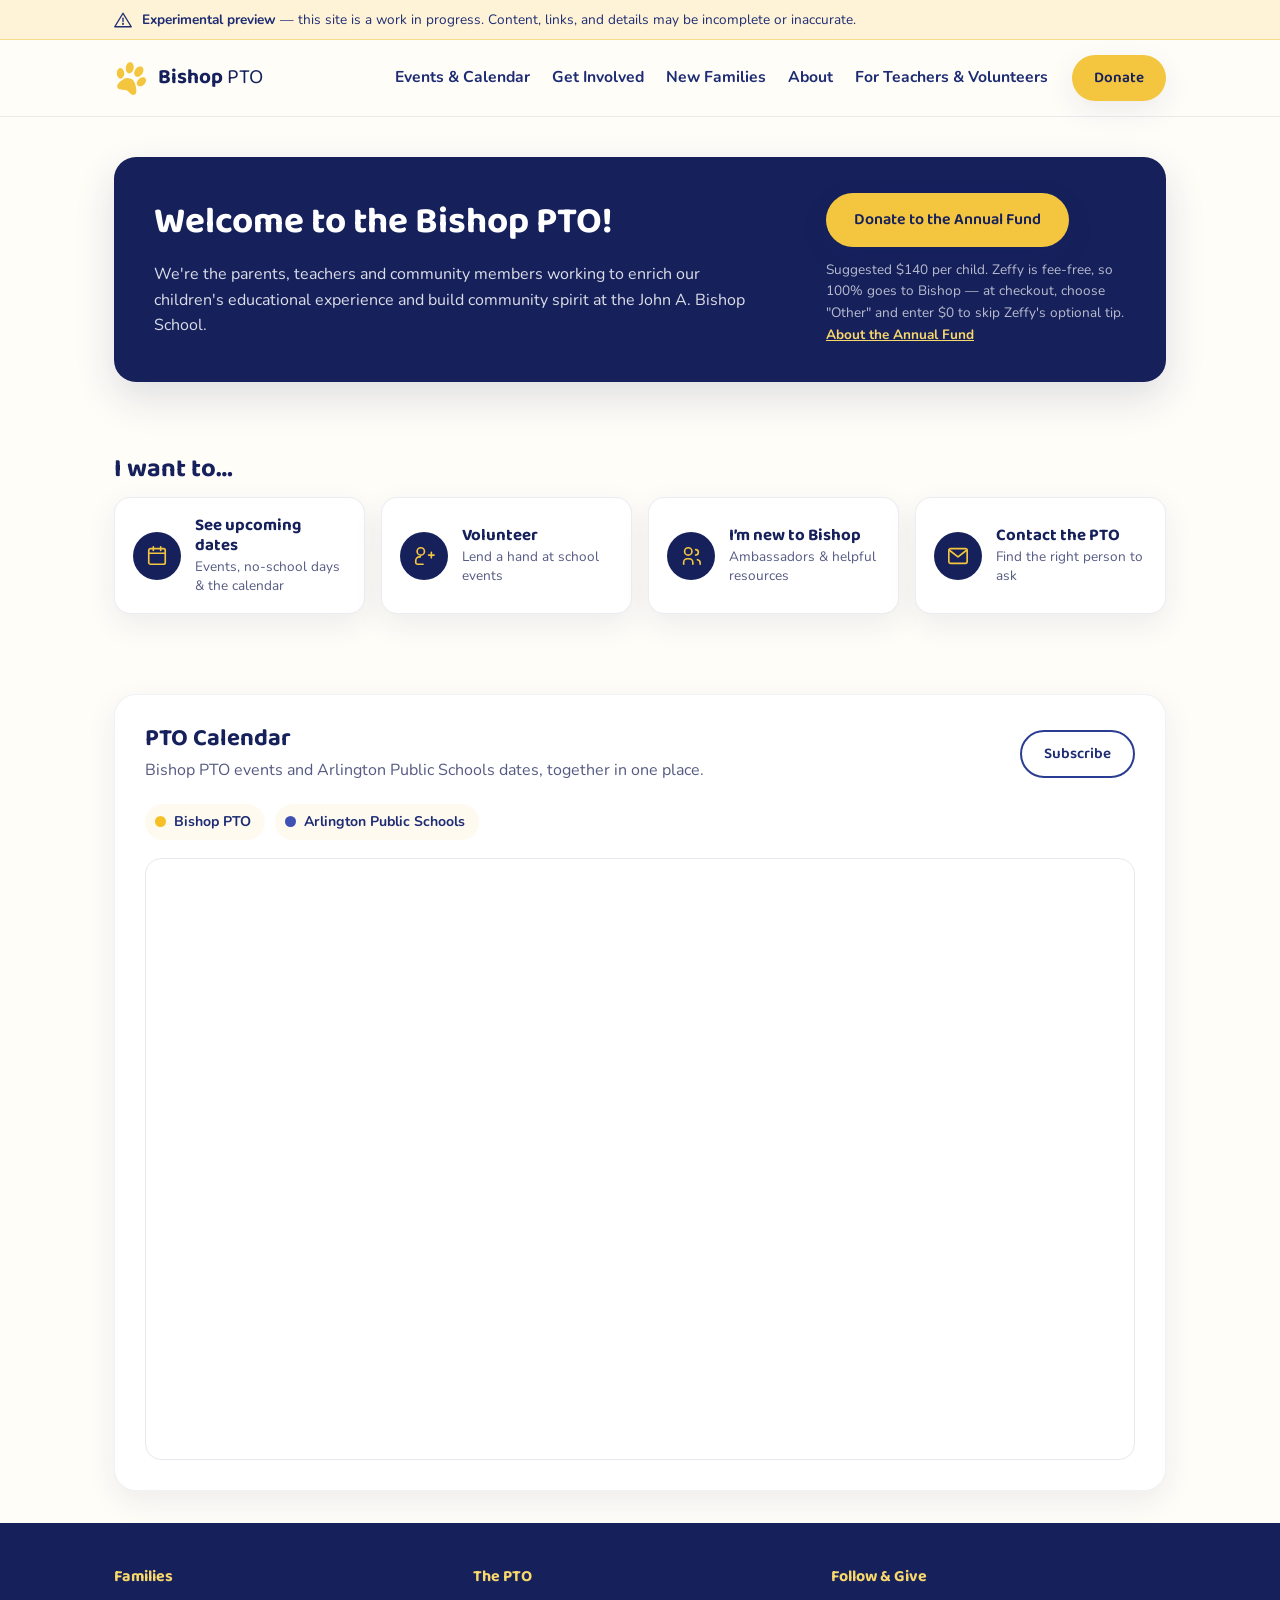
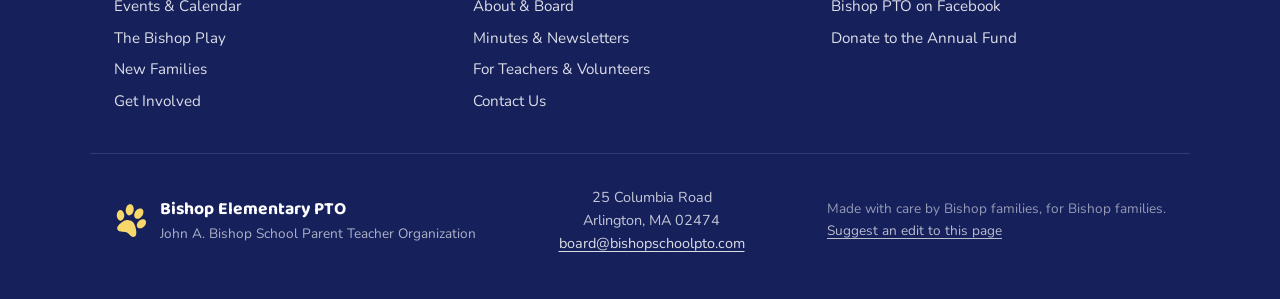
==== commit 26f7f9c5: "Remove current happenings from homepage Submitted via Edit Mode.  Co-authored-by: Ethan Truong <etha" ====
--- a/index.html
+++ b/index.html
@@ -22,16 +22,6 @@
   <a class="skip-link" href="#main">Skip to main content</a>
 
   <div class="site-banners">
-    <div class="site-banner site-banner--info">
-      <div class="wrap site-banner-inner">
-        <svg class="site-banner-icon" viewBox="0 0 24 24" aria-hidden="true">
-          <circle cx="12" cy="12" r="10"/>
-          <line x1="12" y1="11" x2="12" y2="16.5"/>
-          <circle cx="12" cy="7.8" r="0.5"/>
-        </svg>
-        <p><strong>Bishop Cultural Festival</strong> — Sunday, November 22, 2–4pm at the Bishop School. <a href="https://www.signupgenius.com/go/10C054AABAB23A3F5C25-66013482-bishop#/">Sign up to help</a></p>
-      </div>
-    </div>
     <div class="site-banner site-banner--notice">
       <div class="wrap site-banner-inner">
         <svg class="site-banner-icon" viewBox="0 0 24 24" aria-hidden="true">
@@ -95,41 +85,13 @@
     </section>
 
     <section class="wrap home-section" aria-labelledby="happening-now">
-      <h2 id="happening-now">Happening now</h2>
+      
       <div class="now-grid">
-        <article class="card now-card" data-until="2026-11-22">
-          <span class="card-tag">Sunday, Nov 22 · 2–4pm</span>
-          <h3>Bishop Cultural Festival</h3>
-          <p>
-            “Many Cultures, One Bishop Community” — host a table, bring food, perform, or help set up.
-          </p>
-          <div class="card-actions">
-            <a class="btn btn-gold" href="https://www.signupgenius.com/go/10C054AABAB23A3F5C25-66013482-bishop#/" target="_blank" rel="noopener noreferrer">Sign up</a>
-            <a class="btn btn-navy-outline" href="events.html#cultural-festival">Details</a>
-          </div>
-        </article>
-
-        <article class="card now-card" data-until="2027-03-21">
-          <span class="card-tag">Performances Mar 19–21</span>
-          <h3>The Bishop Play</h3>
-          <p>
-            Grades 4–5 callbacks are Friday, Nov 13. Rehearsals run Tuesdays (Cast A) and Fridays (Cast B).
-          </p>
-          <div class="card-actions">
-            <a class="btn btn-navy-outline" href="bishop-play.html">Key dates &amp; roles</a>
-          </div>
-        </article>
-
-        <article class="card now-card card-volunteer">
-          <span class="card-tag">Help wanted</span>
-          <h3>Lost &amp; Found Coordinator</h3>
-          <p>
-            Sign up for one month at a time and swing by once a week to tidy the Lost &amp; Found.
-          </p>
-          <div class="card-actions">
-            <a class="btn btn-navy-outline" href="get-involved.html#volunteer">Volunteer</a>
-          </div>
-        </article>
+        
+
+        
+
+        
       </div>
     </section>
 
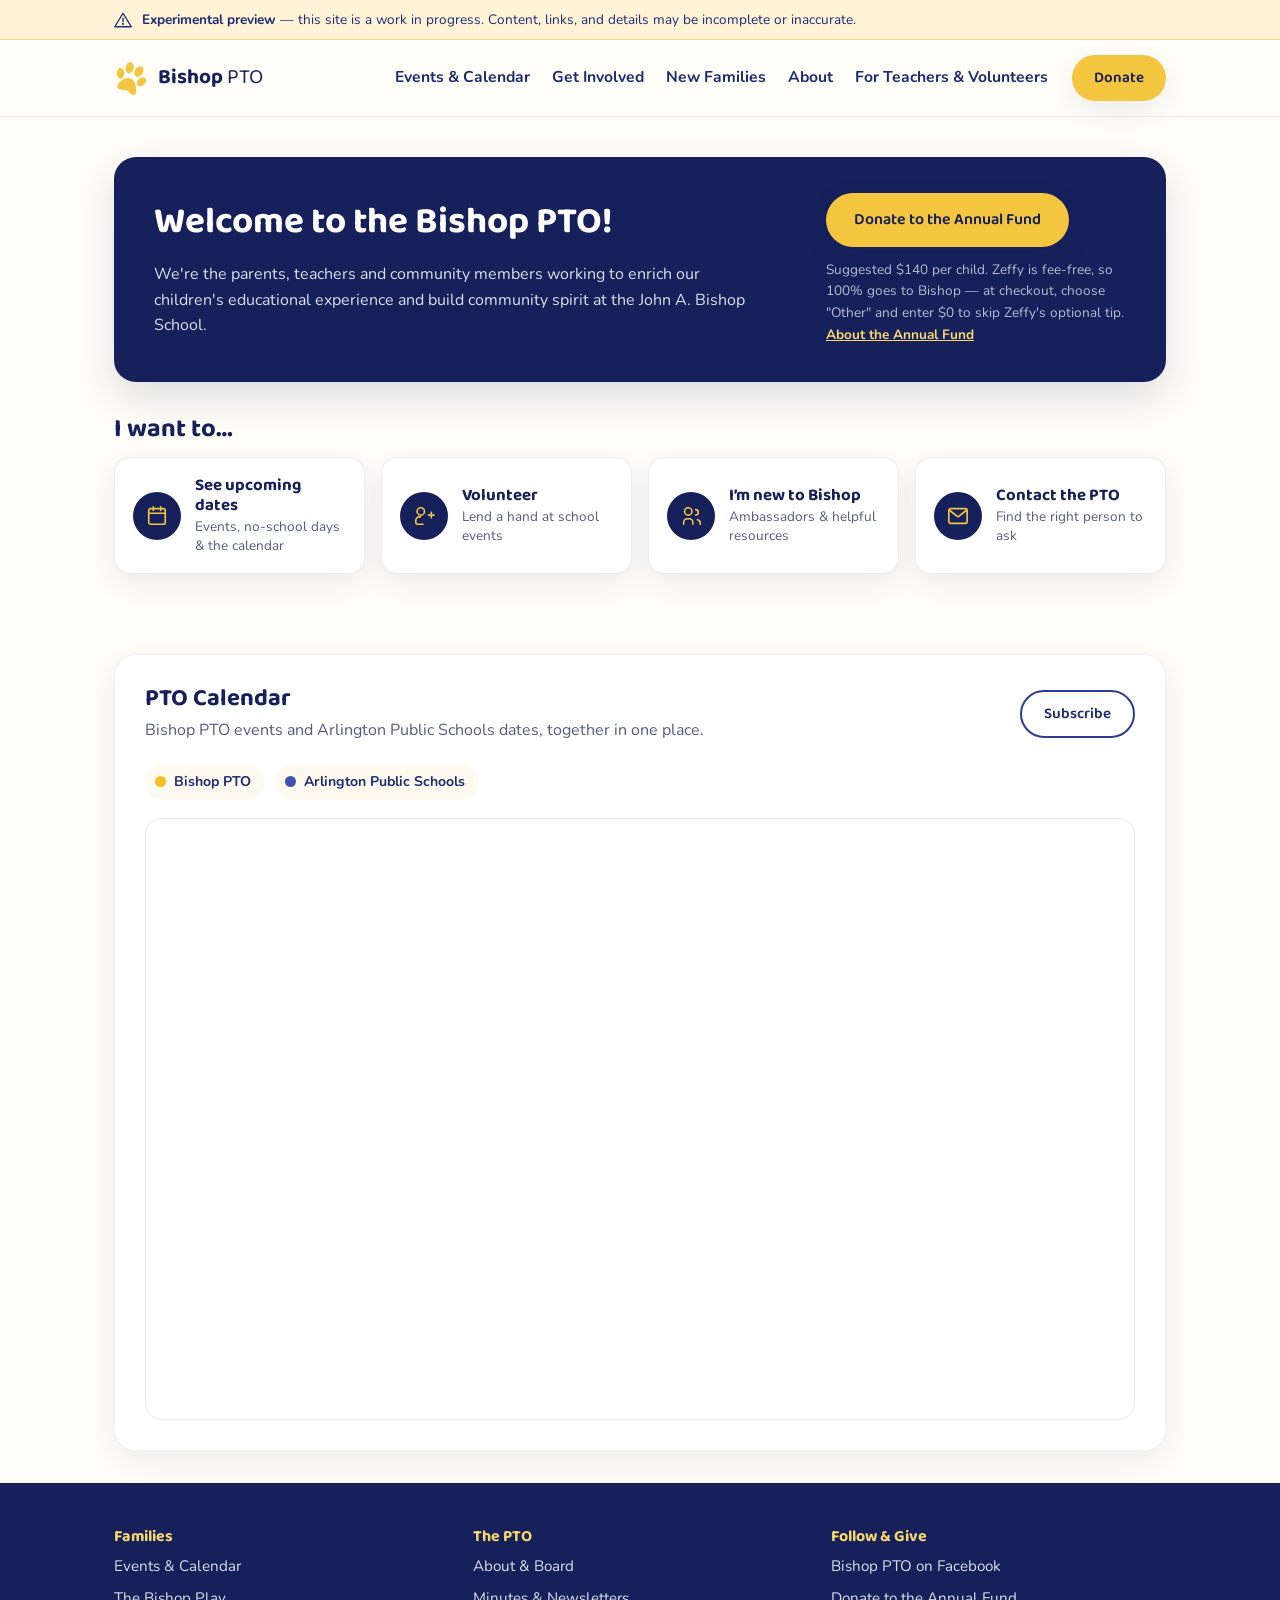
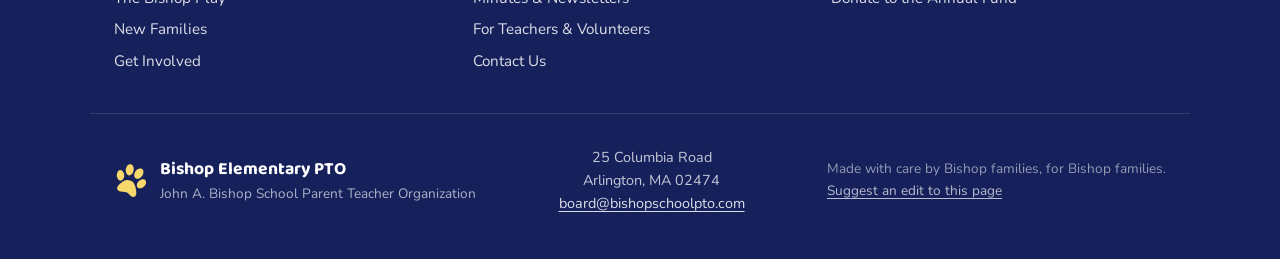
==== commit 6062614d: "remove empty section" ====
--- a/index.html
+++ b/index.html
@@ -81,17 +81,6 @@
             enter $0 to skip Zeffy's optional tip. <a href="get-involved.html#annual-fund">About the Annual Fund</a>
           </p>
         </div>
-      </div>
-    </section>
-
-    <section class="wrap home-section" aria-labelledby="happening-now">
-      
-      <div class="now-grid">
-        
-
-        
-
-        
       </div>
     </section>
 
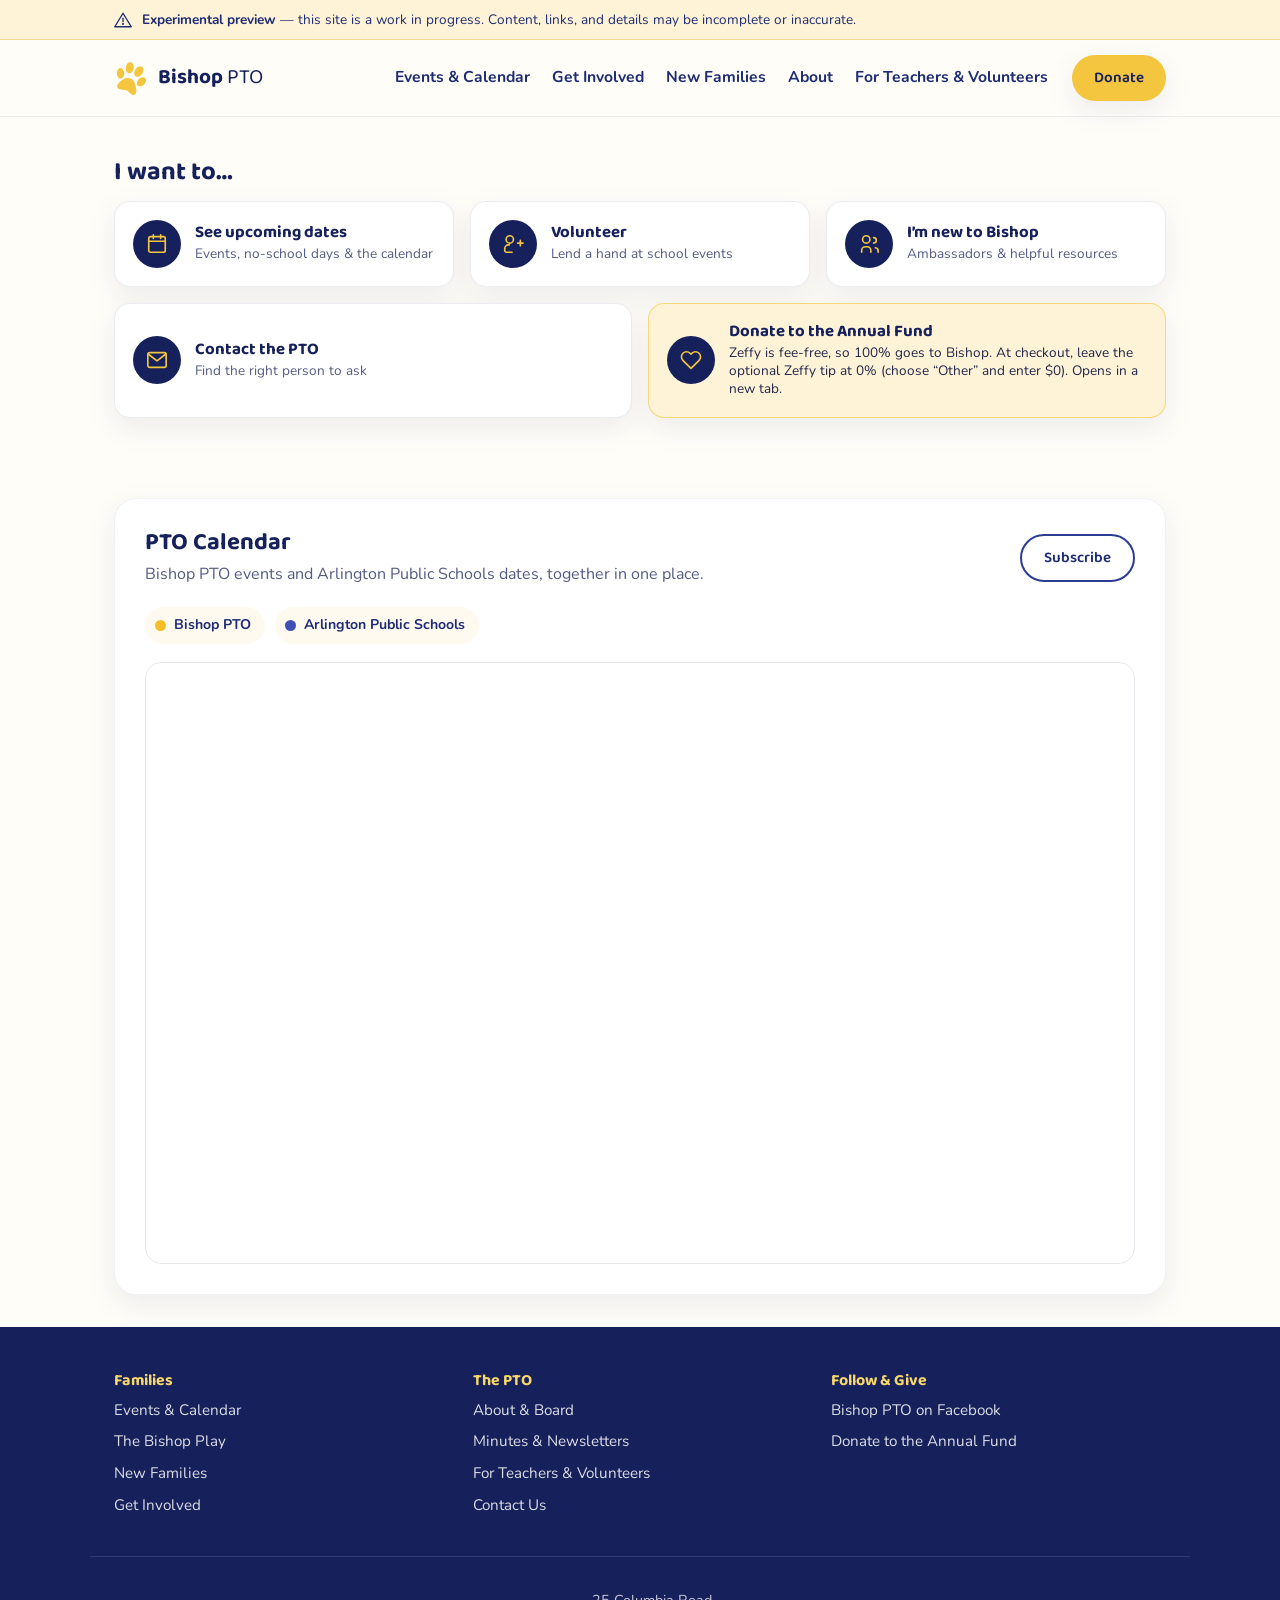
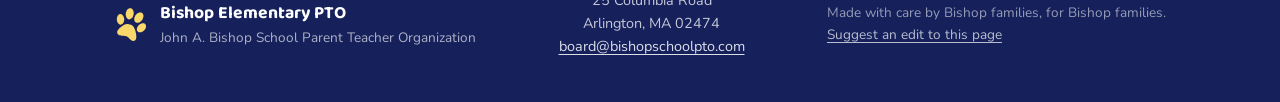
==== commit 139b611b: "Cleanup homepage Submitted via Edit Mode.  Co-authored-by: Ethan Truong <ethan@bishopschoolpto.com>" ====
--- a/index.html
+++ b/index.html
@@ -65,28 +65,12 @@
 
   <main id="main">
 
-    <section class="welcome wrap">
-      <div class="welcome-card">
-        <div>
-          <h1>Welcome to the Bishop PTO!</h1>
-          <p>
-            We're the parents, teachers and community members working to enrich our children's educational experience
-            and build community spirit at the John A. Bishop School.
-          </p>
-        </div>
-        <div class="welcome-give">
-          <a class="btn btn-gold" href="https://www.zeffy.com/en-US/donation-form/john-a-bishop-parent-teacher-organization" target="_blank" rel="noopener noreferrer">Donate to the Annual Fund</a>
-          <p>
-            Suggested $140 per child. Zeffy is fee-free, so 100% goes to Bishop — at checkout, choose "Other" and
-            enter $0 to skip Zeffy's optional tip. <a href="get-involved.html#annual-fund">About the Annual Fund</a>
-          </p>
-        </div>
-      </div>
-    </section>
+    
 
-    <section class="wrap home-section" aria-labelledby="i-want-to">
+    <section class="wrap home-section home-section--first" aria-labelledby="i-want-to"><h1 class="visually-hidden">Welcome to the Bishop PTO</h1>
       <h2 id="i-want-to">I want to…</h2>
       <div class="task-grid">
+        
         <a class="task" href="events.html">
           <span class="task-icon"><svg viewBox="0 0 24 24" aria-hidden="true"><rect x="3" y="4" width="18" height="17" rx="2"/><path d="M3 9h18M8 2v4M16 2v4"/></svg></span>
           <span class="task-text"><strong>See upcoming dates</strong><span>Events, no-school days &amp; the calendar</span></span>
@@ -102,6 +86,11 @@
         <a class="task" href="contact.html">
           <span class="task-icon"><svg viewBox="0 0 24 24" aria-hidden="true"><rect x="2" y="4" width="20" height="16" rx="2"/><path d="m3 6 9 7 9-7"/></svg></span>
           <span class="task-text"><strong>Contact the PTO</strong><span>Find the right person to ask</span></span>
+        </a>
+      
+        <a class="task task--donate" href="https://www.zeffy.com/en-US/donation-form/john-a-bishop-parent-teacher-organization" target="_blank" rel="noopener noreferrer">
+          <span class="task-icon"><svg viewBox="0 0 24 24" aria-hidden="true"><path d="M20.8 4.6a5.5 5.5 0 0 0-7.8 0L12 5.7l-1-1.1a5.5 5.5 0 0 0-7.8 7.8l1 1.1L12 21.2l7.8-7.7 1-1.1a5.5 5.5 0 0 0 0-7.8z"/></svg></span>
+          <span class="task-text"><strong>Donate to the Annual Fund</strong><span>Zeffy is fee-free, so 100% goes to Bishop. At checkout, leave the optional Zeffy tip at 0% (choose “Other” and enter $0). Opens in a new tab.</span></span>
         </a>
       </div>
     </section>
--- a/css/styles.css
+++ b/css/styles.css
@@ -66,6 +66,18 @@
 }
 .skip-link:focus { left: 0; }
 
+.visually-hidden {
+  position: absolute !important;
+  width: 1px;
+  height: 1px;
+  margin: -1px;
+  padding: 0;
+  overflow: hidden;
+  clip: rect(0, 0, 0, 0);
+  white-space: nowrap;
+  border: 0;
+}
+
 /* ---------------------------------------------------
    Buttons
 --------------------------------------------------- */
@@ -586,29 +598,9 @@
 .page-hero p { margin: 0; font-size: 1.1rem; max-width: 70ch; }
 .page-hero a { color: var(--gold-400); font-weight: 700; }
 
-/* Home welcome */
-.welcome { padding-top: 40px; padding-bottom: 32px; }
-.welcome-card {
-  display: flex;
-  align-items: center;
-  justify-content: space-between;
-  gap: 28px;
-  background: var(--navy-900);
-  color: rgba(255, 255, 255, 0.85);
-  border-radius: var(--radius-lg);
-  padding: 36px 40px;
-  box-shadow: var(--shadow-lift);
-}
-.welcome-card h1 { color: var(--white); font-size: 2.3rem; }
-.welcome-card p { margin: 0; max-width: 60ch; }
-.welcome-actions { display: flex; flex-wrap: wrap; gap: 12px; }
-
-.welcome-give { flex: 0 0 300px; }
-.welcome-give .btn { margin-bottom: 12px; }
-.welcome-give p { font-size: 0.85rem; color: rgba(255, 255, 255, 0.7); }
-.welcome-give a:not(.btn) { color: var(--gold-400); font-weight: 700; }
-
+/* Home */
 .home-section { padding-bottom: 40px; }
+.home-section--first { padding-top: 40px; }
 .home-section > h2 { font-size: 1.6rem; }
 
 .now-grid { display: grid; grid-template-columns: repeat(3, 1fr); gap: 24px; }
@@ -616,7 +608,10 @@
 .now-card h3 { margin: 12px 0 6px; font-size: 1.3rem; }
 .now-card .card-actions { margin-top: auto; }
 
-.task-grid { display: grid; grid-template-columns: repeat(4, 1fr); gap: 16px; }
+/* Task cards: 5 cards laid out 3 + 2 on a 6-column grid so no row has a gap */
+.task-grid { display: grid; grid-template-columns: repeat(6, 1fr); gap: 16px; }
+.task-grid > .task { grid-column: span 2; }
+.task-grid > .task:nth-child(n+4) { grid-column: span 3; }
 .task {
   display: flex;
   align-items: center;
@@ -630,6 +625,11 @@
   transition: transform 0.15s ease, background 0.15s ease;
 }
 .task:hover { transform: translateY(-3px); background: var(--gold-100); }
+.task--donate {
+  background: var(--gold-100);
+  border-color: rgba(244, 197, 63, 0.6);
+}
+.task--donate:hover { background: var(--gold-400); }
 .task-icon {
   width: 48px;
   height: 48px;
@@ -652,6 +652,7 @@
 .task-text { display: flex; flex-direction: column; }
 .task-text strong { font-family: var(--font-display); color: var(--navy-900); font-size: 1.05rem; line-height: 1.2; }
 .task-text span { color: var(--ink-soft); font-size: 0.85rem; line-height: 1.35; margin-top: 2px; }
+.task--donate .task-text span { color: var(--ink); }
 
 .crumb { margin: 0 0 6px !important; font-size: 0.9rem !important; }
 .crumb a { text-decoration: none; }
@@ -776,9 +777,13 @@
 --------------------------------------------------- */
 @media (max-width: 860px) {
   .content-grid { grid-template-columns: 1fr; }
-  .card-grid--3, .doc-years, .now-grid, .task-grid { grid-template-columns: 1fr 1fr; }
-  .welcome-give { flex-basis: auto; }
-  .welcome-card { flex-direction: column; align-items: flex-start; }
+  .card-grid--3, .doc-years, .now-grid { grid-template-columns: 1fr 1fr; }
+
+  /* Task cards: 2 columns, with the odd last card spanning the full row */
+  .task-grid { grid-template-columns: 1fr 1fr; }
+  .task-grid > .task,
+  .task-grid > .task:nth-child(n+4) { grid-column: auto; }
+  .task-grid > .task:last-child:nth-child(odd) { grid-column: 1 / -1; }
 }
 
 @media (max-width: 1000px) {
@@ -810,12 +815,12 @@
   .calendar-section { padding-top: 24px; }
   .card-grid, .card-grid--3, .doc-years, .quick-forms, .now-grid { grid-template-columns: 1fr; }
   .page-hero { padding: 36px 0 28px; }
-  .page-hero h1, .welcome-card h1 { font-size: 2rem; }
-  .welcome-card { padding: 28px; }
+  .page-hero h1 { font-size: 2rem; }
 }
 
 @media (max-width: 480px) {
   .footer-nav { grid-template-columns: 1fr; }
   .task-grid { grid-template-columns: 1fr; }
+  .task-grid > .task:last-child:nth-child(odd) { grid-column: auto; }
   .footer-inner { flex-direction: column; text-align: center; }
 }
